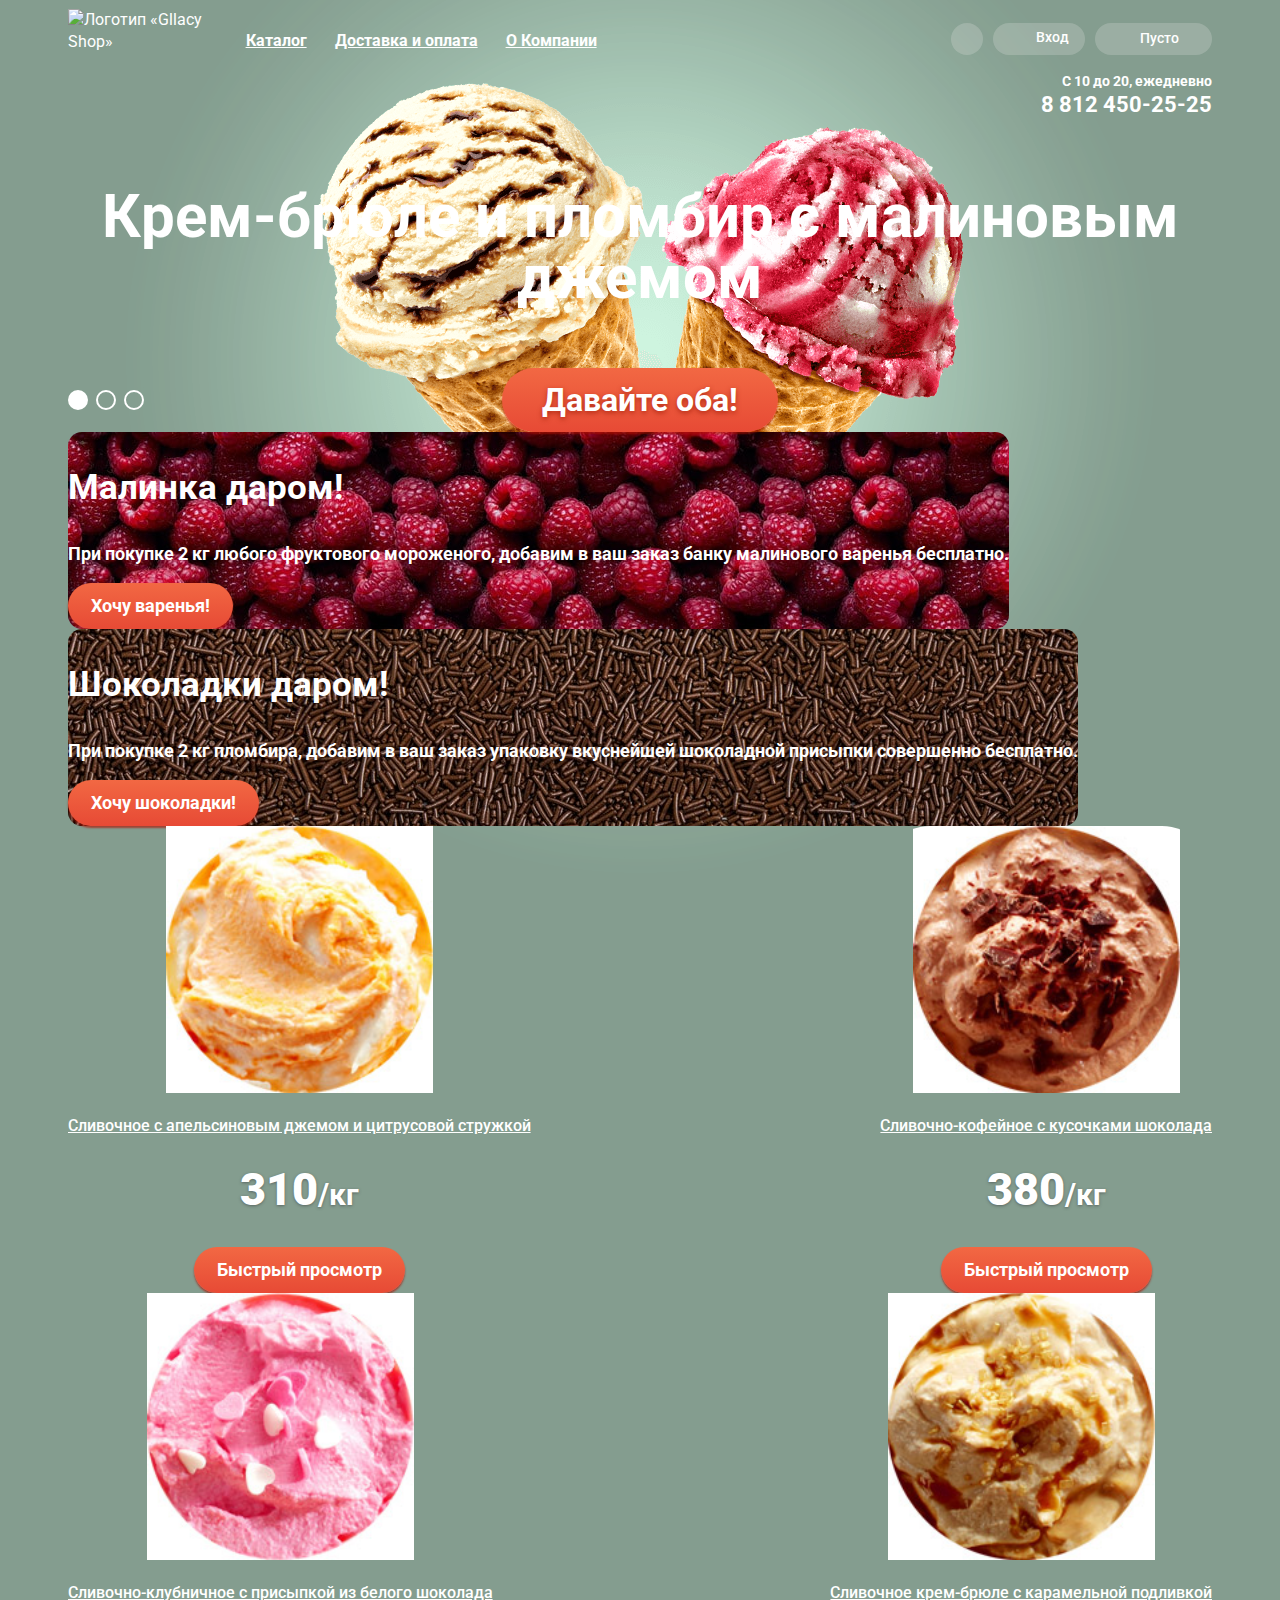
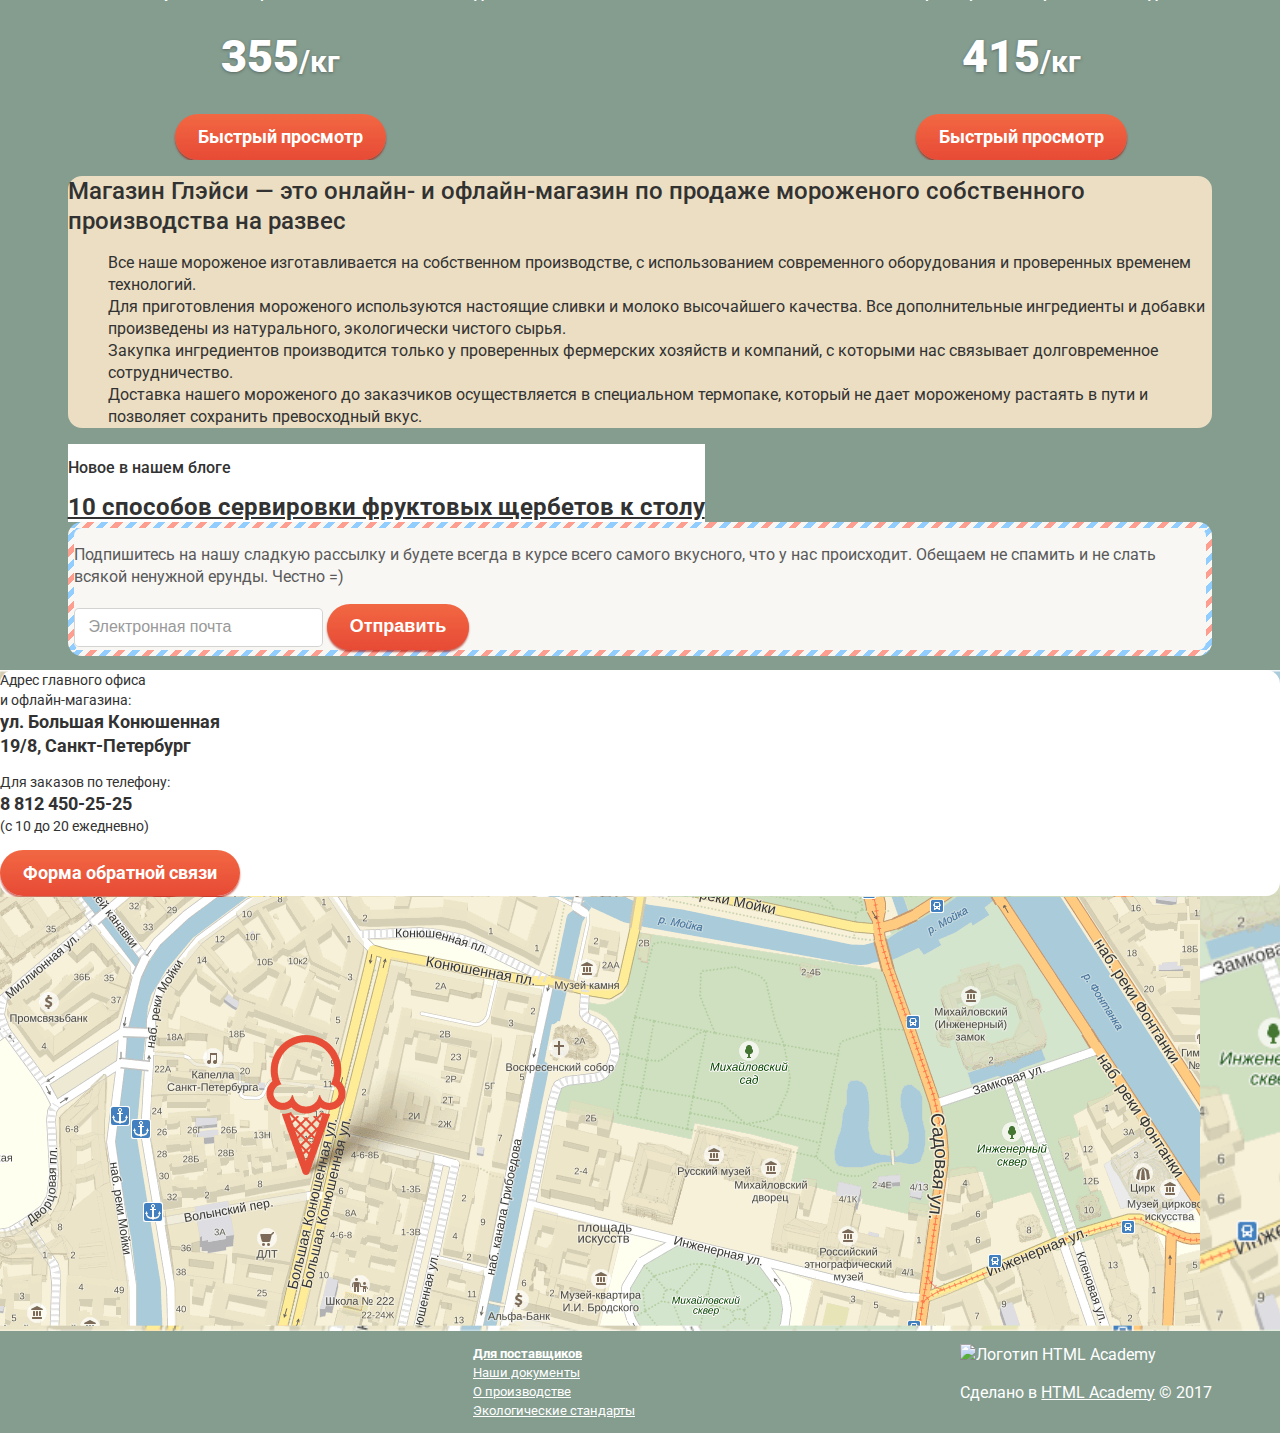
==== index.html @ d68d0503 "Оживление слайдера" ====
<!DOCTYPE html>
<html lang="ru">
<head>
  <meta charset="utf-8">
  <title>HTML Academy: Глейси</title>
  <link href="https://fonts.googleapis.com/css?family=Roboto:100,100i,300,300i,400,400i,500,500i,700,700i,900,900i&amp;subset=cyrillic" rel="stylesheet">
  <link href="css/normalize.css" rel="stylesheet">
  <link href="css/style.css" rel="stylesheet">
</head>
<body>

  <input class="visually-hidden slide-1" type="radio" name="slider" id="slide-1" checked>
  <input class="visually-hidden slide-2" type="radio" name="slider" id="slide-2">
  <input class="visually-hidden slide-3" type="radio" name="slider" id="slide-3">

  <div class="slider-wrapper">

    <header class="header container">

      <div class="wrapper wrapper-flex">

        <nav class="navigation">

          <div class="navigation-home">
            <a class="navigation-home-link">
              <img src="img/logo.svg" width="154" height="64" alt="Логотип «Gllacy Shop»">
              <span class="visually-hidden">Главная</span>
            </a>
          </div>

          <ul class="navigation-site">
            <li class="navigation-site-item">
              <a class="navigation-site-link" href="#">Каталог</a>
              <ul class="navigation-submenu">
                <li>
                  <a class="navigation-important" href="#">Новинки</a>
                </li>
                <li>
                  <a href="catalog.html">Сливочное</a>
                </li>
                <li>
                  <a href="#">Щербеты</a>
                </li>
                <li>
                  <a href="#">Фруктовый лед</a>
                </li>
                <li>
                  <a href="#">Мелорин</a>
                </li>
              </ul>
            </li>
            <li class="navigation-site-item">
              <a class="navigation-site-link" href="#">Доставка и оплата</a>
            </li>
            <li class="navigation-site-item">
              <a class="navigation-site-link" href="#">О Компании</a>
            </li>
          </ul>

        </nav>

        <ul class="navigation-user">
          <li class="navigation-user-item">
            <a class="navigation-user-search" href="#">
              <span class="visually-hidden">Поиск по сайту</span>
            </a>
            <form class="form-search" action="https://echo.htmlacademy.ru" method="get">
              <label>
                <span class="visually-hidden">Введите запрос для поиска: </span>
                <input type="search" name="search" placeholder="Что ищем?">
              </label>
            </form>
          </li>
          <li class="navigation-user-item">
            <a class="navigation-user-login" href="#">Вход</a>
            <form class="form-login" action="https://echo.htmlacademy.ru" method="post">
              <label>
                <span class="visually-hidden">Электронная почта: </span>
                <input type="email" name="email" placeholder="Электронная почта">
              </label>
              <label>
                <span class="visually-hidden">Пароль: </span>
                <input type="password" name="password" placeholder="Пароль">
              </label>
              <div class="wrapper wrapper-flex">
                <button class="button" type="submit">Войти</button>
                <p>
                  <a href="#">Забыли пароль?</a><br>
                  <a href="#">Новая регистрация</a>
                </p>
              </div>
            </form>
          </li>
          <li class="navigation-user-item">
            <a class="navigation-user-cart" href="#">
              <span class="visually-hidden">Ваша корзина: </span>Пусто
            </a>
          </li>
        </ul>

      </div>

      <div class="wrapper wrapper-flex">

        <div class="operating-mode">
          С 10 до 20, ежедневно
          <a href="tel:+7-812-450-25-25">8 812 450-25-25</a>
        </div>

      </div>

    </header>

    <main class="index-content">

      <div class="container">

        <section class="slider wrapper">

          <h2 class="visually-hidden">Популярные товары</h2>

          <div class="slider-controls">
            <label for="slide-1">
              <span class="visually-hidden">Слайд №1</span>
            </label>
            <label for="slide-2">
              <span class="visually-hidden">Слайд №2</span>
            </label>
            <label for="slide-3">
              <span class="visually-hidden">Слайд №3</span>
            </label>
          </div>

          <div class="slider-item slider-item-1">
            <h3>Крем-брюле и пломбир с малиновым джемом</h3>
            <a class="button" href="#">Давайте оба!</a>
          </div>

          <div class="slider-item slider-item-2">
            <h3>Шоколадный пломбир и лимонный сорбет</h3>
            <a class="button" href="#">Давайте оба!</a>
          </div>

          <div class="slider-item slider-item-3">
            <h3>Пломбир с помадкой и клубничный щербет</h3>
            <a class="button" href="#">Давайте оба!</a>
          </div>

        </section>

        <section class="actions wrapper wrapper-flex">

          <h2 class="visually-hidden">Наши акции</h2>

          <div class="actions-item berry">
            <h3>Малинка даром!</h3>
            <p>При покупке 2 кг любого фруктового мороженого, добавим в ваш заказ банку малинового варенья бесплатно.</p>
            <a class="button" href="#">Хочу варенья!</a>
          </div>

          <div class="actions-item chocolate">
            <h3>Шоколадки даром!</h3>
            <p>При покупке 2 кг пломбира, добавим в ваш заказ упаковку вкуснейшей шоколадной присыпки совершенно бесплатно.</p>
            <a class="button" href="#">Хочу шоколадки!</a>
          </div>

        </section>

        <section class="products wrapper wrapper-flex">

          <h2 class="visually-hidden">Товары</h2>

          <a class="products-item product-item-best" href="#">
            <article>
              <span class="visually-hidden">Хит!</span>
              <img src="img/products/product-1.jpg" width="267" height="267" alt="Сливочное с апельсиновым джемом и цитрусовой стружкой">
              <h3>Сливочное с апельсиновым джемом и цитрусовой стружкой</h3>
              <p class="products-item-price">
                <strong>310<span class="visually-hidden"> рублей</span></strong>/кг
              </p>
              <div class="products-item-hover">
                <div class="button">Быстрый просмотр</div>
              </div>
            </article>
          </a>

          <a class="products-item product-item-best" href="#">
            <article>
              <span class="visually-hidden">Хит!</span>
              <img src="img/products/product-2.jpg" width="267" height="267" alt="Сливочно-кофейное с кусочками шоколада">
              <h3>Сливочно-кофейное с кусочками шоколада</h3>
              <p class="products-item-price">
                <strong>380<span class="visually-hidden"> рублей</span></strong>/кг
              </p>
              <div class="products-item-hover">
                <div class="button">Быстрый просмотр</div>
              </div>
            </article>
          </a>

          <a class="products-item product-item-best" href="#">
            <article>
              <span class="visually-hidden">Хит!</span>
              <img src="img/products/product-3.jpg" width="267" height="267" alt="Сливочно-клубничное с присыпкой из белого шоколада">
              <h3>Сливочно-клубничное с присыпкой из белого шоколада</h3>
              <p class="products-item-price">
                <strong>355<span class="visually-hidden"> рублей</span></strong>/кг
              </p>
              <div class="products-item-hover">
                <div class="button">Быстрый просмотр</div>
              </div>
            </article>
          </a>

          <a class="products-item product-item-best" href="#">
            <article>
              <span class="visually-hidden">Хит!</span>
              <img src="img/products/product-4.jpg" width="267" height="267" alt="Сливочное крем-брюле с карамельной подливкой">
              <h3>Сливочное крем-брюле с карамельной подливкой</h3>
              <p class="products-item-price">
                <strong>415<span class="visually-hidden"> рублей</span></strong>/кг
              </p>
              <div class="products-item-hover">
                <div class="button">Быстрый просмотр</div>
              </div>
            </article>
          </a>

        </section>

        <section class="about-us wrapper">
          <h1>Магазин Глэйси — это онлайн- и офлайн-магазин по продаже мороженого собственного производства на развес</h1>
          <ul class="about-us-list">
            <li class="about-us-icecream">
              Все наше мороженое изготавливается на собственном производстве, с использованием современного оборудования и проверенных временем технологий.
            </li>
            <li class="about-us-ecology">
              Для приготовления мороженого используются настоящие сливки и молоко высочайшего качества. Все дополнительные ингредиенты и добавки произведены из натурального, экологически чистого сырья.
            </li>
            <li class="about-us-farm">
              Закупка ингредиентов  производится только у проверенных фермерских хозяйств и компаний, с которыми нас связывает долговременное сотрудничество.
            </li>
            <li class="about-us-thermopack">
              Доставка нашего мороженого до заказчиков осуществляется в специальном термопаке, который не дает мороженому растаять в пути и позволяет сохранить превосходный вкус.
            </li>
          </ul>
        </section>

        <div class="wrapper wrapper-flex">

          <div class="blog">
            <h2>Новое в нашем блоге</h2>
            <a href="#">10 способов сервировки фруктовых щербетов к столу</a>
          </div>

          <section class="subscribe">
            <h2 class="visually-hidden">Наша рассылка</h2>
            <p>Подпишитесь на нашу сладкую рассылку и будете всегда в курсе всего самого вкусного, что у нас происходит. Обещаем не спамить и не слать всякой ненужной ерунды. Честно =)</p>
            <form class="subscribe-form" action="https://echo.htmlacademy.ru" method="post">
              <label class="visually-hidden" for="subscribe">Введите адрес вашей электронной почты: </label>
              <input type="email" name="email" value="" id="subscribe" placeholder="Электронная почта">
              <button class="button" type="submit">Отправить</button>
            </form>
          </section>

        </div>

      </div>

      <section class="contacts">
        <h2 class="visually-hidden">Контактная информация</h2>
        <div class="contacts-text">
          <p>Адрес главного офиса<br>и офлайн-магазина:<b>ул. Большая Конюшенная<br>19/8, Санкт-Петербург</b></p>
          <p>Для заказов по телефону:<b>8 812 450-25-25</b>(с 10 до 20 ежедневно)</p>
          <a class="button" href="#">Форма обратной связи</a>
        </div>
        <img class="contacts-map" src="img/map.png" width="1200" height="430" alt="Адрес главного офиса: ул. Большая Конюшенная 19/8, Санкт-Петербург">
        <div class="contacts-map-interactiv">
          <!--Интерактивная карта-->
        </div>
      </section>

    </main>

    <footer class="footer container">

      <div class="wrapper wrapper-flex">

        <ul class="social">
          <li>
            <a class="social-link social-link-tw" href="#">
              <span class="visually-hidden">Мы в Twitter</span>
            </a>
          </li>
          <li>
            <a class="social-link social-link-ins" href="#">
              <span class="visually-hidden">Мы в Instagram</span>
            </a>
          </li>
          <li>
            <a class="social-link social-link-fb" href="#">
              <span class="visually-hidden">Мы в Facebook</span>
            </a>
          </li>
          <li>
            <a class="social-link social-link-vk" href="#">
              <span class="visually-hidden">Мы в Вконтакте</span>
            </a>
          </li>
        </ul>

        <ul class="info">
          <li>
            <a class="info-link info-link-partners" href="#">Для поставщиков</a>
          </li>
          <li>
            <a class="info-link" href="#">Наши документы</a>
          </li>
          <li>
            <a class="info-link" href="#">О производстве</a>
          </li>
          <li>
            <a class="info-link" href="#">Экологические стандарты</a>
          </li>
        </ul>

        <div class="copyright">
          <img src="img/htmlacademy.svg" width="108" height="39" alt="Логотип HTML Academy">
          <p>Сделано в <a href="https://htmlacademy.ru/intensive/htmlcss">HTML Academy</a> &copy; 2017</p>
        </div>

      </div>

    </footer>

    <section class="modal modal-message">
      <h2 class="visually-hidden">Написать нам</h2>
      <b>Мы обязательно вам ответим!</b>
      <form action="https://echo.htmlacademy.ru" method="post">
        <label class="visually-hidden" for="message-name">Представьтесь: </label>
        <input type="text" name="name" id="message-name" placeholder="Как вас зовут?">
        <label class="visually-hidden" for="message-email">Электронная почта для ответа: </label>
        <input type="email" name="email" value="" id="message-email" placeholder="Ваша почта для ответа?">
        <p class="visually-hidden">Введите текст вашего сообщения:</p>
        <textarea>Напишите что-нибудь...</textarea>
        <button class="button" type="submit">Отправить</button>
      </form>
      <button class="modal-close" type="button">
        <span class="visually-hidden">Закрыть</span>
      </button>
    </section>

    <!--Вспомогательный скрипт для LiveReload,
        будет удален из итогового файла-->
    <script>
    document.write('<script src="http://' + (location.host || 'localhost').split(':')[0] + ':35729/livereload.js?snipver=1"></' + 'script>')
    </script>
    
  </div>

</body>
</html>
---- css/style.css ----
/* Первое из дух вспомогательных css-правил.
   Будет удалено из итогового проекта. */
*, ::before, ::after {
  outline: 1px dashed grey;
}

html,
body {
  margin: 0;
  padding: 0;
  box-sizing: border-box;
  font-weight: 400;
  font-size: 16px;
  line-height: 22px;
  font-family: "Roboto", "Tahoma", sans-serif;
  color: #ffffff;
  background-color: #849d8f;
}


/*------------------------------------*\
    #COMMON-TAGS
\*------------------------------------*/

*,
::before,
::after {
  box-sizing: inherit;
}

img {
  max-width: 100%;
}

a {
  color: inherit;
}

a:focus,
a:hover {
  color: #ffbc9e;
}

.header input,
.index-content input,
.inner-content input,
.modal input {
  padding: 10px 15px;
  font-weight: 700;
  background-color: #ffffff;
  box-shadow: inset 0px 0px 0px 1px #d3d3d2;
  border: none;
  border-radius: 5px;
}

.header input:hover,
.index-content input:hover,
.inner-content input:hover,
.modal input:hover {
  background-color: #ffffff;
  box-shadow: inset 0px 0px 0px 2px #9a9a9a;
}

.header input:focus,
.index-content input:focus,
.inner-content input:focus,
.modal input:focus {
  background-color: #ffffff;
  box-shadow: inset 0px 0px 0px 2px #2e88e4;
  border-radius: 5px;
  outline: none;
}

.header input::placeholder,
.index-content input::placeholder,
.inner-content input::placeholder,
.modal input::placeholder {
  font-weight: 400;
  color: #999999;
}


/*------------------------------------*\
    #COMMON-CLASSES
\*------------------------------------*/

.container {
  max-width: 1200px;
  min-width: 900px;
  margin: 0 auto;
}

.wrapper {
  margin: 0 2.3%;
}

.wrapper-flex {
  display: flex;
  flex-wrap: wrap;
  justify-content: space-between;
  align-items: center;
  align-content: center;
}

.visually-hidden {
  position: absolute;
  width: 1px;
  height: 1px;
  margin: -1px;
  padding: 0;
  border: 0;
  clip: rect(0, 0, 0, 0);
  overflow: hidden;
}

.button {
  display: inline-block;
  padding: 0.61em 1.28em;
  font-weight: 700;
  font-size: 18px;
  line-height: 1.33;
  color: #ffffff;
  text-decoration: none;
  background-image: linear-gradient( to top, rgb(231, 74, 53) 0%, rgb(242, 104, 67) 100%);
  border: none;
  border-radius: 2.55em;
  box-shadow: 0px 2px 2px 0px rgba(172, 16, 0, 0.64);
  cursor: pointer;
}

.button:focus,
.button:hover {
  color: #ffffff;
  background-image:
    linear-gradient( to top, rgba(255, 255, 255, 0.2) 0%, rgba(255, 255, 255, 0.2) 100%),
    linear-gradient( to top, rgb(231, 74, 53) 0%, rgb(242, 104, 67) 100%);
}

.button:active {
  background-image:
    linear-gradient( to top, rgba(0, 0, 0, 0.07) 0%, rgba(0, 0, 0, 0.07) 100%),
    linear-gradient( to top, rgb(242, 104, 67) 0%, rgb(231, 74, 53) 100%);
  box-shadow: inset 0px 2px 2px 0px rgb(148, 39, 24);
}


/*------------------------------------*\
    #HEADER
\*------------------------------------*/

.header {
  padding: 9px 0;
}

.navigation {
  display: flex;
  justify-content: space-between;
  align-items: center;
}

.navigation-home {
  margin-right: 10px;
}

.navigation-home img {
  display: block;
  width: 154px;
  height: 64px;
}

.navigation-home-link[href]:focus img,
.navigation-home-link[href]:hover img {
  opacity: 0.8;
}

.navigation-home-link[href]:active img {
  opacity: 0.5;
}

/*  #NAVIGATION-SITE  ----------------*/

.navigation-site {
  display: flex;
  margin: 0;
  padding: 0;
  list-style: none;
}

.navigation-site > li {
  position: relative;
  padding: 5px 0;
}

.navigation-site-link {
  display: block;
  padding: 7px 14px;
  font-weight: 700;
  font-size: 16px;
  line-height: 18px;
  border-radius: 16px;
}

.navigation-site-link:focus,
.navigation-site-link:hover {
  color: #333333;
  text-decoration: none;
  background-color: #f7f6f3;
}

.navigation-site-link:active {
  background-color: #ededed;
  box-shadow: inset 0px 2px 1px 0px rgb(105, 105, 105);
}

.navigation-site-current {
  text-decoration: none;
  background-color: #d07058;
}

.navigation-submenu {
  position: absolute;
  top: 100%;
  left: -7px;
  display: none;
  min-width: 143px;
  margin: 0;
  padding: 5px 0;
  font-size: 14px;
  line-height: 16px;
  color: #323232;
  background-color: #f8f7f4;
  list-style: none;
  border-radius: 5px;
  box-shadow: 0px 20px 20px 0px rgba(0, 0, 0, 0.4);
}

.navigation-site-item:hover .navigation-submenu {
  display: block;
}

.navigation-submenu a {
  display: block;
  width: 100%;
  padding: 7px 20px;
  text-decoration: none;
}

.navigation-submenu a[href]:focus,
.navigation-submenu a[href]:hover {
  color: inherit;
  background-color: #fbded7;
}

.navigation-submenu a[href]:active {
  background-color: #f6b5a5;
  box-shadow: none;
}

.navigation-submenu-current,
.navigation-submenu-current:hover {
  color: #ffffff;
  background-color: #d07058;
}

.navigation-important {
  position: relative;
  margin-bottom: 9px;
  padding-top: 11px;
  padding-bottom: 11px;
  font-weight: 700;
}

.navigation-important::after {
  content: "";
  position: absolute;
  left: 7px;
  bottom: 0;
  right: 7px;
  height: 1px;
  background-color: rgba(53, 53, 53, 0.2);
}

/*  #NAVIGATION-USER  ----------------*/

.navigation-user {
  display: flex;
  align-items: center;
  margin: 0 0 5px;
  padding: 0;
  list-style: none;
}

.navigation-user-item {
  position: relative;
  margin-left: 10px;
  padding: 5px 0;
}

.navigation-user-item > a {
  display: inline-block;
  min-height: 32px;
  padding: 6px 16px;
  font-weight: 500;
  font-size: 14px;
  line-height: 16px;
  vertical-align: middle;
  text-decoration: none;
  background-color: rgba(248, 247, 244, 0.2);
  border-radius: 16px;
}

.navigation-user-item > a:focus,
.navigation-user-item > a:hover,
.navigation-user-item > a[data-amount] {
  color: #323232;
  background-color: #ffffff;
}

.navigation-user-item a::before {
  display: inline-block;
  vertical-align: middle;
}

.navigation-user-item .navigation-user-search {
  padding: 6px 7.5px;
}

.navigation-user-search::before {
  content: url("../img/search.svg");
  width: 17px;
  height: 17px;
}

.navigation-user-search:focus::before,
.navigation-user-search:hover::before {
  content: url("../img/search-hover.svg");
}

.navigation-user-login::before {
  content: url("../img/login.svg");
  width: 21px;
  height: 19px;
  margin-right: 6px;
}

.navigation-user-login:focus::before,
.navigation-user-login:hover::before {
  content: url("../img/login-hover.svg");
}

.navigation-user-cart {
  min-width: 117px;
}

.navigation-user-cart::before {
  content: url("../img/cart.svg");
  width: 21px;
  height: 20px;
  margin-right: 5px;
}

.navigation-user-cart[data-amount]::before {
  content: url("../img/cart-active.svg");
  width: 21px;
  height: 20px;
  margin-right: 5px;
}

.navigation-user-cart:not([data-amount]):focus::before,
.navigation-user-cart:not([data-amount]):hover::before {
  content: url("../img/cart-hover.svg");
}

/*  #HEADER-FORM  ----------------*/

.navigation-user form {
  position: absolute;
  right: 0;
  top: 100%;
  display: none;
  padding: 20px 15px;
  color: #323232;
  font-size: 13px;
  line-height: 16px;
  background-color: #f8f7f4;
  border-radius: 5px;
  box-shadow: 0px 20px 20px 0px rgba(0, 0, 0, 0.4);
}

.navigation-user-item:hover form {
  display: block;
}

.navigation-user input {
  width: 100%;
  font-size: 14px;
  line-height: 24px;
}

.form-search {
  width: 340px;
}

.form-login {
  right: -3px;
  width: 277px;
}

.navigation-user .form-login {
  padding-right: 17px;
  padding-left: 19px;
}

.form-login input {
  margin-bottom: 20px;
}

.form-login .wrapper-flex {
  margin: 0;
}

.form-login .button {
  border-radius: 16px/22px;
}

.form-login p {
  margin: 0 2px 0;
  font-size: 13px;
  line-height: 20px;
}

.form-cart {
  width: 540px;
}

.form-cart table {
  width: 100%;
  border-collapse: collapse;
}

.form-cart td:not(:only-child) {
  vertical-align: top;
  padding-bottom: 15px;
}

.form-cart td:nth-child(1):not(:only-child) {
  padding-right: 5px;
  padding-left: 5px;
}

.form-cart td:not(:nth-child(2)):not(:only-child) {
  padding-top: 9px;
}

.form-cart td:nth-child(3) {
  padding-left: 7px;
}

.form-cart td:nth-child(4) {
  text-align: right;
}

.form-cart td:nth-child(5) {
  min-width: 57px;
  color: #999999;
  padding-right: 5px;
}

.form-cart td:nth-child(6) {
  padding-right: 13px;
  padding-left: 13px;
  text-align: center;
}

.form-cart-remove {
  position: relative;
  width: 15px;
  height: 15px;
  background: none;
  border: none;
  cursor: pointer;
}

.form-cart-remove::before,
.form-cart-remove::after {
  content: "";
  position: absolute;
  background-color: #000000;
  transform: rotate(45deg);
}

.form-cart-remove::before {
  top: 7px;
  left: 0;
  width: 15px;
  height: 1px;
}

.form-cart-remove::after {
  top: 0;
  left: 7px;
  width: 1px;
  height: 15px;
}

.form-cart img {
  width: 33px;
  height: 33px;
  border-radius: 50%;
}

.form-cart a {
  display: inline-block;
  width: 220px;
  text-decoration: none;
}

.form-cart-sum {
  padding: 15px 0;
  font-weight: 700;
  font-size: 15px;
  line-height: 18px;
  text-align: right;
  border-top: 1px solid #cacac7;
}

.form-cart .button {
  padding-right: 14px;
  padding-left: 14px;
  float: right;
  letter-spacing: -0.3px;
  border-radius: 16px/22px;
}

/*  #BREADCRUMBS  --------------------*/

.breadcrumbs {
  display: flex;
  align-self: flex-end;
  margin: 0;
  padding: 0;
  font-size: 14px;
  line-height: 16px;
  list-style: none;
}

.breadcrumbs li:not(:last-child)::after {
  content: "»";
  display: inline-block;
  margin: 0 7px 0 4px;
  vertical-align: baseline;
}

.operating-mode {
  margin-left: auto;
  font-weight: 700;
  font-size: 14px;
  line-height: 16px;
  text-align: right;
}

.operating-mode a {
  display: block;
  margin-top: 4px;
  font-size: 22px;
  line-height: 24px;
  text-decoration: none;
}


/*------------------------------------*\
    #INDEX-CONTENT
\*------------------------------------*/

/*  #SLIDER --------------------------*/

.slider {
  position: relative;
  text-align: center;
}

.slider-controls {
  display: flex;
  position: absolute;
  bottom: 22px;
  left: 0;
}

.slider-controls label {
  margin-right: 8px;
  width: 20px;
  height: 20px;
  border: 2px solid #ffffff;
  border-radius: 50%;
  cursor: pointer;
}

.slider-controls label:hover {
  background-color: rgba(255, 255, 255, 0.4);
}

.slide-1:checked ~ .slider-wrapper label[for="slide-1"],
.slide-2:checked ~ .slider-wrapper label[for="slide-2"],
.slide-3:checked ~ .slider-wrapper label[for="slide-3"] {
  background-color: #ffffff;
}

.slider-item {
  display: none;
}

.slide-1:checked ~ .slider-wrapper .slider-item-1,
.slide-2:checked ~ .slider-wrapper .slider-item-2,
.slide-3:checked ~ .slider-wrapper .slider-item-3 {
  display: block;
}

.slider-item h3 {
  font-weight: 700;
  font-size: 60px;
  line-height: 61px;
}

.slider-item .button {
  padding: 10px 40px;
  font-size: 32px;
  line-height: 44px;
  text-shadow: 0px 2px 5px rgba(160, 32, 11, 0.76);
}

.slider-wrapper {
  background-position: center top;
  background-repeat: no-repeat;
}

.slide-1:checked ~ .slider-wrapper {
  background-color: #849d8f;
  background-image: url("../img/slide-1.png");
}

.slide-2:checked ~ .slider-wrapper {
  background-color: #8996a6;
  background-image: url("../img/slide-2.png");
}

.slide-3:checked ~ .slider-wrapper {
  background-color: #9d8b84;
  background-image: url("../img/slide-3.png");
}

/*  #ACTIONS --------------------------*/

.actions {
  font-weight: 700;
  font-size: 18px;
  line-height: 22px;
}

.actions .berry {
  background-color: #7a0c1d;
  background-image: url("../img/background-berry.jpg");
}

.actions .chocolate {
  background-color: #362016;
  background-image: url("../img/background-chocolate.jpg");
}

.actions-item {
  border-radius: 14px;
}

.actions-item h3 {
  font-size: 35px;
  line-height: 41px;
}

/*  #PRODUCTS -------------------------*/

.products-item {
  text-decoration: none;
  text-align: center;
  border-radius: 50px;
  overflow: hidden;
}

.products-item:focus,
.products-item:hover {
  color: inherit;
}

.products-item:focus article,
.products-item:hover article {
  background-color: rgba(248, 247, 244, 0.2);
}

.products-item:focus .products-item-hover,
.products-item:hover .products-item-hover {
  display: block;
}

.products-item h3 {
  font-weight: 500;
  font-size: 16px;
  line-height: 22px;
  text-decoration: underline;
}

.products-item-price {
  font-weight: 700;
  font-size: 30px;
  line-height: 45px;
  text-shadow: 0px 1px 3px rgba(49, 50, 53, 0.5);
}

.products-item-price strong {
  font-size: 45px;
}

/*  #ABOUT-US -------------------------*/

.about-us {
  color: #323232;
  background-color: #ebdec2;
  background-image: url("../img/background-about-us.jpg");
  border-radius: 14px;
}

.about-us h1 {
  font-weight: 500;
  font-size: 24px;
  line-height: 30px;
}

.about-us-list {
  list-style: none;
}

/*  #BLOG -----------------------------*/

.blog {
  font-weight: 700;
  font-size: 24px;
  line-height: 30px;
  color: #323232;
  background-color: #ffffff;
  background-image: url("../img/background-blog.jpg");
  background-position: right center;
  background-repeat: no-repeat;
}

.blog h2 {
  font-weight: 500;
  font-size: 16px;
  line-height: 22px;
}

/*  #SUBSCRIBE ------------------------*/

.subscribe {
  color: #5a5a5a;
  background-color: #f8f7f4;
  background-image:
    linear-gradient( #f8f7f4 0%, #f8f7f4 100%),
    repeating-linear-gradient( -45deg, #92cdff 0px, #92cdff 5px, #f8f7f4 5px, #f8f7f4 10px, #fe9e90 10px, #fe9e90 15px, #f8f7f4 15px, #f8f7f4 20px);
  background-clip:
    content-box,
    border-box;
  border: 6px solid transparent;
  border-radius: 14px;
}

/*  #CONTACTS -------------------------*/

.contacts {
  font-size: 14px;
  line-height: 20px;
  color: #323232;
  background-color: #ffffff;
  background-image: url("../img/map.png");
  background-position: center center;
  background-size: cover;
}

.contacts img {
  /*display: none;*/
}

.contacts-text {
  background-color: #ffffff;
  border-radius: 14px;
}

.contacts-text b {
  display: block;
  font-weight: 700;
  font-size: 18px;
  line-height: 24px;
}

/*  #MODAL  --------------------------*/

.modal {
  display: none;
}

/*------------------------------------*\
    #INNER-CONTENT
\*------------------------------------*/

.inner-content h1 {
  font-weight: 700;
  font-size: 35px;
  line-height: 41px;
}

/*  #FILTERS --------------------------*/

.filters {
  font-weight: 500;
  font-size: 16px;
  line-height: 18px;
}

.filters-form fieldset {
  background-color: rgba(248, 247, 244, 0.2);
  border: none;
  border-radius: 18px;
}

.filters-form legend {
  font-size: 14px;
  line-height: 16px;
}

.filters-sorting select {
  font: inherit;
  color: inherit;
  background-color: transparent;
  cursor: pointer;
}

.filters label {
  cursor: pointer;
}

.filters-sorting select:focus,
.filters-sorting select:hover,
.filters label:focus,
.filters label:hover {
  color: #323232;
}

.filters-form button[type="submit"] {
  display: inline-block;
  padding: 9px 30px;
  font: inherit;
  color: inherit;
  background-color: rgba(248, 247, 244, 0.2);
  border: none;
  border-radius: 18px;
  box-shadow: inset 0px 0px 0px 2px #ffffff;
}

.filters-form button[type="submit"]:focus,
.filters-form button[type="submit"]:hover {
  color: #323232;
  background-color: #ffffff;
}

.filters-form button[type="submit"]:active {
  background-color: #eaeaea;
  box-shadow: inset 0px 2px 1px 0px #696969;
}


/*  #PAGINATION -----------------------*/

.pagination {
  font-weight: 500;
  font-size: 16px;
  line-height: 18px;
  list-style: none;
}

.pagination a {
  display: inline-block;
  min-width: 25px;
  min-height: 25px;
  line-height: 25px;
  text-align: center;
  text-decoration: none;
  border-radius: 50%;
}

.pagination a:focus[href],
.pagination a:hover[href] {
  color: #ffffff;
  background-color: rgba(248, 247, 244, 0.2);
}

.pagination-prev:not([href]),
.pagination-next:not([href]) {
  opacity: 0.2;
}

.pagination-current {
  color: #323232;
  background-color: #ffffff;
}

.pagination-current:hover {
  color: #323232;
}

/*------------------------------------*\
    #FOOTER
\*------------------------------------*/

.footer ul {
  font-size: 13px;
  line-height: 19px;
  list-style: none;
}

.info-link-partners {
  font-weight: 700;
}


/* Второе из дух вспомогательных css-правил.
   Будет удалено из итогового проекта. */
   *, ::before, ::after {
     outline: none;
   }
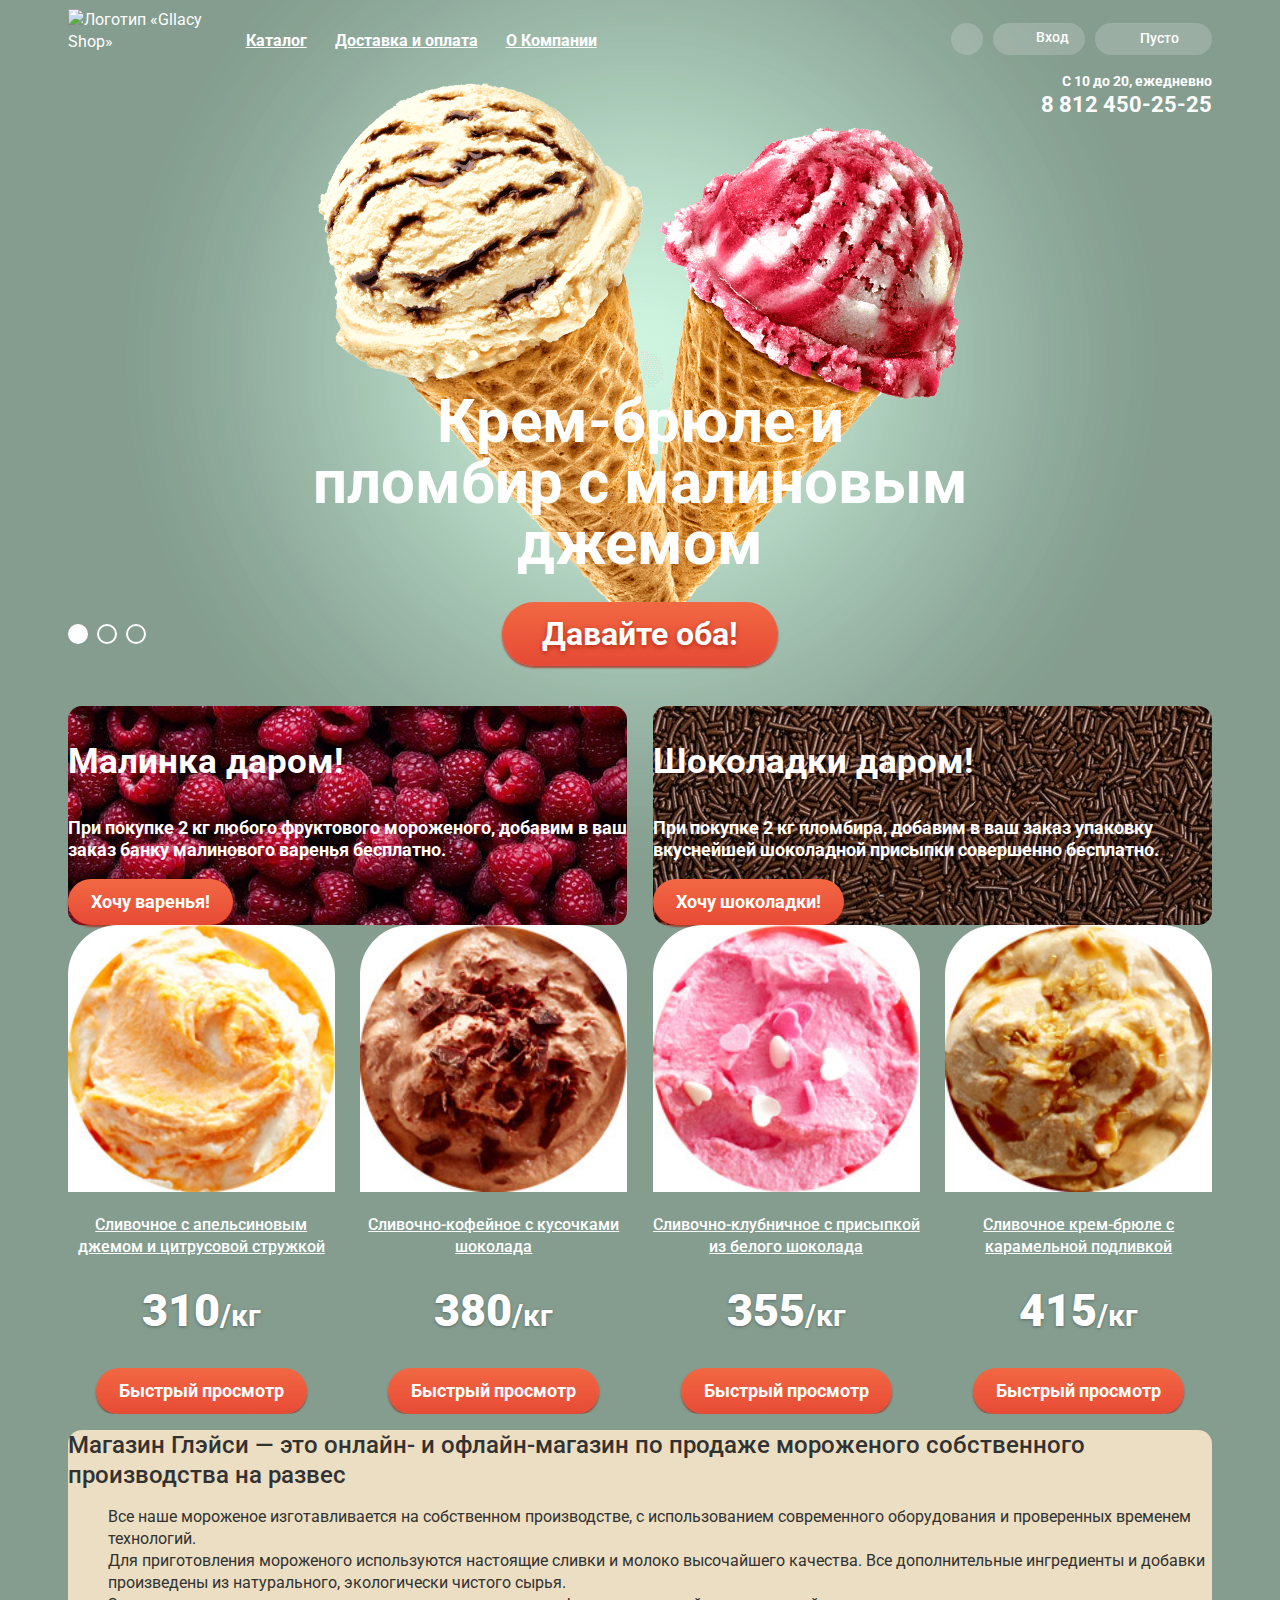
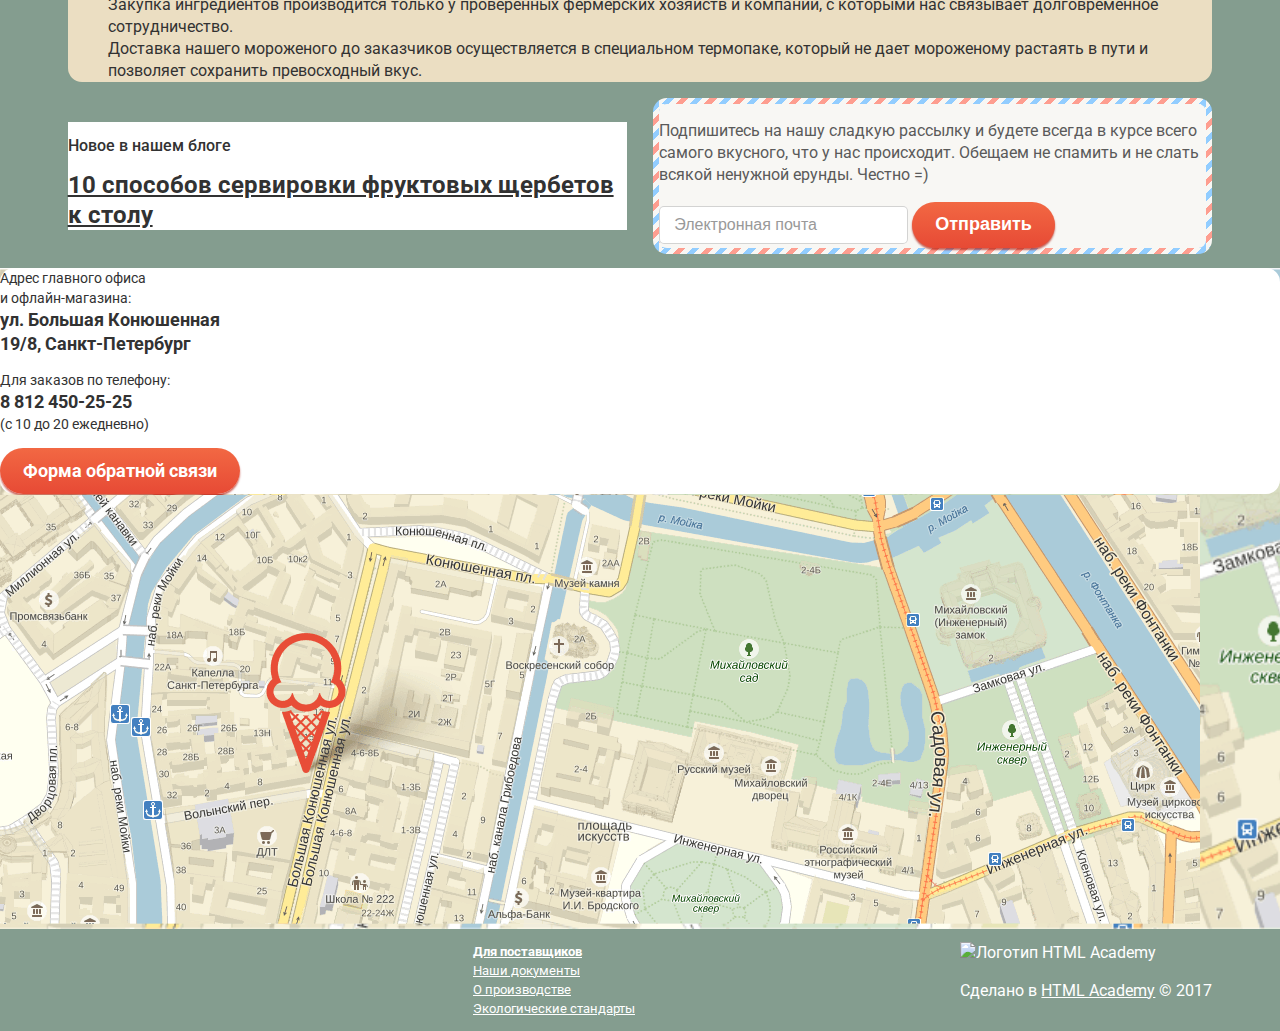
==== commit 29d51c92: "Стилизация колонок" ====
--- a/index.html
+++ b/index.html
@@ -142,7 +142,7 @@
           </div>
 
           <div class="slider-item slider-item-3">
-            <h3>Пломбир с помадкой и клубничный щербет</h3>
+            <h3>Пломбир с помадкой<br>и клубничный щербет</h3>
             <a class="button" href="#">Давайте оба!</a>
           </div>
 
@@ -152,13 +152,13 @@
 
           <h2 class="visually-hidden">Наши акции</h2>
 
-          <div class="actions-item berry">
+          <div class="actions-item berry column-1-of-2">
             <h3>Малинка даром!</h3>
             <p>При покупке 2 кг любого фруктового мороженого, добавим в ваш заказ банку малинового варенья бесплатно.</p>
             <a class="button" href="#">Хочу варенья!</a>
           </div>
 
-          <div class="actions-item chocolate">
+          <div class="actions-item chocolate column-1-of-2">
             <h3>Шоколадки даром!</h3>
             <p>При покупке 2 кг пломбира, добавим в ваш заказ упаковку вкуснейшей шоколадной присыпки совершенно бесплатно.</p>
             <a class="button" href="#">Хочу шоколадки!</a>
@@ -170,7 +170,7 @@
 
           <h2 class="visually-hidden">Товары</h2>
 
-          <a class="products-item product-item-best" href="#">
+          <a class="products-item product-item-best column-1-of-4" href="#">
             <article>
               <span class="visually-hidden">Хит!</span>
               <img src="img/products/product-1.jpg" width="267" height="267" alt="Сливочное с апельсиновым джемом и цитрусовой стружкой">
@@ -184,7 +184,7 @@
             </article>
           </a>
 
-          <a class="products-item product-item-best" href="#">
+          <a class="products-item product-item-best column-1-of-4" href="#">
             <article>
               <span class="visually-hidden">Хит!</span>
               <img src="img/products/product-2.jpg" width="267" height="267" alt="Сливочно-кофейное с кусочками шоколада">
@@ -198,7 +198,7 @@
             </article>
           </a>
 
-          <a class="products-item product-item-best" href="#">
+          <a class="products-item product-item-best column-1-of-4" href="#">
             <article>
               <span class="visually-hidden">Хит!</span>
               <img src="img/products/product-3.jpg" width="267" height="267" alt="Сливочно-клубничное с присыпкой из белого шоколада">
@@ -212,7 +212,7 @@
             </article>
           </a>
 
-          <a class="products-item product-item-best" href="#">
+          <a class="products-item product-item-best column-1-of-4" href="#">
             <article>
               <span class="visually-hidden">Хит!</span>
               <img src="img/products/product-4.jpg" width="267" height="267" alt="Сливочное крем-брюле с карамельной подливкой">
@@ -248,12 +248,12 @@
 
         <div class="wrapper wrapper-flex">
 
-          <div class="blog">
+          <div class="blog column-1-of-2">
             <h2>Новое в нашем блоге</h2>
             <a href="#">10 способов сервировки фруктовых щербетов к столу</a>
           </div>
 
-          <section class="subscribe">
+          <section class="subscribe column-1-of-2">
             <h2 class="visually-hidden">Наша рассылка</h2>
             <p>Подпишитесь на нашу сладкую рассылку и будете всегда в курсе всего самого вкусного, что у нас происходит. Обещаем не спамить и не слать всякой ненужной ерунды. Честно =)</p>
             <form class="subscribe-form" action="https://echo.htmlacademy.ru" method="post">
@@ -355,7 +355,7 @@
     <script>
     document.write('<script src="http://' + (location.host || 'localhost').split(':')[0] + ':35729/livereload.js?snipver=1"></' + 'script>')
     </script>
-    
+
   </div>
 
 </body>
--- a/css/style.css
+++ b/css/style.css
@@ -100,6 +100,14 @@
   justify-content: space-between;
   align-items: center;
   align-content: center;
+}
+
+.column-1-of-2 {
+  width: 48.85%;
+}
+
+.column-1-of-4 {
+  width: 23.35%;
 }
 
 .visually-hidden {
@@ -576,6 +584,8 @@
 
 .slider {
   position: relative;
+  margin-bottom: 40px;
+  padding-top: 265px;
   text-align: center;
 }
 
@@ -587,7 +597,7 @@
 }
 
 .slider-controls label {
-  margin-right: 8px;
+  margin-right: 9px;
   width: 20px;
   height: 20px;
   border: 2px solid #ffffff;
@@ -616,6 +626,8 @@
 }
 
 .slider-item h3 {
+  margin: 0 auto 28px;
+  max-width: 670px;
   font-weight: 700;
   font-size: 60px;
   line-height: 61px;
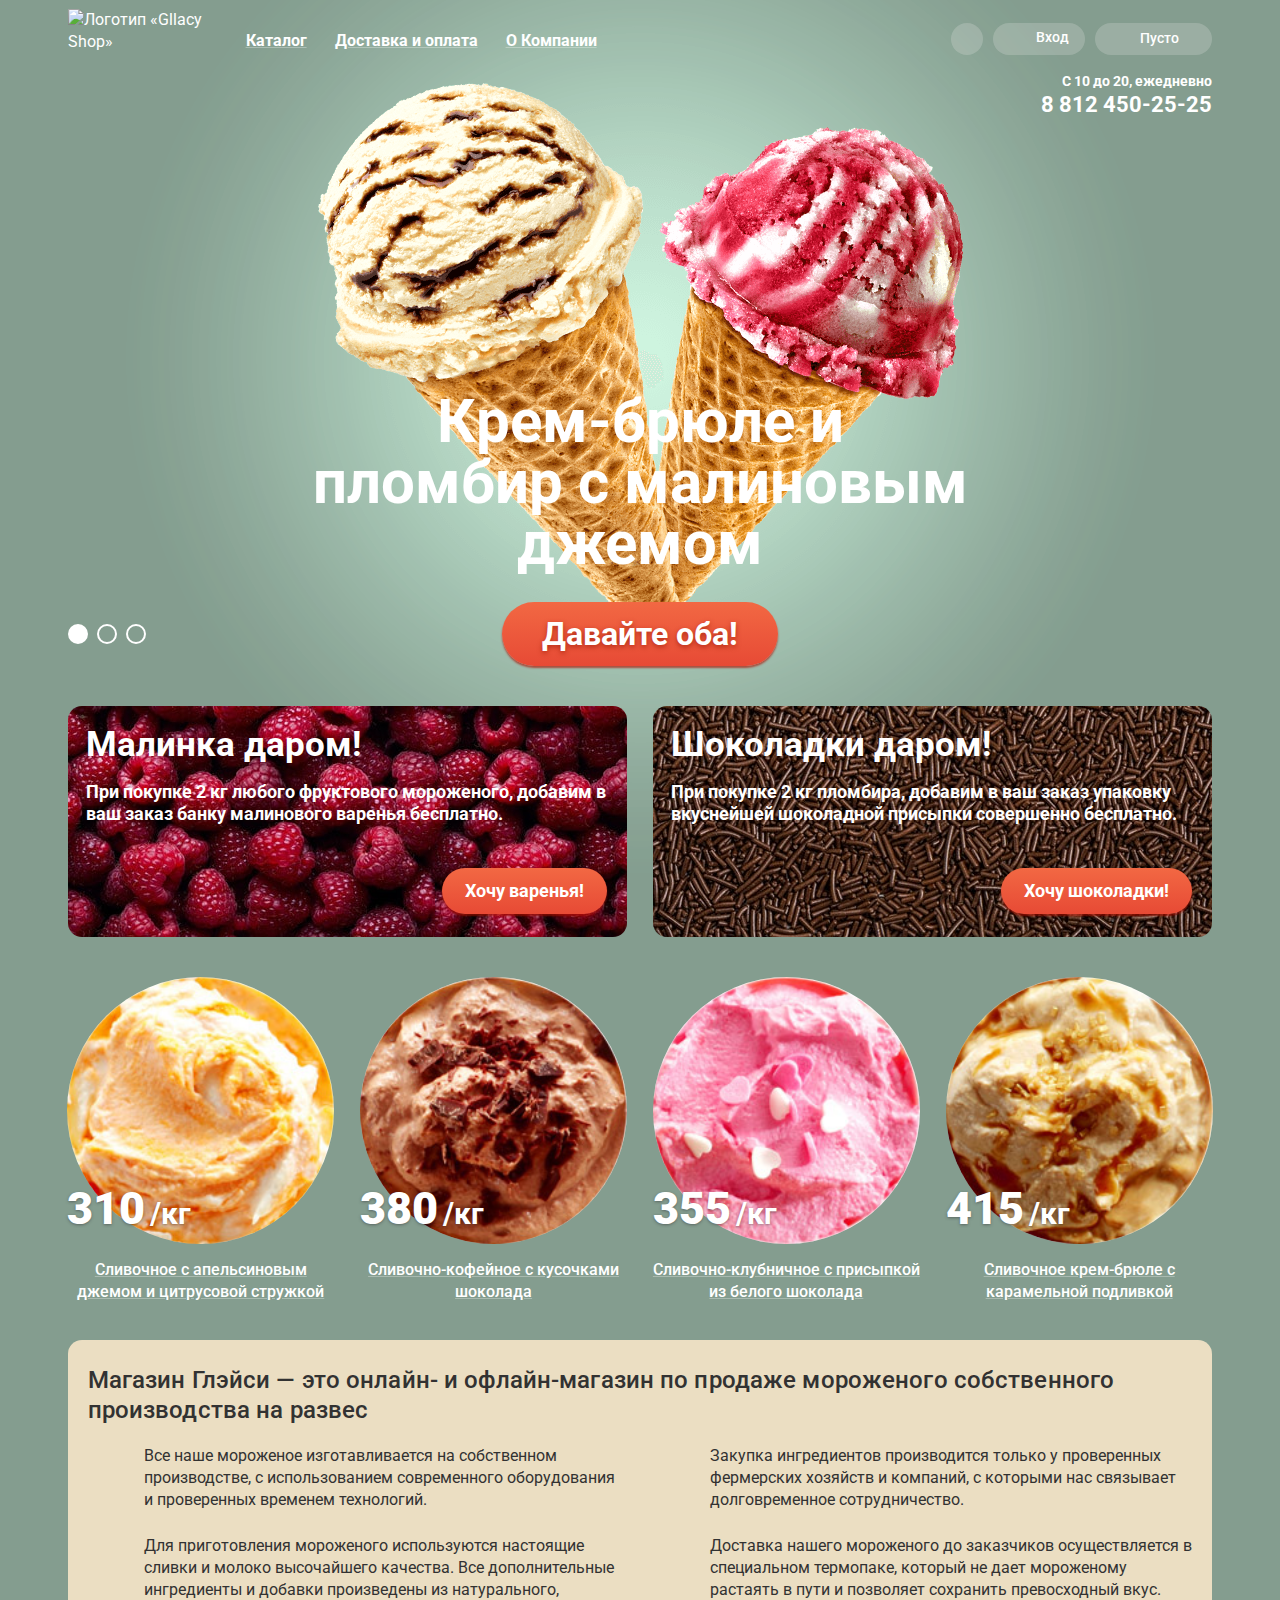
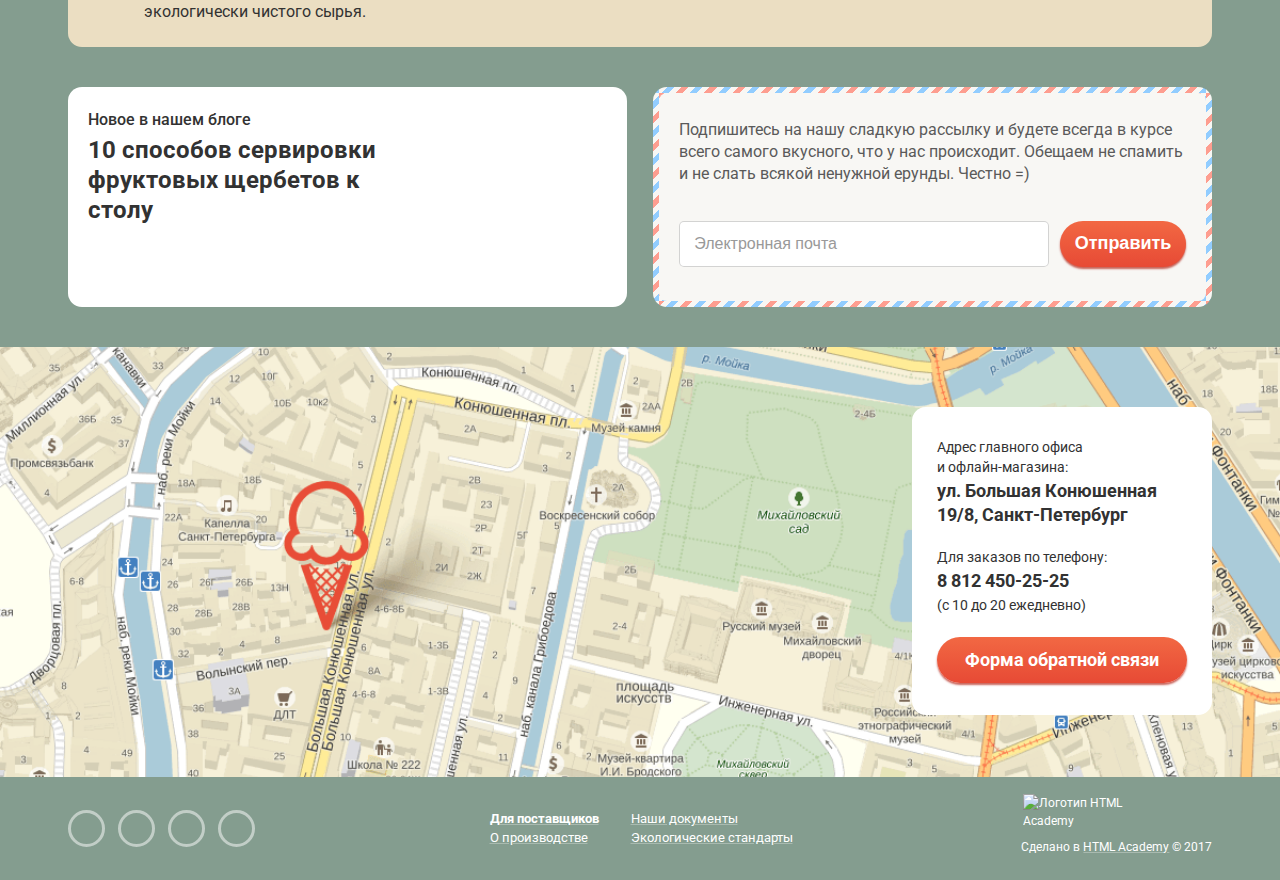
==== commit cc97ec34: "Стилизация модального окна" ====
--- a/index.html
+++ b/index.html
@@ -166,62 +166,70 @@
 
         </section>
 
-        <section class="products wrapper wrapper-flex">
+        <section class="products wrapper-flex">
 
           <h2 class="visually-hidden">Товары</h2>
 
-          <a class="products-item product-item-best column-1-of-4" href="#">
+          <a class="products-item products-item-best" href="#">
             <article>
-              <span class="visually-hidden">Хит!</span>
-              <img src="img/products/product-1.jpg" width="267" height="267" alt="Сливочное с апельсиновым джемом и цитрусовой стружкой">
+              <div class="products-item-price">
+                <span class="visually-hidden">Хит!</span>
+                <img src="img/products/product-1.jpg" width="267" height="267" alt="Сливочное с апельсиновым джемом и цитрусовой стружкой">
+                <p>
+                  <strong>310<span class="visually-hidden"> рублей</span></strong>/кг
+                </p>
+              </div>
               <h3>Сливочное с апельсиновым джемом и цитрусовой стружкой</h3>
-              <p class="products-item-price">
-                <strong>310<span class="visually-hidden"> рублей</span></strong>/кг
-              </p>
               <div class="products-item-hover">
-                <div class="button">Быстрый просмотр</div>
+                <span class="button">Быстрый просмотр</span>
               </div>
             </article>
           </a>
 
-          <a class="products-item product-item-best column-1-of-4" href="#">
+          <a class="products-item products-item-best" href="#">
             <article>
-              <span class="visually-hidden">Хит!</span>
-              <img src="img/products/product-2.jpg" width="267" height="267" alt="Сливочно-кофейное с кусочками шоколада">
+              <div class="products-item-price">
+                <span class="visually-hidden">Хит!</span>
+                <img src="img/products/product-2.jpg" width="267" height="267" alt="Сливочно-кофейное с кусочками шоколада">
+                <p>
+                  <strong>380<span class="visually-hidden"> рублей</span></strong>/кг
+                </p>
+              </div>
               <h3>Сливочно-кофейное с кусочками шоколада</h3>
-              <p class="products-item-price">
-                <strong>380<span class="visually-hidden"> рублей</span></strong>/кг
-              </p>
               <div class="products-item-hover">
-                <div class="button">Быстрый просмотр</div>
+                <span class="button">Быстрый просмотр</span>
               </div>
             </article>
           </a>
 
-          <a class="products-item product-item-best column-1-of-4" href="#">
+          <a class="products-item products-item-best" href="#">
             <article>
-              <span class="visually-hidden">Хит!</span>
-              <img src="img/products/product-3.jpg" width="267" height="267" alt="Сливочно-клубничное с присыпкой из белого шоколада">
+              <div class="products-item-price">
+                <span class="visually-hidden">Хит!</span>
+                <img src="img/products/product-3.jpg" width="267" height="267" alt="Сливочно-клубничное с присыпкой из белого шоколада">
+                <p>
+                  <strong>355<span class="visually-hidden"> рублей</span></strong>/кг
+                </p>
+              </div>
               <h3>Сливочно-клубничное с присыпкой из белого шоколада</h3>
-              <p class="products-item-price">
-                <strong>355<span class="visually-hidden"> рублей</span></strong>/кг
-              </p>
               <div class="products-item-hover">
-                <div class="button">Быстрый просмотр</div>
+                <span class="button">Быстрый просмотр</span>
               </div>
             </article>
           </a>
 
-          <a class="products-item product-item-best column-1-of-4" href="#">
+          <a class="products-item products-item-best" href="#">
             <article>
-              <span class="visually-hidden">Хит!</span>
-              <img src="img/products/product-4.jpg" width="267" height="267" alt="Сливочное крем-брюле с карамельной подливкой">
+              <div class="products-item-price">
+                <span class="visually-hidden">Хит!</span>
+                <img src="img/products/product-4.jpg" width="267" height="267" alt="Сливочное крем-брюле с карамельной подливкой">
+                <p>
+                  <strong>415<span class="visually-hidden"> рублей</span></strong>/кг
+                </p>
+              </div>
               <h3>Сливочное крем-брюле с карамельной подливкой</h3>
-              <p class="products-item-price">
-                <strong>415<span class="visually-hidden"> рублей</span></strong>/кг
-              </p>
               <div class="products-item-hover">
-                <div class="button">Быстрый просмотр</div>
+                <span class="button">Быстрый просмотр</span>
               </div>
             </article>
           </a>
@@ -230,16 +238,16 @@
 
         <section class="about-us wrapper">
           <h1>Магазин Глэйси — это онлайн- и офлайн-магазин по продаже мороженого собственного производства на развес</h1>
-          <ul class="about-us-list">
+          <ul class="about-us-list wrapper-flex">
             <li class="about-us-icecream">
               Все наше мороженое изготавливается на собственном производстве, с использованием современного оборудования и проверенных временем технологий.
             </li>
+            <li class="about-us-farm">
+              Закупка ингредиентов  производится только у проверенных фермерских хозяйств и компаний, с которыми нас связывает долговременное сотрудничество.
+            </li>
             <li class="about-us-ecology">
               Для приготовления мороженого используются настоящие сливки и молоко высочайшего качества. Все дополнительные ингредиенты и добавки произведены из натурального, экологически чистого сырья.
             </li>
-            <li class="about-us-farm">
-              Закупка ингредиентов  производится только у проверенных фермерских хозяйств и компаний, с которыми нас связывает долговременное сотрудничество.
-            </li>
             <li class="about-us-thermopack">
               Доставка нашего мороженого до заказчиков осуществляется в специальном термопаке, который не дает мороженому растаять в пути и позволяет сохранить превосходный вкус.
             </li>
@@ -250,7 +258,9 @@
 
           <div class="blog column-1-of-2">
             <h2>Новое в нашем блоге</h2>
-            <a href="#">10 способов сервировки фруктовых щербетов к столу</a>
+            <p>
+              <a href="#">10 способов сервировки фруктовых щербетов к столу</a>
+            </p>
           </div>
 
           <section class="subscribe column-1-of-2">
@@ -268,15 +278,17 @@
       </div>
 
       <section class="contacts">
-        <h2 class="visually-hidden">Контактная информация</h2>
-        <div class="contacts-text">
-          <p>Адрес главного офиса<br>и офлайн-магазина:<b>ул. Большая Конюшенная<br>19/8, Санкт-Петербург</b></p>
-          <p>Для заказов по телефону:<b>8 812 450-25-25</b>(с 10 до 20 ежедневно)</p>
-          <a class="button" href="#">Форма обратной связи</a>
-        </div>
-        <img class="contacts-map" src="img/map.png" width="1200" height="430" alt="Адрес главного офиса: ул. Большая Конюшенная 19/8, Санкт-Петербург">
-        <div class="contacts-map-interactiv">
-          <!--Интерактивная карта-->
+        <div class="container">
+          <h2 class="visually-hidden">Контактная информация</h2>
+          <div class="contacts-text">
+            <p>Адрес главного офиса<br>и офлайн-магазина:<b>ул. Большая Конюшенная<br>19/8, Санкт-Петербург</b></p>
+            <p>Для заказов по телефону:<b>8 812 450-25-25</b>(с 10 до 20 ежедневно)</p>
+            <a class="button" href="#">Форма обратной связи</a>
+          </div>
+          <img class="contacts-map" src="img/map.png" width="1200" height="430" alt="Адрес главного офиса: ул. Большая Конюшенная 19/8, Санкт-Петербург">
+          <div class="contacts-map-interactiv">
+            <!--Интерактивная карта-->
+          </div>
         </div>
       </section>
 
@@ -309,15 +321,18 @@
           </li>
         </ul>
 
-        <ul class="info">
+        <ul class="info info-left">
           <li>
             <a class="info-link info-link-partners" href="#">Для поставщиков</a>
           </li>
           <li>
+            <a class="info-link" href="#">О производстве</a>
+          </li>
+        </ul>
+
+        <ul class="info info-right">
+          <li>
             <a class="info-link" href="#">Наши документы</a>
-          </li>
-          <li>
-            <a class="info-link" href="#">О производстве</a>
           </li>
           <li>
             <a class="info-link" href="#">Экологические стандарты</a>
@@ -333,22 +348,30 @@
 
     </footer>
 
-    <section class="modal modal-message">
-      <h2 class="visually-hidden">Написать нам</h2>
-      <b>Мы обязательно вам ответим!</b>
-      <form action="https://echo.htmlacademy.ru" method="post">
-        <label class="visually-hidden" for="message-name">Представьтесь: </label>
-        <input type="text" name="name" id="message-name" placeholder="Как вас зовут?">
-        <label class="visually-hidden" for="message-email">Электронная почта для ответа: </label>
-        <input type="email" name="email" value="" id="message-email" placeholder="Ваша почта для ответа?">
-        <p class="visually-hidden">Введите текст вашего сообщения:</p>
-        <textarea>Напишите что-нибудь...</textarea>
-        <button class="button" type="submit">Отправить</button>
-      </form>
-      <button class="modal-close" type="button">
-        <span class="visually-hidden">Закрыть</span>
-      </button>
-    </section>
+    <div class="modal modal-background">
+
+      <section class="modal-message">
+
+        <h2 class="visually-hidden">Написать нам</h2>
+        <b>Мы обязательно вам ответим!</b>
+
+        <form action="https://echo.htmlacademy.ru" method="post">
+          <label class="visually-hidden" for="message-name">Представьтесь: </label>
+          <input type="text" name="name" id="message-name" placeholder="Как вас зовут?">
+          <label class="visually-hidden" for="message-email">Электронная почта для ответа: </label>
+          <input type="email" name="email" value="" id="message-email" placeholder="Ваша почта для ответа?">
+          <p class="visually-hidden">Введите текст вашего сообщения:</p>
+          <textarea>Напишите что-нибудь...</textarea>
+          <button class="button" type="submit">Отправить</button>
+        </form>
+
+        <button class="modal-close" type="button">
+          <span class="visually-hidden">Закрыть</span>
+        </button>
+
+      </section>
+
+    </div>
 
     <!--Вспомогательный скрипт для LiveReload,
         будет удален из итогового файла-->
--- a/css/style.css
+++ b/css/style.css
@@ -1,8 +1,8 @@
 /* Первое из дух вспомогательных css-правил.
    Будет удалено из итогового проекта. */
-*, ::before, ::after {
+/**, ::before, ::after {
   outline: 1px dashed grey;
-}
+}*/
 
 html,
 body {
@@ -34,17 +34,20 @@
 
 a {
   color: inherit;
+  text-decoration-color: rgba(255, 255, 255, 0.3);
 }
 
 a:focus,
 a:hover {
   color: #ffbc9e;
+  text-decoration-color: rgba(249, 172, 159, 0.3);
 }
 
 .header input,
 .index-content input,
 .inner-content input,
-.modal input {
+.modal input,
+.modal textarea {
   padding: 10px 15px;
   font-weight: 700;
   background-color: #ffffff;
@@ -56,7 +59,8 @@
 .header input:hover,
 .index-content input:hover,
 .inner-content input:hover,
-.modal input:hover {
+.modal input:hover,
+.modal textarea:hover {
   background-color: #ffffff;
   box-shadow: inset 0px 0px 0px 2px #9a9a9a;
 }
@@ -64,7 +68,8 @@
 .header input:focus,
 .index-content input:focus,
 .inner-content input:focus,
-.modal input:focus {
+.modal input:focus
+.modal textarea:focus {
   background-color: #ffffff;
   box-shadow: inset 0px 0px 0px 2px #2e88e4;
   border-radius: 5px;
@@ -74,7 +79,8 @@
 .header input::placeholder,
 .index-content input::placeholder,
 .inner-content input::placeholder,
-.modal input::placeholder {
+.modal input::placeholder,
+.modal textarea {
   font-weight: 400;
   color: #999999;
 }
@@ -104,10 +110,6 @@
 
 .column-1-of-2 {
   width: 48.85%;
-}
-
-.column-1-of-4 {
-  width: 23.35%;
 }
 
 .visually-hidden {
@@ -437,6 +439,10 @@
   line-height: 20px;
 }
 
+.form-login a {
+  text-decoration-color: rgba(0, 0, 0, 0.3);
+}
+
 .form-cart {
   width: 540px;
 }
@@ -663,11 +669,33 @@
 /*  #ACTIONS --------------------------*/
 
 .actions {
+  margin-bottom: 32px;
   font-weight: 700;
   font-size: 18px;
   line-height: 22px;
 }
 
+.actions-item {
+  padding: 18px 20px 23px 18px;
+  border-radius: 14px;
+}
+
+.actions-item h3 {
+  margin: 0;
+  margin-bottom: 16px;
+  font-size: 35px;
+  line-height: 41px;
+}
+
+.actions-item p {
+  margin: 0;
+  margin-bottom: 43px;
+}
+
+.actions-item .button {
+  float: right;
+}
+
 .actions .berry {
   background-color: #7a0c1d;
   background-image: url("../img/background-berry.jpg");
@@ -678,70 +706,170 @@
   background-image: url("../img/background-chocolate.jpg");
 }
 
-.actions-item {
-  border-radius: 14px;
-}
-
-.actions-item h3 {
-  font-size: 35px;
-  line-height: 41px;
-}
-
 /*  #PRODUCTS -------------------------*/
 
+.products {
+  margin-bottom: 5px;
+}
+
+.products.wrapper-flex {
+  padding: 0 1.2%;
+  align-items: flex-start;
+  align-content: flex-start;
+}
+
 .products-item {
+  position: relative;
+  width: 25%;
+  margin-bottom: 23px;
+  padding: 8px 1.1% 0;
   text-decoration: none;
   text-align: center;
-  border-radius: 50px;
+  border-top-left-radius: 5px;
+  border-top-right-radius: 5px;
   overflow: hidden;
 }
 
 .products-item:focus,
 .products-item:hover {
   color: inherit;
-}
-
-.products-item:focus article,
-.products-item:hover article {
   background-color: rgba(248, 247, 244, 0.2);
 }
 
-.products-item:focus .products-item-hover,
-.products-item:hover .products-item-hover {
-  display: block;
+.products-item img {
+  width: 100%;
+  height: auto;
+  border-radius: 50%;
+}
+
+.products-item-price {
+  position: relative;
+}
+
+.products-item-price p {
+  position: absolute;
+  bottom: 14px;
+  left: 0;
+  margin: 0;
+  font-weight: 700;
+  font-size: 30px;
+  line-height: 45px;
+  text-shadow: 0px 1px 3px rgba(49, 50, 53, 0.5);
+}
+
+.products-item-price strong {
+  font-size: 45px;
+}
+
+.products-item-price strong::after {
+  content: url("../img/ruble.svg");
+  display: inline-block;
+  margin-right: 2px;
+  margin-left: 3px;
+  vertical-align: bottom;
+}
+
+.products-item-best .products-item-price::before {
+  content: url("../img/best.svg");
+  position: absolute;
+  top: 0;
+  left: 0;
+  width: 61px;
+  height: 61px;
 }
 
 .products-item h3 {
+  margin: 9px 0;
   font-weight: 500;
   font-size: 16px;
   line-height: 22px;
   text-decoration: underline;
-}
-
-.products-item-price {
-  font-weight: 700;
-  font-size: 30px;
-  line-height: 45px;
-  text-shadow: 0px 1px 3px rgba(49, 50, 53, 0.5);
-}
-
-.products-item-price strong {
-  font-size: 45px;
+  text-decoration-color: rgba(255, 255, 255, 0.3);
+}
+
+.products-item-hover {
+  position: absolute;
+  top: 100%;
+  right: 0;
+  left: 0;
+  padding-bottom: 7.6%;
+  background-color: rgba(248, 247, 244, 0.2);
+  border-bottom-left-radius: 5px;
+  border-bottom-right-radius: 5px;
+}
+
+.products-item:focus,
+.products-item:hover {
+  display: block;
+  overflow: visible;
+}
+
+.products-item .button {
+  padding-right: 15px;
+  padding-left: 15px;
 }
 
 /*  #ABOUT-US -------------------------*/
 
 .about-us {
+  margin-bottom: 40px;
+  padding: 25px 20px 12px;
   color: #323232;
+
   background-color: #ebdec2;
   background-image: url("../img/background-about-us.jpg");
   border-radius: 14px;
 }
 
+.about-us-list {
+  margin: 0;
+  padding: 0;
+  list-style: none;
+}
+
+.about-us-list.wrapper-flex {
+  align-items: flex-start;
+}
+
+.about-us-list li {
+  position: relative;
+  width: 48.7%;
+  margin-bottom: 12px;
+  padding-top: 12px;
+  padding-left: 56px;
+}
+
+.about-us-list li::before {
+  position: absolute;
+  top: 0;
+  left: 0;
+  width: 49px;
+  height: 49px;
+}
+
+.about-us-icecream::before {
+  content: url("../img/icecream.svg");
+}
+
+.about-us-farm::before {
+  content: url("../img/farm.svg");
+}
+
+.about-us-ecology::before {
+  content: url("../img/ecology.svg");
+}
+
+.about-us-thermopack::before {
+  content: url("../img/thermopack.svg");
+}
+
 .about-us h1 {
+  margin: 0;
+  margin-bottom: 8px;
   font-weight: 500;
   font-size: 24px;
   line-height: 30px;
+  letter-spacing: 0.12px;
 }
 
 .about-us-list {
@@ -751,40 +879,84 @@
 /*  #BLOG -----------------------------*/
 
 .blog {
+  align-self: stretch;
+  min-height: 220px;
+  margin-bottom: 40px;
+  padding: 22px 20px;
   font-weight: 700;
   font-size: 24px;
   line-height: 30px;
   color: #323232;
   background-color: #ffffff;
   background-image: url("../img/background-blog.jpg");
-  background-position: right center;
+  background-position: right -30px top -38px;
   background-repeat: no-repeat;
+  border-radius: 14px;
 }
 
 .blog h2 {
+  margin: 0;
+  margin-bottom: 4px;
   font-weight: 500;
   font-size: 16px;
   line-height: 22px;
 }
 
+.blog p {
+  max-width: 300px;
+  margin: 0;
+}
+
+.blog a {
+  background-color: rgba(255, 255, 255, 0.8);
+}
+
 /*  #SUBSCRIBE ------------------------*/
 
 .subscribe {
+  align-self: stretch;
+  min-height: 220px;
+  margin-bottom: 40px;
+  padding: 26px 20px;
   color: #5a5a5a;
   background-color: #f8f7f4;
   background-image:
     linear-gradient( #f8f7f4 0%, #f8f7f4 100%),
     repeating-linear-gradient( -45deg, #92cdff 0px, #92cdff 5px, #f8f7f4 5px, #f8f7f4 10px, #fe9e90 10px, #fe9e90 15px, #f8f7f4 15px, #f8f7f4 20px);
   background-clip:
-    content-box,
+    padding-box,
     border-box;
   border: 6px solid transparent;
   border-radius: 14px;
 }
 
+.subscribe p {
+  margin: 0;
+  margin-bottom: 36px;
+}
+
+.subscribe-form {
+  display: flex;
+  justify-content: space-between;
+  width: 100%;
+}
+
+.subscribe input {
+  flex-grow: 1;
+  margin-right: 11px;
+  padding-top: 14px;
+  padding-bottom: 14px;
+}
+
+.subscribe .button {
+  padding-right: 15px;
+  padding-left: 15px;
+}
+
 /*  #CONTACTS -------------------------*/
 
 .contacts {
+  min-height: 430px;
   font-size: 14px;
   line-height: 20px;
   color: #323232;
@@ -794,26 +966,134 @@
   background-size: cover;
 }
 
-.contacts img {
-  /*display: none;*/
+.contacts .container {
+  position: relative;
+}
+
+.contacts-map {
+  position: absolute;
+  clip: rect(0, 0, 0, 0);
 }
 
 .contacts-text {
+  position: absolute;
+  top: 60px;
+  right: 2.3%;
+  width: 300px;
+  padding: 30px 25px;
   background-color: #ffffff;
   border-radius: 14px;
 }
 
+.contacts-text p {
+  margin: 0;
+  margin-bottom: 20px;
+}
+
 .contacts-text b {
   display: block;
+  margin: 2px 0;
   font-weight: 700;
   font-size: 18px;
   line-height: 24px;
 }
 
+.contacts-text .button {
+  width: 100%;
+  margin: 2px 0;
+  text-align: center;
+}
+
 /*  #MODAL  --------------------------*/
+
+.modal-background {
+  position: fixed;
+  top: 0;
+  left: 0;
+  display: flex;
+  justify-content: center;
+  align-items: center;
+  width: 100%;
+  height: 100%;
+  background-color: rgba(0, 0, 0, 0.3);
+}
 
 .modal {
   display: none;
+}
+
+.modal-message {
+  position: relative;
+  width: 477px;
+  padding: 16px 24px 24px;
+  color: #323232;
+  background-color: #f8f7f4;
+  border-radius: 10px;
+}
+
+.modal-message b {
+  display: block;
+  margin-bottom: 20px;
+  font-weight: 500;
+  font-size: 24px;
+  line-height: 28px;
+}
+
+.modal-message form {
+  display: flex;
+  flex-flow: column nowrap;
+  align-items: flex-start;
+  width: 100%;
+}
+
+.modal-message input {
+  width: 267px;
+  margin-bottom: 20px;
+  padding: 13px 15px;
+}
+
+.modal-message textarea {
+  width: 100%;
+  min-height: 155px;
+  margin-bottom: 25px;
+}
+
+.modal-message .button {
+  align-self: flex-end;
+  letter-spacing: -0.3px;
+}
+
+.modal-close {
+  position: absolute;
+  top: 14px;
+  right: 14px;
+  width: 22px;
+  height: 22px;
+  background: none;
+  border: none;
+  cursor: pointer;
+}
+
+.modal-close::before,
+.modal-close::after {
+  content: "";
+  position: absolute;
+  background-color: #000000;
+  transform: rotate(45deg);
+}
+
+.modal-close::before {
+  top: 10px;
+  left: 0;
+  width: 22px;
+  height: 2px;
+}
+
+.modal-close::after {
+  top: 0;
+  left: 10px;
+  width: 2px;
+  height: 22px;
 }
 
 /*------------------------------------*\
@@ -929,19 +1209,129 @@
     #FOOTER
 \*------------------------------------*/
 
+.footer .wrapper {
+  min-height: 103px;
+  padding-top: 15px;
+  padding-bottom: 15px;
+}
+
 .footer ul {
   font-size: 13px;
   line-height: 19px;
   list-style: none;
 }
 
+/*  #SOCIAL ---------------------------*/
+
+.social {
+  display: flex;
+  margin: 0;
+  padding: 0;
+}
+
+.social-link {
+  display: block;
+  width: 37px;
+  height: 37px;
+  margin-right: 13px;
+  border: 3px solid rgba(255, 255, 255, 0.5);
+  border-radius: 50%;
+}
+
+.social-link:focus,
+.social-link:hover,
+.social-link:active {
+  border-color: rgba(255, 255, 255, 0.7);
+}
+
+.social-link::before {
+  display: block;
+  width: 31px;
+  height: 31px;
+  opacity: 0.8;
+}
+
+.social-link:focus::before,
+.social-link:hover::before {
+  opacity: 1;
+}
+
+.social-link:active::before {
+  opacity: 0.7;
+}
+
+.social-link-tw::before {
+  content: url("../img/tw.svg");
+}
+
+.social-link-ins::before {
+  content: url("../img/ins.svg");
+}
+
+.social-link-fb::before {
+  content: url("../img/fb.svg");
+}
+
+.social-link-vk::before {
+  content: url("../img/vk.svg");
+}
+
+/*  #INFO -----------------------------*/
+
+.info {
+  margin: 0;
+  padding: 0;
+}
+
+.info-left {
+  margin-left: auto;
+  margin-right: 32px;
+}
+
+.info-right {
+  margin-right: auto;
+}
+
+.info-link {
+  display: block;
+}
+
 .info-link-partners {
+  position: relative;
   font-weight: 700;
+}
+
+.info-link-partners::before {
+  content: url("../img/heart.svg");
+  position: absolute;
+  top: 2px;
+  left: -22px;
+  width: 15px;
+  height: 13px;
+}
+
+/*  #COPYRIGHT ------------------------*/
+
+.copyright {
+  margin-left: 7px;
+  font-size: 12px;
+  line-height: 18px;
+}
+
+.copyright img {
+  display: block;
+  margin: -7px 0 5px 2px;
+  width: 108px;
+  height: 39px;
+}
+
+.copyright p {
+  margin: 0;
 }
 
 
 /* Второе из дух вспомогательных css-правил.
    Будет удалено из итогового проекта. */
-   *, ::before, ::after {
+   /**, ::before, ::after {
      outline: none;
-   }
+   }*/
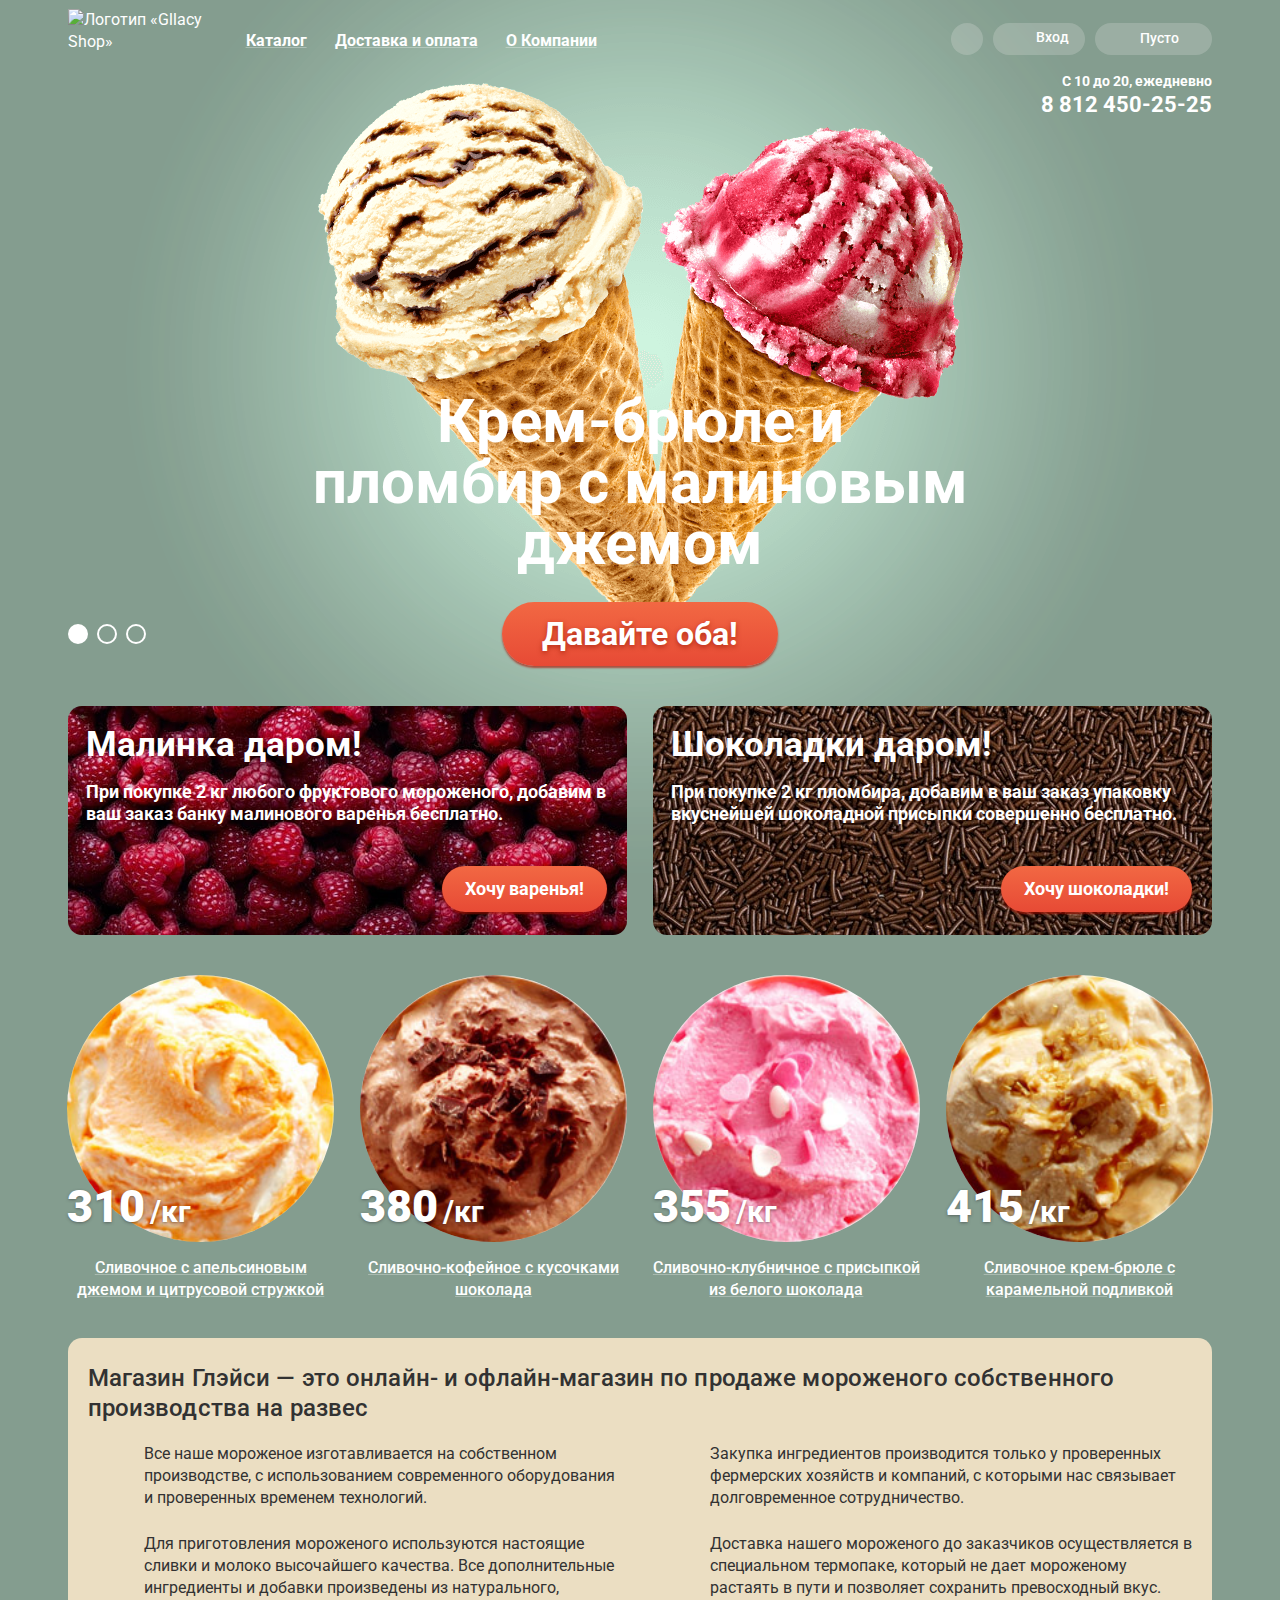
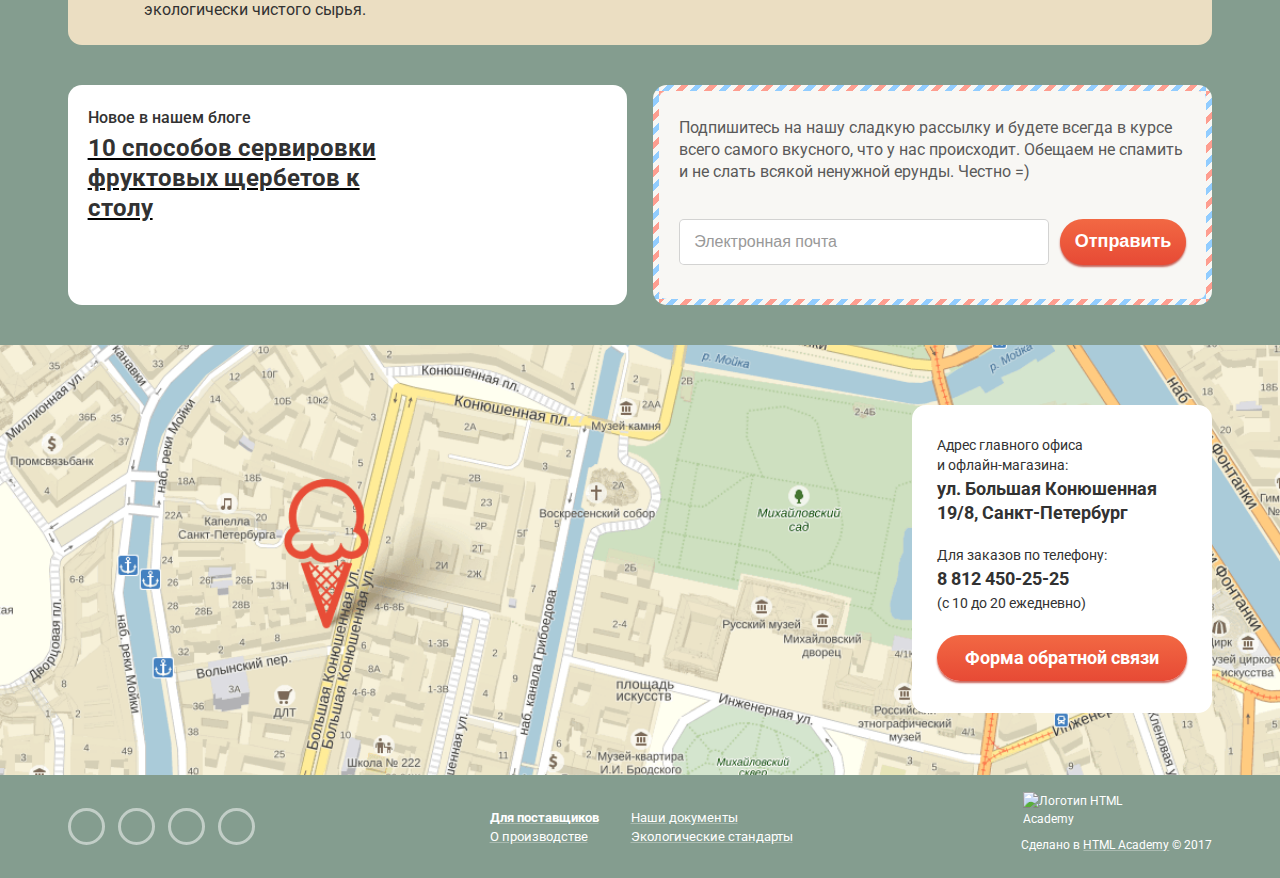
==== commit b90d7bcb: "Исправление мелких недочетов" ====
--- a/index.html
+++ b/index.html
@@ -7,7 +7,7 @@
   <link href="css/normalize.css" rel="stylesheet">
   <link href="css/style.css" rel="stylesheet">
 </head>
-<body>
+<body class="index">
 
   <input class="visually-hidden slide-1" type="radio" name="slider" id="slide-1" checked>
   <input class="visually-hidden slide-2" type="radio" name="slider" id="slide-2">
@@ -100,7 +100,7 @@
 
       </div>
 
-      <div class="wrapper wrapper-flex">
+      <div class="wrapper wrapper-flex breadcrumbs-wrapper">
 
         <div class="operating-mode">
           С 10 до 20, ежедневно
--- a/css/style.css
+++ b/css/style.css
@@ -15,6 +15,10 @@
   font-family: "Roboto", "Tahoma", sans-serif;
   color: #ffffff;
   background-color: #849d8f;
+  background-image: linear-gradient( to bottom, rgba(255, 255, 255, 0.2) 0%, transparent 100%);
+  background-position: top left;
+  background-size: 100% 656px;
+  background-repeat: no-repeat;
 }
 
 
@@ -159,7 +163,7 @@
 \*------------------------------------*/
 
 .header {
-  padding: 9px 0;
+  padding: 9px 0 0;
 }
 
 .navigation {
@@ -231,6 +235,7 @@
   position: absolute;
   top: 100%;
   left: -7px;
+  z-index: 100;
   display: none;
   min-width: 143px;
   margin: 0;
@@ -326,6 +331,11 @@
   background-color: #ffffff;
 }
 
+.navigation-user-item > a:active {
+  background-color: #ededed;
+  box-shadow: inset 0px 2px 1px 0px rgb(105, 105, 105);
+}
+
 .navigation-user-item a::before {
   display: inline-block;
   vertical-align: middle;
@@ -336,26 +346,47 @@
 }
 
 .navigation-user-search::before {
-  content: url("../img/search.svg");
+  content: "";
+  display: block;
   width: 17px;
   height: 17px;
+  background-image:
+    url("../img/search.svg"),
+    url("../img/search-hover.svg");
+  background-position: center center;
+  background-size:
+    17px 17px,
+    0px 0px;
+  background-repeat: no-repeat;
 }
 
 .navigation-user-search:focus::before,
 .navigation-user-search:hover::before {
-  content: url("../img/search-hover.svg");
+  background-image: url("../img/search-hover.svg");
+  background-size:
+    17px 17px;
 }
 
 .navigation-user-login::before {
-  content: url("../img/login.svg");
+  content: "";
+  display: block;
   width: 21px;
   height: 19px;
   margin-right: 6px;
+  background-image:
+    url("../img/login.svg"),
+    url("../img/login-hover.svg");
+  background-position: center center;
+  background-size:
+    21px 19px,
+    0px 0px;
+  background-repeat: no-repeat;
 }
 
 .navigation-user-login:focus::before,
 .navigation-user-login:hover::before {
-  content: url("../img/login-hover.svg");
+  background-image: url("../img/login-hover.svg");
+  background-size: 21px 19px;
 }
 
 .navigation-user-cart {
@@ -363,22 +394,34 @@
 }
 
 .navigation-user-cart::before {
-  content: url("../img/cart.svg");
+  content: "";
+  display: block;
   width: 21px;
   height: 20px;
   margin-right: 5px;
+  background-image:
+    url("../img/cart.svg"),
+    url("../img/cart-hover.svg");
+  background-position: center center;
+  background-size:
+    21px 20px,
+    0px 0px;
+  background-repeat: no-repeat;
 }
 
 .navigation-user-cart[data-amount]::before {
-  content: url("../img/cart-active.svg");
+  content: "";
   width: 21px;
   height: 20px;
   margin-right: 5px;
+  background-image: url("../img/cart-active.svg");
+  background-size: 21px 20px;
 }
 
 .navigation-user-cart:not([data-amount]):focus::before,
 .navigation-user-cart:not([data-amount]):hover::before {
-  content: url("../img/cart-hover.svg");
+  background-image: url("../img/cart-hover.svg");
+  background-size: 21px 20px;
 }
 
 /*  #HEADER-FORM  ----------------*/
@@ -387,6 +430,7 @@
   position: absolute;
   right: 0;
   top: 100%;
+  z-index: 100;
   display: none;
   padding: 20px 15px;
   color: #323232;
@@ -443,6 +487,13 @@
   text-decoration-color: rgba(0, 0, 0, 0.3);
 }
 
+.form-login a:focus,
+.form-login a:hover,
+.form-login a:active {
+  color: #e84d37;
+  text-decoration-color: rgba(232, 77, 55, 0.3);
+}
+
 .form-cart {
   width: 540px;
 }
@@ -529,6 +580,12 @@
   text-decoration: none;
 }
 
+.form-cart a:focus,
+.form-cart a:hover,
+.form-cart a:active {
+  color: #e84d37;
+}
+
 .form-cart-sum {
   padding: 15px 0;
   font-weight: 700;
@@ -548,10 +605,13 @@
 
 /*  #BREADCRUMBS  --------------------*/
 
+.breadcrumbs-wrapper {
+  flex-direction: row-reverse;
+}
+
 .breadcrumbs {
   display: flex;
-  align-self: flex-end;
-  margin: 0;
+  margin: auto 0 3px;
   padding: 0;
   font-size: 14px;
   line-height: 16px;
@@ -591,7 +651,7 @@
 .slider {
   position: relative;
   margin-bottom: 40px;
-  padding-top: 265px;
+  padding-top: 274px;
   text-align: center;
 }
 
@@ -676,6 +736,10 @@
 }
 
 .actions-item {
+  display: flex;
+  flex-direction: column;
+  align-items: flex-start;
+  min-height: 229px;
   padding: 18px 20px 23px 18px;
   border-radius: 14px;
 }
@@ -689,11 +753,11 @@
 
 .actions-item p {
   margin: 0;
-  margin-bottom: 43px;
 }
 
 .actions-item .button {
-  float: right;
+  margin-top: auto;
+  align-self: flex-end;
 }
 
 .actions .berry {
@@ -732,6 +796,7 @@
 
 .products-item:focus,
 .products-item:hover {
+  z-index: 100;
   color: inherit;
   background-color: rgba(248, 247, 244, 0.2);
 }
@@ -909,12 +974,21 @@
 
 .blog a {
   background-color: rgba(255, 255, 255, 0.8);
+  text-decoration-color: #000000;
+}
+
+.blog a:focus,
+.blog a:hover,
+.blog a:active {
+  color: #e84d37;
+  text-decoration-color: rgba(232, 77, 55, 0.3);
 }
 
 /*  #SUBSCRIBE ------------------------*/
 
 .subscribe {
-  align-self: stretch;
+  display: flex;
+  flex-direction: column;
   min-height: 220px;
   margin-bottom: 40px;
   padding: 26px 20px;
@@ -932,23 +1006,24 @@
 
 .subscribe p {
   margin: 0;
-  margin-bottom: 36px;
 }
 
 .subscribe-form {
   display: flex;
   justify-content: space-between;
-  width: 100%;
-}
-
-.subscribe input {
+  margin: auto 0 8px;
+}
+
+.subscribe-form input {
   flex-grow: 1;
+  width: 60%;
   margin-right: 11px;
   padding-top: 14px;
   padding-bottom: 14px;
 }
 
-.subscribe .button {
+.subscribe-form .button {
+  flex-shrink: 0;
   padding-right: 15px;
   padding-left: 15px;
 }
@@ -1101,6 +1176,7 @@
 \*------------------------------------*/
 
 .inner-content h1 {
+  margin: 3px 2.3% 25px;
   font-weight: 700;
   font-size: 35px;
   line-height: 41px;
@@ -1109,31 +1185,69 @@
 /*  #FILTERS --------------------------*/
 
 .filters {
+  margin-bottom: 16px;
   font-weight: 500;
   font-size: 16px;
   line-height: 18px;
 }
 
+.filters-form {
+  display: flex;
+  flex-wrap: wrap;
+  justify-content: space-between;
+  width: 858px;
+}
+
 .filters-form fieldset {
+  position: relative;
+  margin: 22px 0 15px;
+  padding: 8px 13px 8px;
   background-color: rgba(248, 247, 244, 0.2);
   border: none;
   border-radius: 18px;
 }
 
 .filters-form legend {
+  position: absolute;
+  top: -22px;
+  left: 16px;
   font-size: 14px;
   line-height: 16px;
 }
 
-.filters-sorting select {
-  font: inherit;
-  color: inherit;
-  background-color: transparent;
+.filters-form input {
+  position: absolute;
+  width: 1px;
+  height: 1px;
+  margin: -1px;
+  padding: 0;
+  border: 0;
+  clip: rect(0, 0, 0, 0);
+  overflow: hidden;
+}
+
+.filters label {
+  position: relative;
+  display: inline-block;
+  vertical-align: baseline;
   cursor: pointer;
 }
 
-.filters label {
-  cursor: pointer;
+.filters label::before,
+.filters label::after {
+  opacity: 0.8;
+}
+
+.filters label:hover::before,
+.filters label:hover::after,
+.filters input:focus + label::before,
+.filters input:focus + label::after {
+  opacity: 1;
+}
+
+.filters input:disabled + label::before,
+.filters input:disabled + label::after {
+  opacity: 0.4;
 }
 
 .filters-sorting select:focus,
@@ -1143,8 +1257,146 @@
   color: #323232;
 }
 
+.filters-sorting select {
+  font: inherit;
+  color: inherit;
+  background-color: transparent;
+  background-image:
+    linear-gradient( 60deg, transparent 0%, transparent 50%, #ffffff 50%, #ffffff 100%),
+    linear-gradient( -60deg, transparent 0%, transparent 50%, #ffffff 50%, #ffffff 100%);
+  background-position:
+    right 7px top 7px,
+    right 2px top 7px;
+  background-size: 5px 10px;
+  background-repeat: no-repeat;
+  cursor: pointer;
+  border: none;
+}
+
+.filters-sorting select:focus,
+.filters-sorting select:hover {
+  background-image:
+    linear-gradient( 60deg, transparent 0%, transparent 50%, #323232 50%, #323232 100%),
+    linear-gradient( -60deg, transparent 0%, transparent 50%, #323232 50%, #323232 100%);
+}
+
+.filters-price {
+  position: relative;
+  width: 218px;
+  min-height: 36px;
+}
+
+.filters-price-scale,
+.filters-price-scale-fill {
+  position: absolute;
+  top: 16px;
+  height: 4px;
+}
+
+.filters-price-scale {
+  left: 21px;
+  width: 176px;
+  background-color: rgba(248, 247, 244, 0.5);
+}
+
+.filters-price-scale-fill {
+  left: 44px;
+  width: 98px;
+  background-color: rgba(248, 247, 244, 1);
+}
+
+.filters-price-min,
+.filters-price-max {
+  position: absolute;
+  top: 8px;
+  width: 20px;
+  height: 20px;
+  margin: 0;
+  padding: 0;
+  background-color: #ababab;
+  border: 8px solid #ffffff;
+  border-radius: 50%;
+  box-shadow: 0px 3px 0px 0px rgba(171, 171, 171, 0.3);
+  cursor: pointer;
+}
+
+.filters-price-min {
+  left: 34px;
+}
+
+.filters-price-max {
+  left: 132px;
+}
+
+.filters-fat-content label {
+  margin-top: 2px;
+}
+
+.filters-fat-content label:last-child {
+  margin-right: 2px;
+}
+
+.filters input[type="radio"] + label:not(:last-child) {
+  margin-right: 16px;
+}
+
+.filters input[type="radio"] + label::before {
+  content: "";
+  display: inline-block;
+  width: 22px;
+  height: 22px;
+  margin-top: -2px;
+  margin-right: 9px;
+  padding: 4px;
+  vertical-align: middle;
+  background-clip: content-box;
+  border: 3px solid #ffffff;
+  border-radius: 50%;
+}
+
+.filters input[type="radio"]:checked + label::before {
+  background-color: #ffffff;
+}
+
+.filters-fillers label:last-child {
+  Margin-right: 8px;
+}
+
+.filters input[type="checkbox"] + label:not(:last-child) {
+  margin-right: 16px;
+}
+
+.filters input[type="checkbox"] + label::before {
+  content: "";
+  display: inline-block;
+  width: 20px;
+  height: 20px;
+  margin: -2px 10px 0 3px;
+  vertical-align: middle;
+  border: 2px solid #ffffff;
+  border-radius: 2px;
+}
+
+.filters input[type="checkbox"]:checked + label::after {
+  content: "";
+  position: absolute;
+  top: 0;
+  left: 8px;
+  width: 17px;
+  height: 12px;
+  background-image:
+    linear-gradient(to bottom, #ffffff 0px, #ffffff 10px, #a8b9af 10px, #a8b9af 12px),
+    linear-gradient(to bottom, transparent 0px, transparent 4px, #a8b9af 4px, #a8b9af 6.5px, #ffffff 6.5px, #ffffff 10px, #a8b9af 10px, #a8b9af 12px);
+  background-size:
+    4px 12px,
+    17px 12px;
+  background-repeat: no-repeat;
+  transform: rotate(-45deg);
+}
+
 .filters-form button[type="submit"] {
   display: inline-block;
+  margin: auto 0 15px;
   padding: 9px 30px;
   font: inherit;
   color: inherit;
@@ -1165,34 +1417,69 @@
   box-shadow: inset 0px 2px 1px 0px #696969;
 }
 
+/*  #CATALOG --------------------------*/
+
+.inner .products {
+  margin-bottom: 52px;
+}
+
+.inner .products-item {
+  margin-bottom: 19px;
+}
 
 /*  #PAGINATION -----------------------*/
 
 .pagination {
+  display: flex;
+  justify-content: flex-end;
+  padding: 0;
+  padding-bottom: 30px;
   font-weight: 500;
   font-size: 16px;
   line-height: 18px;
   list-style: none;
-}
-
-.pagination a {
+  border-bottom: 1px solid rgba(255, 255, 255, 0.3);
+}
+
+.pagination a:not([class$="prev"]):not([class$="next"]) {
   display: inline-block;
   min-width: 25px;
   min-height: 25px;
+  margin: auto 1.6px;
   line-height: 25px;
   text-align: center;
   text-decoration: none;
   border-radius: 50%;
 }
 
+.pagination-prev,
+.pagination-next {
+  display: block;
+  width: 10px;
+  height: 10px;
+  margin-top: 8px;
+  border-top: 2px solid #ffffff;
+  border-left: 2px solid #ffffff;
+}
+
+.pagination-prev:not([href]),
+.pagination-next:not([href]) {
+  margin-right: 15px;
+  transform: rotate(-45deg);
+}
+
+.pagination-next {
+  margin-left: 15px;
+  transform: rotate(135deg);
+}
+
 .pagination a:focus[href],
 .pagination a:hover[href] {
   color: #ffffff;
   background-color: rgba(248, 247, 244, 0.2);
 }
 
-.pagination-prev:not([href]),
-.pagination-next:not([href]) {
+.pagination-prev {
   opacity: 0.2;
 }
 
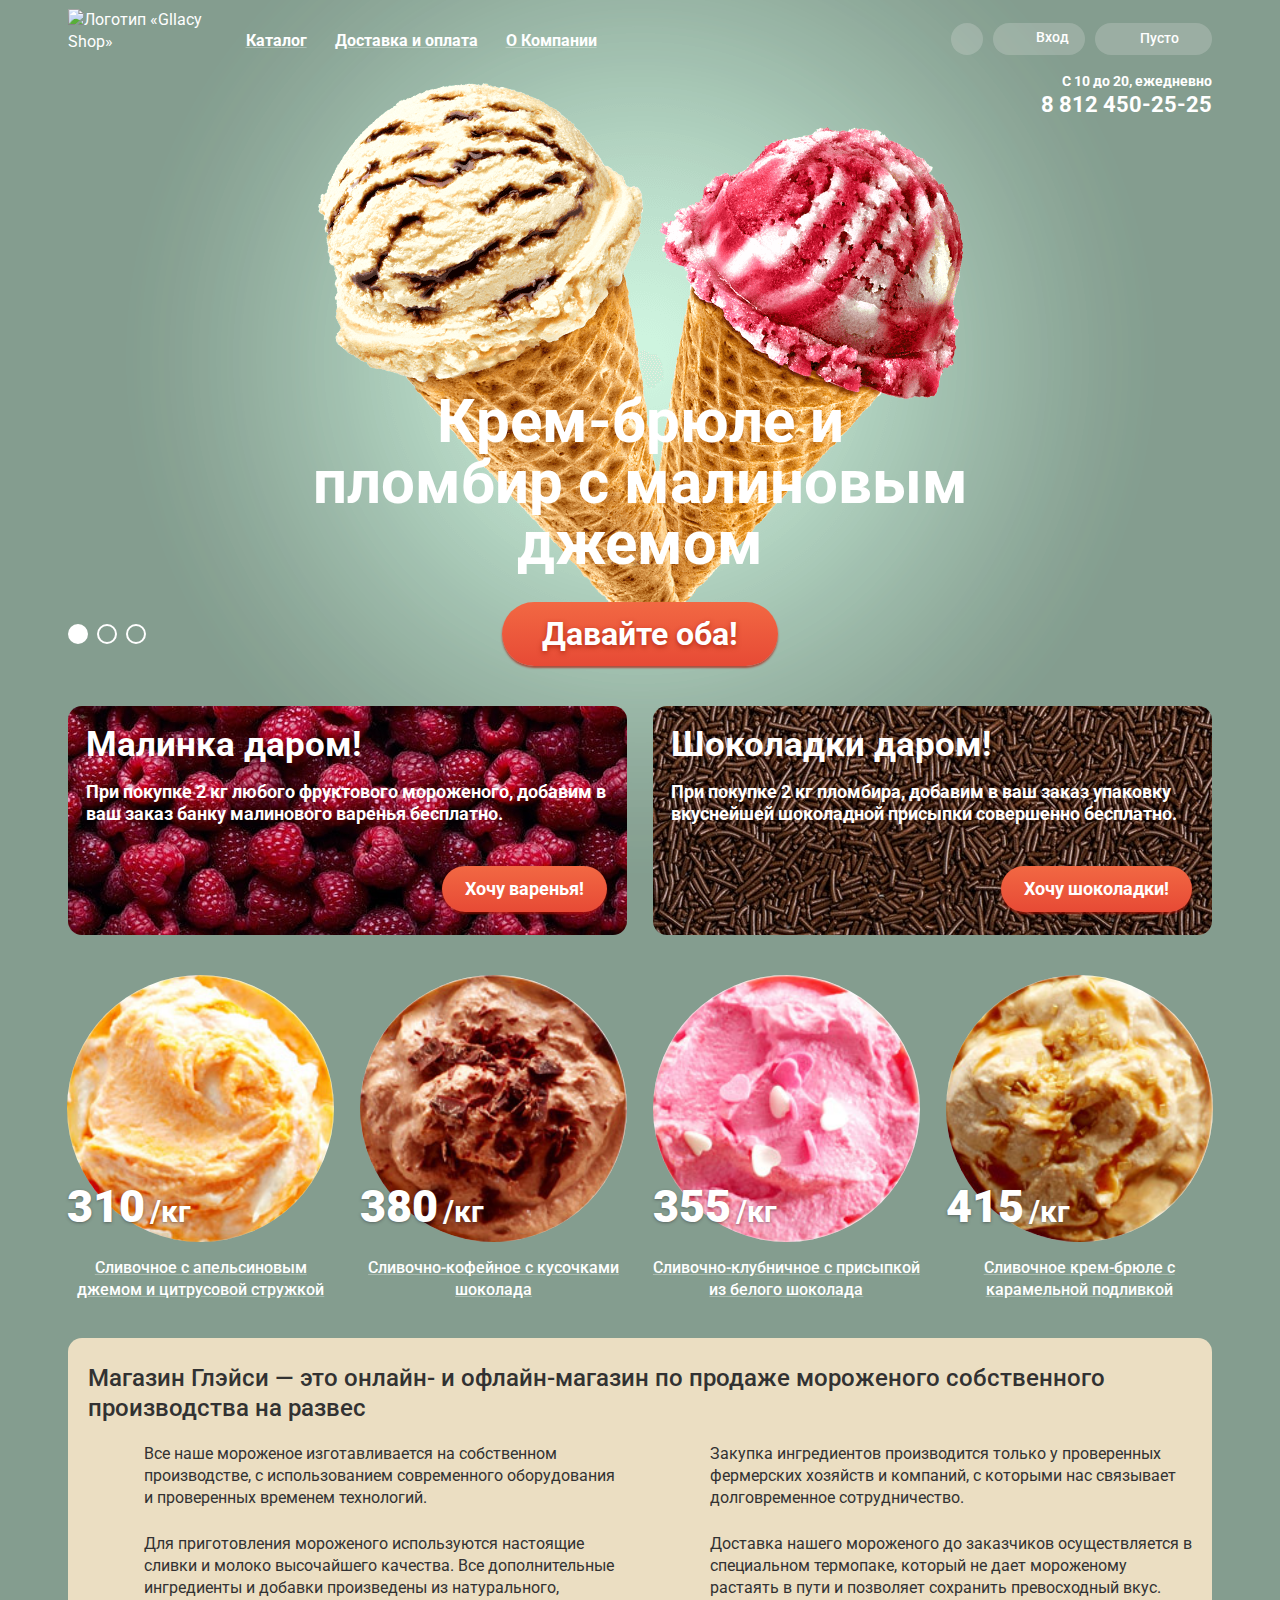
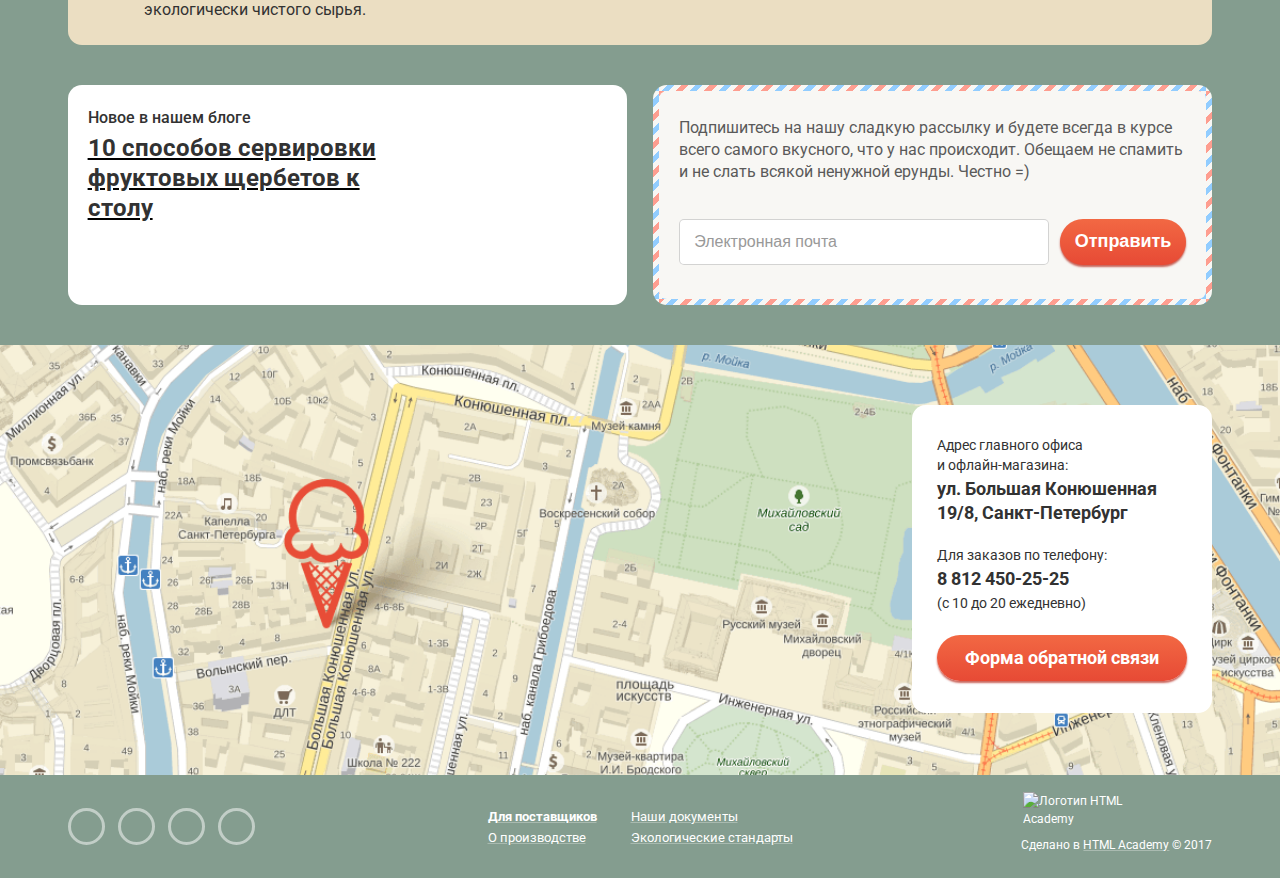
==== commit 3a740f3c: "Добавлены новые классы" ====
--- a/index.html
+++ b/index.html
@@ -67,7 +67,7 @@
             <form class="form-search" action="https://echo.htmlacademy.ru" method="get">
               <label>
                 <span class="visually-hidden">Введите запрос для поиска: </span>
-                <input type="search" name="search" placeholder="Что ищем?">
+                <input class="input" type="search" name="search" placeholder="Что ищем?">
               </label>
             </form>
           </li>
@@ -76,11 +76,11 @@
             <form class="form-login" action="https://echo.htmlacademy.ru" method="post">
               <label>
                 <span class="visually-hidden">Электронная почта: </span>
-                <input type="email" name="email" placeholder="Электронная почта">
+                <input class="input" type="email" name="email" placeholder="Электронная почта">
               </label>
               <label>
                 <span class="visually-hidden">Пароль: </span>
-                <input type="password" name="password" placeholder="Пароль">
+                <input class="input" type="password" name="password" placeholder="Пароль">
               </label>
               <div class="wrapper wrapper-flex">
                 <button class="button" type="submit">Войти</button>
@@ -176,7 +176,7 @@
                 <span class="visually-hidden">Хит!</span>
                 <img src="img/products/product-1.jpg" width="267" height="267" alt="Сливочное с апельсиновым джемом и цитрусовой стружкой">
                 <p>
-                  <strong>310<span class="visually-hidden"> рублей</span></strong>/кг
+                  <strong class="products-item-value">310<span class="visually-hidden"> рублей</span></strong>/кг
                 </p>
               </div>
               <h3>Сливочное с апельсиновым джемом и цитрусовой стружкой</h3>
@@ -192,7 +192,7 @@
                 <span class="visually-hidden">Хит!</span>
                 <img src="img/products/product-2.jpg" width="267" height="267" alt="Сливочно-кофейное с кусочками шоколада">
                 <p>
-                  <strong>380<span class="visually-hidden"> рублей</span></strong>/кг
+                  <strong class="products-item-value">380<span class="visually-hidden"> рублей</span></strong>/кг
                 </p>
               </div>
               <h3>Сливочно-кофейное с кусочками шоколада</h3>
@@ -208,7 +208,7 @@
                 <span class="visually-hidden">Хит!</span>
                 <img src="img/products/product-3.jpg" width="267" height="267" alt="Сливочно-клубничное с присыпкой из белого шоколада">
                 <p>
-                  <strong>355<span class="visually-hidden"> рублей</span></strong>/кг
+                  <strong class="products-item-value">355<span class="visually-hidden"> рублей</span></strong>/кг
                 </p>
               </div>
               <h3>Сливочно-клубничное с присыпкой из белого шоколада</h3>
@@ -224,7 +224,7 @@
                 <span class="visually-hidden">Хит!</span>
                 <img src="img/products/product-4.jpg" width="267" height="267" alt="Сливочное крем-брюле с карамельной подливкой">
                 <p>
-                  <strong>415<span class="visually-hidden"> рублей</span></strong>/кг
+                  <strong class="products-item-value">415<span class="visually-hidden"> рублей</span></strong>/кг
                 </p>
               </div>
               <h3>Сливочное крем-брюле с карамельной подливкой</h3>
@@ -268,7 +268,7 @@
             <p>Подпишитесь на нашу сладкую рассылку и будете всегда в курсе всего самого вкусного, что у нас происходит. Обещаем не спамить и не слать всякой ненужной ерунды. Честно =)</p>
             <form class="subscribe-form" action="https://echo.htmlacademy.ru" method="post">
               <label class="visually-hidden" for="subscribe">Введите адрес вашей электронной почты: </label>
-              <input type="email" name="email" value="" id="subscribe" placeholder="Электронная почта">
+              <input class="input" type="email" name="email" value="" id="subscribe" placeholder="Электронная почта">
               <button class="button" type="submit">Отправить</button>
             </form>
           </section>
@@ -321,21 +321,18 @@
           </li>
         </ul>
 
-        <ul class="info info-left">
-          <li>
-            <a class="info-link info-link-partners" href="#">Для поставщиков</a>
-          </li>
-          <li>
-            <a class="info-link" href="#">О производстве</a>
-          </li>
-        </ul>
-
-        <ul class="info info-right">
-          <li>
-            <a class="info-link" href="#">Наши документы</a>
-          </li>
-          <li>
-            <a class="info-link" href="#">Экологические стандарты</a>
+        <ul class="info">
+          <li>
+            <a class="info-link-partners" href="#">Для поставщиков</a>
+          </li>
+          <li>
+            <a href="#">Наши документы</a>
+          </li>
+          <li>
+            <a href="#">О производстве</a>
+          </li>
+          <li>
+            <a href="#">Экологические стандарты</a>
           </li>
         </ul>
 
@@ -357,9 +354,9 @@
 
         <form action="https://echo.htmlacademy.ru" method="post">
           <label class="visually-hidden" for="message-name">Представьтесь: </label>
-          <input type="text" name="name" id="message-name" placeholder="Как вас зовут?">
+          <input class="input" type="text" name="name" id="message-name" placeholder="Как вас зовут?">
           <label class="visually-hidden" for="message-email">Электронная почта для ответа: </label>
-          <input type="email" name="email" value="" id="message-email" placeholder="Ваша почта для ответа?">
+          <input class="input" type="email" name="email" value="" id="message-email" placeholder="Ваша почта для ответа?">
           <p class="visually-hidden">Введите текст вашего сообщения:</p>
           <textarea>Напишите что-нибудь...</textarea>
           <button class="button" type="submit">Отправить</button>
--- a/css/style.css
+++ b/css/style.css
@@ -47,10 +47,7 @@
   text-decoration-color: rgba(249, 172, 159, 0.3);
 }
 
-.header input,
-.index-content input,
-.inner-content input,
-.modal input,
+.input,
 .modal textarea {
   padding: 10px 15px;
   font-weight: 700;
@@ -60,19 +57,13 @@
   border-radius: 5px;
 }
 
-.header input:hover,
-.index-content input:hover,
-.inner-content input:hover,
-.modal input:hover,
+.input:hover,
 .modal textarea:hover {
   background-color: #ffffff;
   box-shadow: inset 0px 0px 0px 2px #9a9a9a;
 }
 
-.header input:focus,
-.index-content input:focus,
-.inner-content input:focus,
-.modal input:focus
+.input:focus,
 .modal textarea:focus {
   background-color: #ffffff;
   box-shadow: inset 0px 0px 0px 2px #2e88e4;
@@ -80,10 +71,7 @@
   outline: none;
 }
 
-.header input::placeholder,
-.index-content input::placeholder,
-.inner-content input::placeholder,
-.modal input::placeholder,
+.input::placeholder,
 .modal textarea {
   font-weight: 400;
   color: #999999;
@@ -494,6 +482,10 @@
   text-decoration-color: rgba(232, 77, 55, 0.3);
 }
 
+.navigation-user .form-cart {
+  display: block;
+}
+
 .form-cart {
   width: 540px;
 }
@@ -503,41 +495,21 @@
   border-collapse: collapse;
 }
 
-.form-cart td:not(:only-child) {
+.form-cart-remove,
+.form-cart-image,
+.form-cart-link,
+.form-cart-count,
+.form-cart-price,
+.form-cart-sum {
   vertical-align: top;
   padding-bottom: 15px;
 }
 
-.form-cart td:nth-child(1):not(:only-child) {
-  padding-right: 5px;
-  padding-left: 5px;
-}
-
-.form-cart td:not(:nth-child(2)):not(:only-child) {
-  padding-top: 9px;
-}
-
-.form-cart td:nth-child(3) {
-  padding-left: 7px;
-}
-
-.form-cart td:nth-child(4) {
-  text-align: right;
-}
-
-.form-cart td:nth-child(5) {
-  min-width: 57px;
-  color: #999999;
-  padding-right: 5px;
-}
-
-.form-cart td:nth-child(6) {
-  padding-right: 13px;
-  padding-left: 13px;
-  text-align: center;
-}
-
 .form-cart-remove {
+  padding-right: 10px;
+}
+
+.form-cart-remove button {
   position: relative;
   width: 15px;
   height: 15px;
@@ -546,28 +518,56 @@
   cursor: pointer;
 }
 
-.form-cart-remove::before,
-.form-cart-remove::after {
+.form-cart-remove button::before,
+.form-cart-remove button::after {
   content: "";
   position: absolute;
   background-color: #000000;
   transform: rotate(45deg);
 }
 
-.form-cart-remove::before {
+.form-cart-remove button::before {
   top: 7px;
   left: 0;
   width: 15px;
   height: 1px;
 }
 
-.form-cart-remove::after {
+.form-cart-remove button::after {
   top: 0;
   left: 7px;
   width: 1px;
   height: 15px;
 }
 
+.form-cart-remove,
+.form-cart-link,
+.form-cart-count,
+.form-cart-price,
+.form-cart-sum {
+  padding-top: 9px;
+}
+
+.form-cart-link {
+  padding-left: 7px;
+}
+
+.form-cart-count {
+  text-align: right;
+}
+
+.form-cart-price {
+  min-width: 57px;
+  color: #999999;
+  padding-right: 5px;
+}
+
+.form-cart-sum {
+  padding-right: 13px;
+  padding-left: 13px;
+  text-align: center;
+}
+
 .form-cart img {
   width: 33px;
   height: 33px;
@@ -586,8 +586,8 @@
   color: #e84d37;
 }
 
-.form-cart-sum {
-  padding: 15px 0;
+.form-cart-final-sum {
+  padding: 14px 0;
   font-weight: 700;
   font-size: 15px;
   line-height: 18px;
@@ -773,13 +773,13 @@
 /*  #PRODUCTS -------------------------*/
 
 .products {
+  display: flex;
+  flex-wrap: wrap;
+  justify-content: space-between;
+  align-items: center;
+  align-content: center;
   margin-bottom: 5px;
-}
-
-.products.wrapper-flex {
   padding: 0 1.2%;
-  align-items: flex-start;
-  align-content: flex-start;
 }
 
 .products-item {
@@ -822,11 +822,11 @@
   text-shadow: 0px 1px 3px rgba(49, 50, 53, 0.5);
 }
 
-.products-item-price strong {
+.products-item-value {
   font-size: 45px;
 }
 
-.products-item-price strong::after {
+.products-item-value::after {
   content: url("../img/ruble.svg");
   display: inline-block;
   margin-right: 2px;
@@ -934,7 +934,6 @@
   font-weight: 500;
   font-size: 24px;
   line-height: 30px;
-  letter-spacing: 0.12px;
 }
 
 .about-us-list {
@@ -1566,21 +1565,17 @@
 /*  #INFO -----------------------------*/
 
 .info {
+  display: flex;
+  flex-wrap: wrap;
+  max-width: 340px;
   margin: 0;
   padding: 0;
 }
 
-.info-left {
-  margin-left: auto;
-  margin-right: 32px;
-}
-
-.info-right {
-  margin-right: auto;
-}
-
-.info-link {
-  display: block;
+.info a {
+  display: block;
+  min-width: 143px;
+  padding: 1px 0px 1px 13px;
 }
 
 .info-link-partners {
@@ -1591,8 +1586,8 @@
 .info-link-partners::before {
   content: url("../img/heart.svg");
   position: absolute;
-  top: 2px;
-  left: -22px;
+  top: 4px;
+  left: -8px;
   width: 15px;
   height: 13px;
 }
@@ -1600,7 +1595,6 @@
 /*  #COPYRIGHT ------------------------*/
 
 .copyright {
-  margin-left: 7px;
   font-size: 12px;
   line-height: 18px;
 }
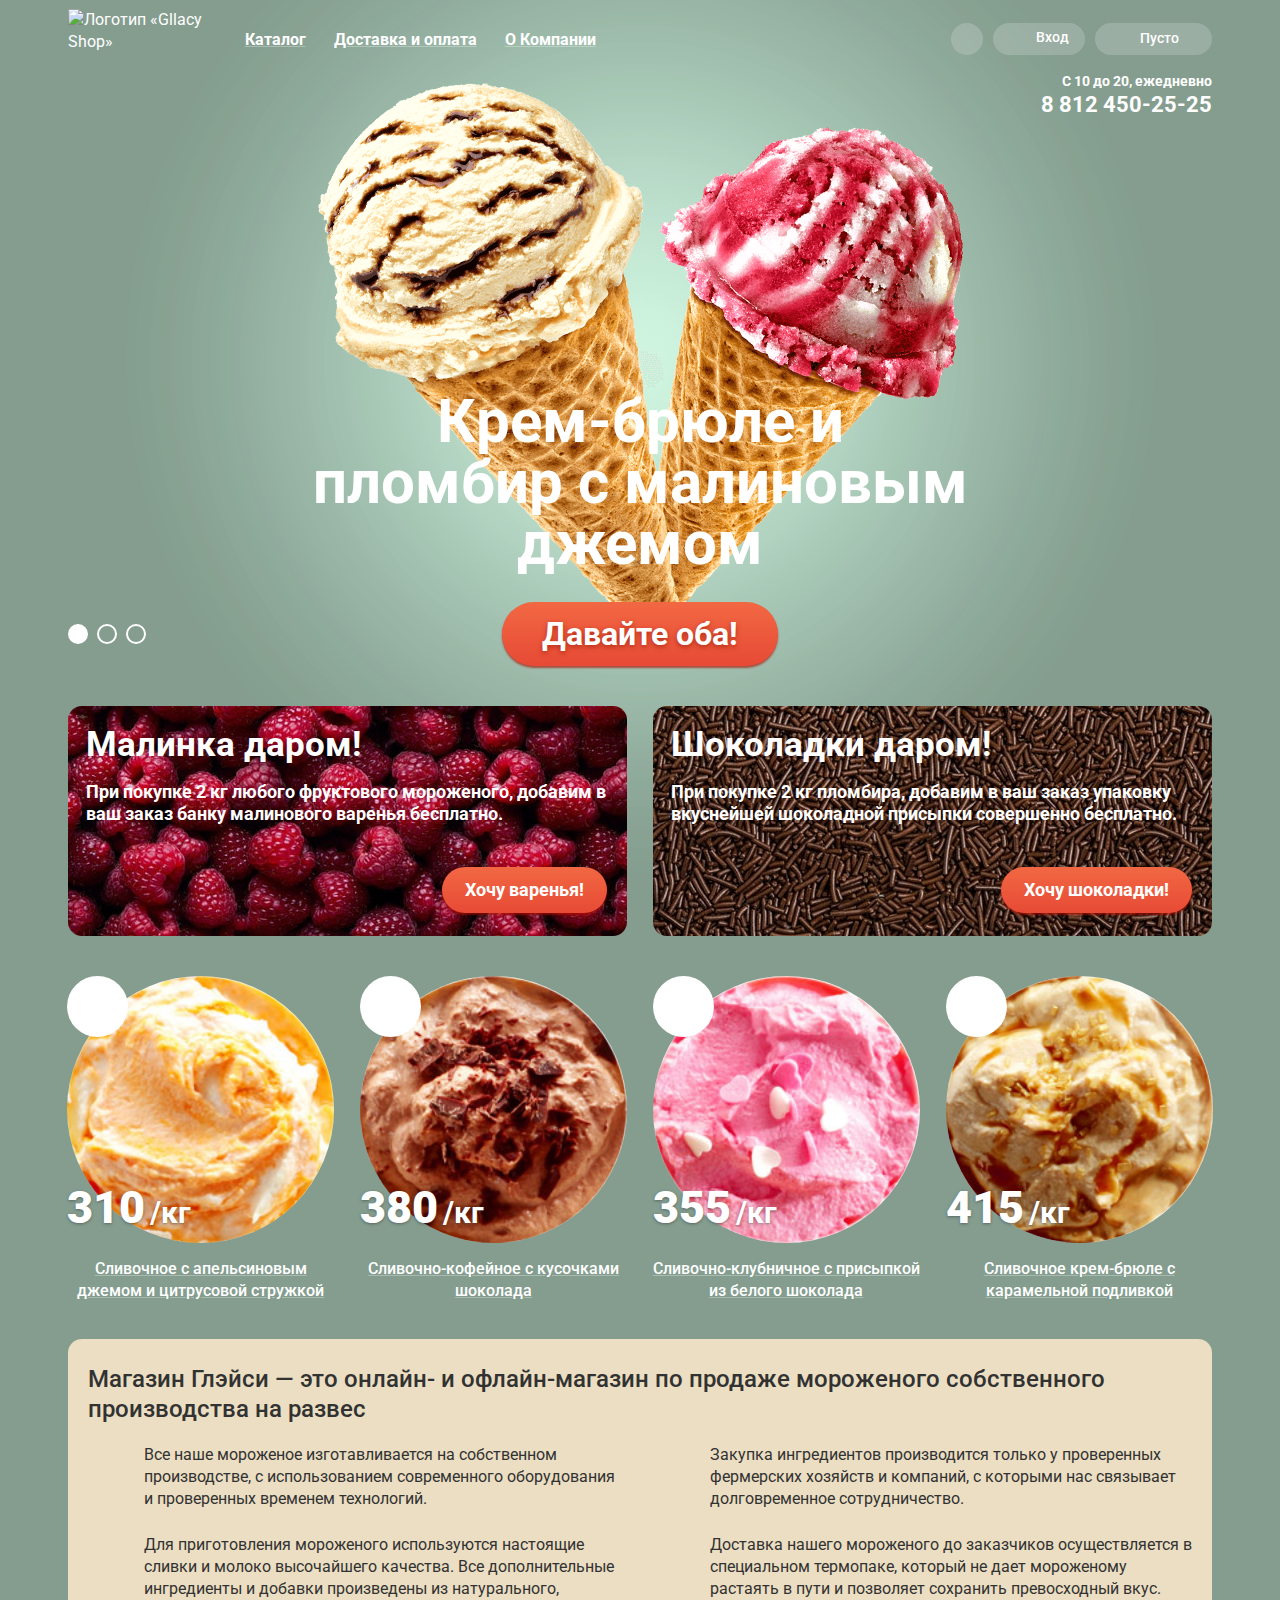
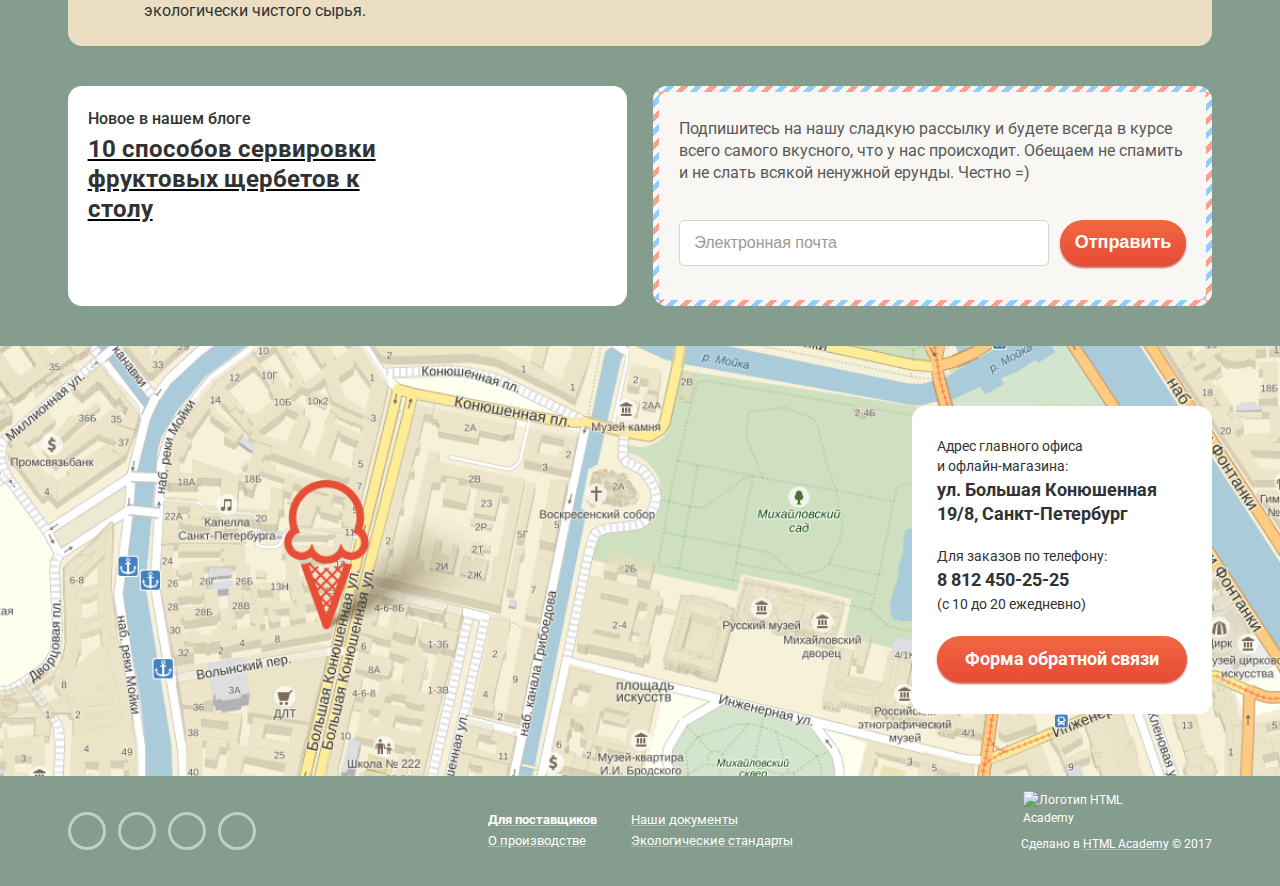
==== commit c453a1ff: "Добавлен код JavaScript" ====
--- a/index.html
+++ b/index.html
@@ -1,382 +1,374 @@
 <!DOCTYPE html>
 <html lang="ru">
-<head>
-  <meta charset="utf-8">
-  <title>HTML Academy: Глейси</title>
-  <link href="https://fonts.googleapis.com/css?family=Roboto:100,100i,300,300i,400,400i,500,500i,700,700i,900,900i&amp;subset=cyrillic" rel="stylesheet">
-  <link href="css/normalize.css" rel="stylesheet">
-  <link href="css/style.css" rel="stylesheet">
-</head>
-<body class="index">
-
-  <input class="visually-hidden slide-1" type="radio" name="slider" id="slide-1" checked>
-  <input class="visually-hidden slide-2" type="radio" name="slider" id="slide-2">
-  <input class="visually-hidden slide-3" type="radio" name="slider" id="slide-3">
-
-  <div class="slider-wrapper">
-
-    <header class="header container">
-
-      <div class="wrapper wrapper-flex">
-
-        <nav class="navigation">
-
-          <div class="navigation-home">
-            <a class="navigation-home-link">
-              <img src="img/logo.svg" width="154" height="64" alt="Логотип «Gllacy Shop»">
-              <span class="visually-hidden">Главная</span>
+  <head>
+    <meta charset="utf-8">
+    <title>HTML Academy: Глейси</title>
+    <link href="https://fonts.googleapis.com/css?family=Roboto:100,100i,300,300i,400,400i,500,500i,700,700i,900,900i&amp;subset=cyrillic" rel="stylesheet">
+    <link href="css/normalize.css" rel="stylesheet">
+    <link href="css/style.css" rel="stylesheet">
+  </head>
+  <body class="index">
+
+    <input class="visually-hidden slide-1" type="radio" name="slider" id="slide-1" checked>
+    <input class="visually-hidden slide-2" type="radio" name="slider" id="slide-2">
+    <input class="visually-hidden slide-3" type="radio" name="slider" id="slide-3">
+
+    <div class="slider-wrapper">
+
+      <header class="header container">
+
+        <div class="navigation-wrapper">
+
+          <nav class="navigation">
+
+            <div class="navigation-home">
+              <a class="navigation-home-link">
+                <img src="img/logo.svg" width="154" height="64" alt="Логотип «Gllacy Shop»">
+                <span class="visually-hidden">Главная</span>
+              </a>
+            </div>
+
+            <ul class="navigation-site">
+              <li class="navigation-site-item">
+                <a class="navigation-site-link" href="#">Каталог</a>
+                <ul class="navigation-submenu">
+                  <li>
+                    <a class="navigation-important" href="#">Новинки</a>
+                  </li>
+                  <li>
+                    <a href="catalog.html">Сливочное</a>
+                  </li>
+                  <li>
+                    <a href="#">Щербеты</a>
+                  </li>
+                  <li>
+                    <a href="#">Фруктовый лед</a>
+                  </li>
+                  <li>
+                    <a href="#">Мелорин</a>
+                  </li>
+                </ul>
+              </li>
+              <li class="navigation-site-item">
+                <a class="navigation-site-link" href="#">Доставка и оплата</a>
+              </li>
+              <li class="navigation-site-item">
+                <a class="navigation-site-link" href="#">О Компании</a>
+              </li>
+            </ul>
+
+          </nav>
+
+          <ul class="navigation-user">
+            <li class="navigation-user-item">
+              <a class="navigation-user-search" href="#">
+                <span class="visually-hidden">Поиск по сайту</span>
+              </a>
+              <form class="form form-search" action="https://echo.htmlacademy.ru" method="get">
+                <label>
+                  <span class="visually-hidden">Введите запрос для поиска: </span>
+                  <input class="input" type="search" name="search" placeholder="Что ищем?" required>
+                </label>
+              </form>
+            </li>
+            <li class="navigation-user-item">
+              <a class="navigation-user-login" href="#">Вход</a>
+              <form class="form form-login" action="https://echo.htmlacademy.ru" method="post">
+                <label>
+                  <span class="visually-hidden">Электронная почта: </span>
+                  <input class="input" type="email" name="email" placeholder="Электронная почта" required>
+                </label>
+                <label>
+                  <span class="visually-hidden">Пароль: </span>
+                  <input class="input" type="password" name="password" placeholder="Пароль" required>
+                </label>
+                <div class="wrapper wrapper-flex">
+                  <button class="button" type="submit">Войти</button>
+                  <p>
+                    <a href="#">Забыли пароль?</a><br>
+                    <a href="#">Новая регистрация</a>
+                  </p>
+                </div>
+              </form>
+            </li>
+            <li class="navigation-user-item">
+              <a class="navigation-user-cart" href="#">
+                <span class="visually-hidden">Ваша корзина: </span>Пусто
+              </a>
+            </li>
+          </ul>
+
+        </div>
+
+        <div class="wrapper wrapper-flex breadcrumbs-wrapper">
+
+          <div class="operating-mode">
+            С 10 до 20, ежедневно
+            <a href="tel:+7-812-450-25-25">8 812 450-25-25</a>
+          </div>
+
+        </div>
+
+      </header>
+
+      <main class="index-content">
+
+        <div class="container">
+
+          <section class="slider wrapper">
+
+            <h2 class="visually-hidden">Популярные товары</h2>
+
+            <div class="slider-controls">
+              <label for="slide-1">
+                <span class="visually-hidden">Слайд №1</span>
+              </label>
+              <label for="slide-2">
+                <span class="visually-hidden">Слайд №2</span>
+              </label>
+              <label for="slide-3">
+                <span class="visually-hidden">Слайд №3</span>
+              </label>
+            </div>
+
+            <div class="slider-item slider-item-1">
+              <h3>Крем-брюле и пломбир с малиновым джемом</h3>
+              <a class="button" href="#">Давайте оба!</a>
+            </div>
+
+            <div class="slider-item slider-item-2">
+              <h3>Шоколадный пломбир и лимонный сорбет</h3>
+              <a class="button" href="#">Давайте оба!</a>
+            </div>
+
+            <div class="slider-item slider-item-3">
+              <h3>Пломбир с помадкой<br>и клубничный щербет</h3>
+              <a class="button" href="#">Давайте оба!</a>
+            </div>
+
+          </section>
+
+          <section class="actions wrapper wrapper-flex">
+
+            <h2 class="visually-hidden">Наши акции</h2>
+
+            <div class="actions-item berry">
+              <h3>Малинка даром!</h3>
+              <p>При покупке 2 кг любого фруктового мороженого, добавим в ваш заказ банку малинового варенья бесплатно.</p>
+              <a class="button" href="#">Хочу варенья!</a>
+            </div>
+
+            <div class="actions-item chocolate">
+              <h3>Шоколадки даром!</h3>
+              <p>При покупке 2 кг пломбира, добавим в ваш заказ упаковку вкуснейшей шоколадной присыпки совершенно бесплатно.</p>
+              <a class="button" href="#">Хочу шоколадки!</a>
+            </div>
+
+          </section>
+
+          <section class="products wrapper-flex">
+
+            <h2 class="visually-hidden">Товары</h2>
+
+            <a class="products-item products-item-best" href="#">
+              <article>
+                <div class="products-item-price">
+                  <img src="img/products/product-1.jpg" width="267" height="267" alt="Сливочное с апельсиновым джемом и цитрусовой стружкой">
+                  <p>
+                    <strong class="products-item-value">310<span class="visually-hidden"> рублей</span></strong>/кг
+                  </p>
+                </div>
+                <h3>Сливочное с апельсиновым джемом и цитрусовой стружкой</h3>
+                <div class="products-item-hover">
+                  <span class="button">Быстрый просмотр</span>
+                </div>
+              </article>
             </a>
+
+            <a class="products-item products-item-best" href="#">
+              <article>
+                <div class="products-item-price">
+                  <img src="img/products/product-2.jpg" width="267" height="267" alt="Сливочно-кофейное с кусочками шоколада">
+                  <p>
+                    <strong class="products-item-value">380<span class="visually-hidden"> рублей</span></strong>/кг
+                  </p>
+                </div>
+                <h3>Сливочно-кофейное с кусочками шоколада</h3>
+                <div class="products-item-hover">
+                  <span class="button">Быстрый просмотр</span>
+                </div>
+              </article>
+            </a>
+
+            <a class="products-item products-item-best" href="#">
+              <article>
+                <div class="products-item-price">
+                  <img src="img/products/product-3.jpg" width="267" height="267" alt="Сливочно-клубничное с присыпкой из белого шоколада">
+                  <p>
+                    <strong class="products-item-value">355<span class="visually-hidden"> рублей</span></strong>/кг
+                  </p>
+                </div>
+                <h3>Сливочно-клубничное с присыпкой из белого шоколада</h3>
+                <div class="products-item-hover">
+                  <span class="button">Быстрый просмотр</span>
+                </div>
+              </article>
+            </a>
+
+            <a class="products-item products-item-best" href="#">
+              <article>
+                <div class="products-item-price">
+                  <img src="img/products/product-4.jpg" width="267" height="267" alt="Сливочное крем-брюле с карамельной подливкой">
+                  <p>
+                    <strong class="products-item-value">415<span class="visually-hidden"> рублей</span></strong>/кг
+                  </p>
+                </div>
+                <h3>Сливочное крем-брюле с карамельной подливкой</h3>
+                <div class="products-item-hover">
+                  <span class="button">Быстрый просмотр</span>
+                </div>
+              </article>
+            </a>
+
+          </section>
+
+          <section class="about-us wrapper">
+            <h1>Магазин Глэйси — это онлайн- и офлайн-магазин по продаже мороженого собственного производства на развес</h1>
+            <ul class="about-us-list wrapper-flex">
+              <li class="about-us-icecream">
+                Все наше мороженое изготавливается на собственном производстве, с использованием современного оборудования и проверенных временем технологий.
+              </li>
+              <li class="about-us-farm">
+                Закупка ингредиентов  производится только у проверенных фермерских хозяйств и компаний, с которыми нас связывает долговременное сотрудничество.
+              </li>
+              <li class="about-us-ecology">
+                Для приготовления мороженого используются настоящие сливки и молоко высочайшего качества. Все дополнительные ингредиенты и добавки произведены из натурального, экологически чистого сырья.
+              </li>
+              <li class="about-us-thermopack">
+                Доставка нашего мороженого до заказчиков осуществляется в специальном термопаке, который не дает мороженому растаять в пути и позволяет сохранить превосходный вкус.
+              </li>
+            </ul>
+          </section>
+
+          <div class="wrapper wrapper-flex">
+
+            <div class="blog">
+              <h2>Новое в нашем блоге</h2>
+              <p>
+                <a href="#">10 способов сервировки фруктовых щербетов к столу</a>
+              </p>
+            </div>
+
+            <section class="subscribe">
+              <h2 class="visually-hidden">Наша рассылка</h2>
+              <p>Подпишитесь на нашу сладкую рассылку и будете всегда в курсе всего самого вкусного, что у нас происходит. Обещаем не спамить и не слать всякой ненужной ерунды. Честно =)</p>
+              <form class="subscribe-form" action="https://echo.htmlacademy.ru" method="post">
+                <label class="visually-hidden" for="subscribe">Введите адрес вашей электронной почты: </label>
+                <input class="input" type="email" name="email" value="" id="subscribe" placeholder="Электронная почта">
+                <button class="button" type="submit">Отправить</button>
+              </form>
+            </section>
+
           </div>
 
-          <ul class="navigation-site">
-            <li class="navigation-site-item">
-              <a class="navigation-site-link" href="#">Каталог</a>
-              <ul class="navigation-submenu">
-                <li>
-                  <a class="navigation-important" href="#">Новинки</a>
-                </li>
-                <li>
-                  <a href="catalog.html">Сливочное</a>
-                </li>
-                <li>
-                  <a href="#">Щербеты</a>
-                </li>
-                <li>
-                  <a href="#">Фруктовый лед</a>
-                </li>
-                <li>
-                  <a href="#">Мелорин</a>
-                </li>
-              </ul>
-            </li>
-            <li class="navigation-site-item">
-              <a class="navigation-site-link" href="#">Доставка и оплата</a>
-            </li>
-            <li class="navigation-site-item">
-              <a class="navigation-site-link" href="#">О Компании</a>
+        </div>
+
+        <section class="contacts">
+          <div class="container">
+            <h2 class="visually-hidden">Контактная информация</h2>
+            <div class="contacts-text">
+              <p>Адрес главного офиса<br>и офлайн-магазина:<b>ул. Большая Конюшенная<br>19/8, Санкт-Петербург</b></p>
+              <p>Для заказов по телефону:<b>8 812 450-25-25</b>(с 10 до 20 ежедневно)</p>
+              <a class="button contacts-feedback" href="#">Форма обратной связи</a>
+            </div>
+            <img class="contacts-map" src="img/map.png" width="1200" height="430" alt="Адрес главного офиса: ул. Большая Конюшенная 19/8, Санкт-Петербург">
+            <div class="contacts-map-interactiv">
+              <!--Интерактивная карта-->
+            </div>
+          </div>
+        </section>
+
+      </main>
+
+      <footer class="footer container">
+
+        <div class="wrapper wrapper-flex">
+
+          <ul class="social">
+            <li>
+              <a class="social-link social-link-tw" href="#">
+                <span class="visually-hidden">Мы в Twitter</span>
+              </a>
+            </li>
+            <li>
+              <a class="social-link social-link-ins" href="#">
+                <span class="visually-hidden">Мы в Instagram</span>
+              </a>
+            </li>
+            <li>
+              <a class="social-link social-link-fb" href="#">
+                <span class="visually-hidden">Мы в Facebook</span>
+              </a>
+            </li>
+            <li>
+              <a class="social-link social-link-vk" href="#">
+                <span class="visually-hidden">Мы в Вконтакте</span>
+              </a>
             </li>
           </ul>
 
-        </nav>
-
-        <ul class="navigation-user">
-          <li class="navigation-user-item">
-            <a class="navigation-user-search" href="#">
-              <span class="visually-hidden">Поиск по сайту</span>
-            </a>
-            <form class="form-search" action="https://echo.htmlacademy.ru" method="get">
-              <label>
-                <span class="visually-hidden">Введите запрос для поиска: </span>
-                <input class="input" type="search" name="search" placeholder="Что ищем?">
-              </label>
-            </form>
-          </li>
-          <li class="navigation-user-item">
-            <a class="navigation-user-login" href="#">Вход</a>
-            <form class="form-login" action="https://echo.htmlacademy.ru" method="post">
-              <label>
-                <span class="visually-hidden">Электронная почта: </span>
-                <input class="input" type="email" name="email" placeholder="Электронная почта">
-              </label>
-              <label>
-                <span class="visually-hidden">Пароль: </span>
-                <input class="input" type="password" name="password" placeholder="Пароль">
-              </label>
-              <div class="wrapper wrapper-flex">
-                <button class="button" type="submit">Войти</button>
-                <p>
-                  <a href="#">Забыли пароль?</a><br>
-                  <a href="#">Новая регистрация</a>
-                </p>
-              </div>
-            </form>
-          </li>
-          <li class="navigation-user-item">
-            <a class="navigation-user-cart" href="#">
-              <span class="visually-hidden">Ваша корзина: </span>Пусто
-            </a>
-          </li>
-        </ul>
+          <ul class="info">
+            <li>
+              <a class="info-link-partners" href="#">Для поставщиков</a>
+            </li>
+            <li>
+              <a href="#">Наши документы</a>
+            </li>
+            <li>
+              <a href="#">О производстве</a>
+            </li>
+            <li>
+              <a href="#">Экологические стандарты</a>
+            </li>
+          </ul>
+
+          <div class="copyright">
+            <img src="img/htmlacademy.svg" width="108" height="39" alt="Логотип HTML Academy">
+            <p>Сделано в <a href="https://htmlacademy.ru/intensive/htmlcss">HTML Academy</a> &copy; 2017</p>
+          </div>
+
+        </div>
+
+      </footer>
+
+      <div class="modal modal-message-back">
+
+        <section class="modal-message">
+
+          <h2 class="visually-hidden">Написать нам</h2>
+          <b>Мы обязательно вам ответим!</b>
+
+          <form action="https://echo.htmlacademy.ru" method="post">
+            <label class="visually-hidden" for="message-name">Представьтесь: </label>
+            <input class="input" type="text" name="name" id="message-name" placeholder="Как вас зовут?">
+            <label class="visually-hidden" for="message-email">Электронная почта для ответа: </label>
+            <input class="input" type="email" name="email" value="" id="message-email" placeholder="Ваша почта для ответа?">
+            <label class="visually-hidden" for="message-text">Введите текст вашего сообщения:</label>
+            <textarea id="message-text" placeholder="Напишите что-нибудь..."></textarea>
+            <button class="button" type="submit">Отправить</button>
+          </form>
+
+          <button class="modal-close" type="button">
+            <span class="visually-hidden">Закрыть</span>
+          </button>
+
+        </section>
 
       </div>
 
-      <div class="wrapper wrapper-flex breadcrumbs-wrapper">
-
-        <div class="operating-mode">
-          С 10 до 20, ежедневно
-          <a href="tel:+7-812-450-25-25">8 812 450-25-25</a>
-        </div>
-
-      </div>
-
-    </header>
-
-    <main class="index-content">
-
-      <div class="container">
-
-        <section class="slider wrapper">
-
-          <h2 class="visually-hidden">Популярные товары</h2>
-
-          <div class="slider-controls">
-            <label for="slide-1">
-              <span class="visually-hidden">Слайд №1</span>
-            </label>
-            <label for="slide-2">
-              <span class="visually-hidden">Слайд №2</span>
-            </label>
-            <label for="slide-3">
-              <span class="visually-hidden">Слайд №3</span>
-            </label>
-          </div>
-
-          <div class="slider-item slider-item-1">
-            <h3>Крем-брюле и пломбир с малиновым джемом</h3>
-            <a class="button" href="#">Давайте оба!</a>
-          </div>
-
-          <div class="slider-item slider-item-2">
-            <h3>Шоколадный пломбир и лимонный сорбет</h3>
-            <a class="button" href="#">Давайте оба!</a>
-          </div>
-
-          <div class="slider-item slider-item-3">
-            <h3>Пломбир с помадкой<br>и клубничный щербет</h3>
-            <a class="button" href="#">Давайте оба!</a>
-          </div>
-
-        </section>
-
-        <section class="actions wrapper wrapper-flex">
-
-          <h2 class="visually-hidden">Наши акции</h2>
-
-          <div class="actions-item berry column-1-of-2">
-            <h3>Малинка даром!</h3>
-            <p>При покупке 2 кг любого фруктового мороженого, добавим в ваш заказ банку малинового варенья бесплатно.</p>
-            <a class="button" href="#">Хочу варенья!</a>
-          </div>
-
-          <div class="actions-item chocolate column-1-of-2">
-            <h3>Шоколадки даром!</h3>
-            <p>При покупке 2 кг пломбира, добавим в ваш заказ упаковку вкуснейшей шоколадной присыпки совершенно бесплатно.</p>
-            <a class="button" href="#">Хочу шоколадки!</a>
-          </div>
-
-        </section>
-
-        <section class="products wrapper-flex">
-
-          <h2 class="visually-hidden">Товары</h2>
-
-          <a class="products-item products-item-best" href="#">
-            <article>
-              <div class="products-item-price">
-                <span class="visually-hidden">Хит!</span>
-                <img src="img/products/product-1.jpg" width="267" height="267" alt="Сливочное с апельсиновым джемом и цитрусовой стружкой">
-                <p>
-                  <strong class="products-item-value">310<span class="visually-hidden"> рублей</span></strong>/кг
-                </p>
-              </div>
-              <h3>Сливочное с апельсиновым джемом и цитрусовой стружкой</h3>
-              <div class="products-item-hover">
-                <span class="button">Быстрый просмотр</span>
-              </div>
-            </article>
-          </a>
-
-          <a class="products-item products-item-best" href="#">
-            <article>
-              <div class="products-item-price">
-                <span class="visually-hidden">Хит!</span>
-                <img src="img/products/product-2.jpg" width="267" height="267" alt="Сливочно-кофейное с кусочками шоколада">
-                <p>
-                  <strong class="products-item-value">380<span class="visually-hidden"> рублей</span></strong>/кг
-                </p>
-              </div>
-              <h3>Сливочно-кофейное с кусочками шоколада</h3>
-              <div class="products-item-hover">
-                <span class="button">Быстрый просмотр</span>
-              </div>
-            </article>
-          </a>
-
-          <a class="products-item products-item-best" href="#">
-            <article>
-              <div class="products-item-price">
-                <span class="visually-hidden">Хит!</span>
-                <img src="img/products/product-3.jpg" width="267" height="267" alt="Сливочно-клубничное с присыпкой из белого шоколада">
-                <p>
-                  <strong class="products-item-value">355<span class="visually-hidden"> рублей</span></strong>/кг
-                </p>
-              </div>
-              <h3>Сливочно-клубничное с присыпкой из белого шоколада</h3>
-              <div class="products-item-hover">
-                <span class="button">Быстрый просмотр</span>
-              </div>
-            </article>
-          </a>
-
-          <a class="products-item products-item-best" href="#">
-            <article>
-              <div class="products-item-price">
-                <span class="visually-hidden">Хит!</span>
-                <img src="img/products/product-4.jpg" width="267" height="267" alt="Сливочное крем-брюле с карамельной подливкой">
-                <p>
-                  <strong class="products-item-value">415<span class="visually-hidden"> рублей</span></strong>/кг
-                </p>
-              </div>
-              <h3>Сливочное крем-брюле с карамельной подливкой</h3>
-              <div class="products-item-hover">
-                <span class="button">Быстрый просмотр</span>
-              </div>
-            </article>
-          </a>
-
-        </section>
-
-        <section class="about-us wrapper">
-          <h1>Магазин Глэйси — это онлайн- и офлайн-магазин по продаже мороженого собственного производства на развес</h1>
-          <ul class="about-us-list wrapper-flex">
-            <li class="about-us-icecream">
-              Все наше мороженое изготавливается на собственном производстве, с использованием современного оборудования и проверенных временем технологий.
-            </li>
-            <li class="about-us-farm">
-              Закупка ингредиентов  производится только у проверенных фермерских хозяйств и компаний, с которыми нас связывает долговременное сотрудничество.
-            </li>
-            <li class="about-us-ecology">
-              Для приготовления мороженого используются настоящие сливки и молоко высочайшего качества. Все дополнительные ингредиенты и добавки произведены из натурального, экологически чистого сырья.
-            </li>
-            <li class="about-us-thermopack">
-              Доставка нашего мороженого до заказчиков осуществляется в специальном термопаке, который не дает мороженому растаять в пути и позволяет сохранить превосходный вкус.
-            </li>
-          </ul>
-        </section>
-
-        <div class="wrapper wrapper-flex">
-
-          <div class="blog column-1-of-2">
-            <h2>Новое в нашем блоге</h2>
-            <p>
-              <a href="#">10 способов сервировки фруктовых щербетов к столу</a>
-            </p>
-          </div>
-
-          <section class="subscribe column-1-of-2">
-            <h2 class="visually-hidden">Наша рассылка</h2>
-            <p>Подпишитесь на нашу сладкую рассылку и будете всегда в курсе всего самого вкусного, что у нас происходит. Обещаем не спамить и не слать всякой ненужной ерунды. Честно =)</p>
-            <form class="subscribe-form" action="https://echo.htmlacademy.ru" method="post">
-              <label class="visually-hidden" for="subscribe">Введите адрес вашей электронной почты: </label>
-              <input class="input" type="email" name="email" value="" id="subscribe" placeholder="Электронная почта">
-              <button class="button" type="submit">Отправить</button>
-            </form>
-          </section>
-
-        </div>
-
-      </div>
-
-      <section class="contacts">
-        <div class="container">
-          <h2 class="visually-hidden">Контактная информация</h2>
-          <div class="contacts-text">
-            <p>Адрес главного офиса<br>и офлайн-магазина:<b>ул. Большая Конюшенная<br>19/8, Санкт-Петербург</b></p>
-            <p>Для заказов по телефону:<b>8 812 450-25-25</b>(с 10 до 20 ежедневно)</p>
-            <a class="button" href="#">Форма обратной связи</a>
-          </div>
-          <img class="contacts-map" src="img/map.png" width="1200" height="430" alt="Адрес главного офиса: ул. Большая Конюшенная 19/8, Санкт-Петербург">
-          <div class="contacts-map-interactiv">
-            <!--Интерактивная карта-->
-          </div>
-        </div>
-      </section>
-
-    </main>
-
-    <footer class="footer container">
-
-      <div class="wrapper wrapper-flex">
-
-        <ul class="social">
-          <li>
-            <a class="social-link social-link-tw" href="#">
-              <span class="visually-hidden">Мы в Twitter</span>
-            </a>
-          </li>
-          <li>
-            <a class="social-link social-link-ins" href="#">
-              <span class="visually-hidden">Мы в Instagram</span>
-            </a>
-          </li>
-          <li>
-            <a class="social-link social-link-fb" href="#">
-              <span class="visually-hidden">Мы в Facebook</span>
-            </a>
-          </li>
-          <li>
-            <a class="social-link social-link-vk" href="#">
-              <span class="visually-hidden">Мы в Вконтакте</span>
-            </a>
-          </li>
-        </ul>
-
-        <ul class="info">
-          <li>
-            <a class="info-link-partners" href="#">Для поставщиков</a>
-          </li>
-          <li>
-            <a href="#">Наши документы</a>
-          </li>
-          <li>
-            <a href="#">О производстве</a>
-          </li>
-          <li>
-            <a href="#">Экологические стандарты</a>
-          </li>
-        </ul>
-
-        <div class="copyright">
-          <img src="img/htmlacademy.svg" width="108" height="39" alt="Логотип HTML Academy">
-          <p>Сделано в <a href="https://htmlacademy.ru/intensive/htmlcss">HTML Academy</a> &copy; 2017</p>
-        </div>
-
-      </div>
-
-    </footer>
-
-    <div class="modal modal-background">
-
-      <section class="modal-message">
-
-        <h2 class="visually-hidden">Написать нам</h2>
-        <b>Мы обязательно вам ответим!</b>
-
-        <form action="https://echo.htmlacademy.ru" method="post">
-          <label class="visually-hidden" for="message-name">Представьтесь: </label>
-          <input class="input" type="text" name="name" id="message-name" placeholder="Как вас зовут?">
-          <label class="visually-hidden" for="message-email">Электронная почта для ответа: </label>
-          <input class="input" type="email" name="email" value="" id="message-email" placeholder="Ваша почта для ответа?">
-          <p class="visually-hidden">Введите текст вашего сообщения:</p>
-          <textarea>Напишите что-нибудь...</textarea>
-          <button class="button" type="submit">Отправить</button>
-        </form>
-
-        <button class="modal-close" type="button">
-          <span class="visually-hidden">Закрыть</span>
-        </button>
-
-      </section>
-
     </div>
 
-    <!--Вспомогательный скрипт для LiveReload,
-        будет удален из итогового файла-->
-    <script>
-    document.write('<script src="http://' + (location.host || 'localhost').split(':')[0] + ':35729/livereload.js?snipver=1"></' + 'script>')
-    </script>
-
-  </div>
-
-</body>
+    <script src="js/scripts.js"></script>
+
+  </body>
 </html>
--- a/css/style.css
+++ b/css/style.css
@@ -1,20 +1,19 @@
-/* Первое из дух вспомогательных css-правил.
-   Будет удалено из итогового проекта. */
-/**, ::before, ::after {
-  outline: 1px dashed grey;
-}*/
-
 html,
 body {
+  min-width: 900px;
   margin: 0;
   padding: 0;
-  box-sizing: border-box;
+  -webkit-box-sizing: border-box;
+          box-sizing: border-box;
   font-weight: 400;
   font-size: 16px;
   line-height: 22px;
   font-family: "Roboto", "Tahoma", sans-serif;
   color: #ffffff;
   background-color: #849d8f;
+  background-image: -webkit-gradient( linear, left top, left bottom, from(rgba(255, 255, 255, 0.2)), to(transparent));
+  background-image: -webkit-linear-gradient( top, rgba(255, 255, 255, 0.2) 0%, transparent 100%);
+  background-image: -o-linear-gradient( top, rgba(255, 255, 255, 0.2) 0%, transparent 100%);
   background-image: linear-gradient( to bottom, rgba(255, 255, 255, 0.2) 0%, transparent 100%);
   background-position: top left;
   background-size: 100% 656px;
@@ -29,7 +28,8 @@
 *,
 ::before,
 ::after {
-  box-sizing: inherit;
+  -webkit-box-sizing: inherit;
+          box-sizing: inherit;
 }
 
 img {
@@ -38,41 +38,63 @@
 
 a {
   color: inherit;
-  text-decoration-color: rgba(255, 255, 255, 0.3);
+  -webkit-text-decoration-color: rgba(255, 255, 255, 0.3);
+          text-decoration-color: rgba(255, 255, 255, 0.3);
 }
 
 a:focus,
 a:hover {
   color: #ffbc9e;
-  text-decoration-color: rgba(249, 172, 159, 0.3);
+  -webkit-text-decoration-color: rgba(249, 172, 159, 0.3);
+          text-decoration-color: rgba(249, 172, 159, 0.3);
 }
 
 .input,
 .modal textarea {
-  padding: 10px 15px;
+  min-height: 44px;
+  padding: 10px 14px;
   font-weight: 700;
   background-color: #ffffff;
-  box-shadow: inset 0px 0px 0px 1px #d3d3d2;
-  border: none;
+  border: 1px solid #d3d3d2;
   border-radius: 5px;
 }
 
 .input:hover,
 .modal textarea:hover {
+  padding: 9px 13px;
   background-color: #ffffff;
-  box-shadow: inset 0px 0px 0px 2px #9a9a9a;
+  border: 2px solid #9a9a9a;
 }
 
 .input:focus,
 .modal textarea:focus {
+  padding: 9px 13px;
   background-color: #ffffff;
-  box-shadow: inset 0px 0px 0px 2px #2e88e4;
+  border: 2px solid #2e88e4;
   border-radius: 5px;
   outline: none;
 }
 
+.input::-webkit-input-placeholder,
+.modal textarea::-webkit-input-placeholder {
+  font-weight: 400;
+  color: #999999;
+}
+
+.input:-ms-input-placeholder,
+.modal textarea:-ms-input-placeholder {
+  font-weight: 400;
+  color: #999999;
+}
+
+.input::-ms-input-placeholder,
+.modal textarea::-ms-input-placeholder {
+  font-weight: 400;
+  color: #999999;
+}
+
 .input::placeholder,
-.modal textarea {
+.modal textarea::placeholder {
   font-weight: 400;
   color: #999999;
 }
@@ -93,15 +115,19 @@
 }
 
 .wrapper-flex {
+  display: -webkit-box;
+  display: -ms-flexbox;
   display: flex;
-  flex-wrap: wrap;
-  justify-content: space-between;
-  align-items: center;
-  align-content: center;
-}
-
-.column-1-of-2 {
-  width: 48.85%;
+  -ms-flex-wrap: wrap;
+      flex-wrap: wrap;
+  -webkit-box-pack: justify;
+      -ms-flex-pack: justify;
+          justify-content: space-between;
+  -webkit-box-align: center;
+      -ms-flex-align: center;
+          align-items: center;
+  -ms-flex-line-pack: center;
+      align-content: center;
 }
 
 .visually-hidden {
@@ -123,10 +149,16 @@
   line-height: 1.33;
   color: #ffffff;
   text-decoration: none;
+  vertical-align: baseline;
+  background-color: rgb(231, 74, 53);
+  background-image: -webkit-gradient( linear, left bottom, left top, from(rgb(231, 74, 53)), to(rgb(242, 104, 67)));
+  background-image: -webkit-linear-gradient( bottom, rgb(231, 74, 53) 0%, rgb(242, 104, 67) 100%);
+  background-image: -o-linear-gradient( bottom, rgb(231, 74, 53) 0%, rgb(242, 104, 67) 100%);
   background-image: linear-gradient( to top, rgb(231, 74, 53) 0%, rgb(242, 104, 67) 100%);
   border: none;
   border-radius: 2.55em;
-  box-shadow: 0px 2px 2px 0px rgba(172, 16, 0, 0.64);
+  -webkit-box-shadow: 0px 2px 2px 0px rgba(172, 16, 0, 0.64);
+          box-shadow: 0px 2px 2px 0px rgba(172, 16, 0, 0.64);
   cursor: pointer;
 }
 
@@ -134,15 +166,34 @@
 .button:hover {
   color: #ffffff;
   background-image:
+    -webkit-gradient( linear, left bottom, left top, from(rgba(255, 255, 255, 0.2)), to(rgba(255, 255, 255, 0.2))),
+    -webkit-gradient( linear, left bottom, left top, from(rgb(231, 74, 53)), to(rgb(242, 104, 67)));
+  background-image:
+    -webkit-linear-gradient( bottom, rgba(255, 255, 255, 0.2) 0%, rgba(255, 255, 255, 0.2) 100%),
+    -webkit-linear-gradient( bottom, rgb(231, 74, 53) 0%, rgb(242, 104, 67) 100%);
+  background-image:
+    -o-linear-gradient( bottom, rgba(255, 255, 255, 0.2) 0%, rgba(255, 255, 255, 0.2) 100%),
+    -o-linear-gradient( bottom, rgb(231, 74, 53) 0%, rgb(242, 104, 67) 100%);
+  background-image:
     linear-gradient( to top, rgba(255, 255, 255, 0.2) 0%, rgba(255, 255, 255, 0.2) 100%),
     linear-gradient( to top, rgb(231, 74, 53) 0%, rgb(242, 104, 67) 100%);
 }
 
 .button:active {
   background-image:
+    -webkit-gradient( linear, left bottom, left top, from(rgba(0, 0, 0, 0.07)), to(rgba(0, 0, 0, 0.07))),
+    -webkit-gradient( linear, left bottom, left top, from(rgb(242, 104, 67)), to(rgb(231, 74, 53)));
+  background-image:
+    -webkit-linear-gradient( bottom, rgba(0, 0, 0, 0.07) 0%, rgba(0, 0, 0, 0.07) 100%),
+    -webkit-linear-gradient( bottom, rgb(242, 104, 67) 0%, rgb(231, 74, 53) 100%);
+  background-image:
+    -o-linear-gradient( bottom, rgba(0, 0, 0, 0.07) 0%, rgba(0, 0, 0, 0.07) 100%),
+    -o-linear-gradient( bottom, rgb(242, 104, 67) 0%, rgb(231, 74, 53) 100%);
+  background-image:
     linear-gradient( to top, rgba(0, 0, 0, 0.07) 0%, rgba(0, 0, 0, 0.07) 100%),
     linear-gradient( to top, rgb(242, 104, 67) 0%, rgb(231, 74, 53) 100%);
-  box-shadow: inset 0px 2px 2px 0px rgb(148, 39, 24);
+  -webkit-box-shadow: inset 0px 2px 2px 0px rgb(148, 39, 24);
+          box-shadow: inset 0px 2px 2px 0px rgb(148, 39, 24);
 }
 
 
@@ -155,9 +206,28 @@
 }
 
 .navigation {
+  display: -webkit-box;
+  display: -ms-flexbox;
   display: flex;
-  justify-content: space-between;
-  align-items: center;
+  -webkit-box-pack: justify;
+      -ms-flex-pack: justify;
+          justify-content: space-between;
+  -webkit-box-align: center;
+      -ms-flex-align: center;
+          align-items: center;
+}
+
+.navigation-wrapper {
+  display: -webkit-box;
+  display: -ms-flexbox;
+  display: flex;
+  -webkit-box-pack: justify;
+      -ms-flex-pack: justify;
+          justify-content: space-between;
+  -webkit-box-align: center;
+      -ms-flex-align: center;
+          align-items: center;
+  margin: 0 2.3%;
 }
 
 .navigation-home {
@@ -182,7 +252,11 @@
 /*  #NAVIGATION-SITE  ----------------*/
 
 .navigation-site {
+  display: -webkit-box;
+  display: -ms-flexbox;
   display: flex;
+  -ms-flex-wrap: wrap;
+      flex-wrap: wrap;
   margin: 0;
   padding: 0;
   list-style: none;
@@ -195,7 +269,7 @@
 
 .navigation-site-link {
   display: block;
-  padding: 7px 14px;
+  padding: 6px 15px 8px 13px;
   font-weight: 700;
   font-size: 16px;
   line-height: 18px;
@@ -211,7 +285,8 @@
 
 .navigation-site-link:active {
   background-color: #ededed;
-  box-shadow: inset 0px 2px 1px 0px rgb(105, 105, 105);
+  -webkit-box-shadow: inset 0px 2px 1px 0px rgb(105, 105, 105);
+          box-shadow: inset 0px 2px 1px 0px rgb(105, 105, 105);
 }
 
 .navigation-site-current {
@@ -234,7 +309,8 @@
   background-color: #f8f7f4;
   list-style: none;
   border-radius: 5px;
-  box-shadow: 0px 20px 20px 0px rgba(0, 0, 0, 0.4);
+  -webkit-box-shadow: 0px 20px 20px 0px rgba(0, 0, 0, 0.4);
+          box-shadow: 0px 20px 20px 0px rgba(0, 0, 0, 0.4);
 }
 
 .navigation-site-item:hover .navigation-submenu {
@@ -256,7 +332,8 @@
 
 .navigation-submenu a[href]:active {
   background-color: #f6b5a5;
-  box-shadow: none;
+  -webkit-box-shadow: none;
+          box-shadow: none;
 }
 
 .navigation-submenu-current,
@@ -286,8 +363,14 @@
 /*  #NAVIGATION-USER  ----------------*/
 
 .navigation-user {
+  display: -webkit-box;
+  display: -ms-flexbox;
   display: flex;
-  align-items: center;
+  -webkit-box-align: center;
+      -ms-flex-align: center;
+          align-items: center;
+  -ms-flex-negative: 0;
+      flex-shrink: 0;
   margin: 0 0 5px;
   padding: 0;
   list-style: none;
@@ -321,7 +404,8 @@
 
 .navigation-user-item > a:active {
   background-color: #ededed;
-  box-shadow: inset 0px 2px 1px 0px rgb(105, 105, 105);
+  -webkit-box-shadow: inset 0px 2px 1px 0px rgb(105, 105, 105);
+          box-shadow: inset 0px 2px 1px 0px rgb(105, 105, 105);
 }
 
 .navigation-user-item a::before {
@@ -414,7 +498,7 @@
 
 /*  #HEADER-FORM  ----------------*/
 
-.navigation-user form {
+.navigation-user .form {
   position: absolute;
   right: 0;
   top: 100%;
@@ -426,17 +510,18 @@
   line-height: 16px;
   background-color: #f8f7f4;
   border-radius: 5px;
-  box-shadow: 0px 20px 20px 0px rgba(0, 0, 0, 0.4);
-}
-
-.navigation-user-item:hover form {
+  -webkit-box-shadow: 0px 20px 20px 0px rgba(0, 0, 0, 0.4);
+          box-shadow: 0px 20px 20px 0px rgba(0, 0, 0, 0.4);
+}
+
+.navigation-user-item:hover .form {
   display: block;
 }
 
 .navigation-user input {
   width: 100%;
   font-size: 14px;
-  line-height: 24px;
+  line-height: 1.2;
 }
 
 .form-search {
@@ -472,18 +557,16 @@
 }
 
 .form-login a {
-  text-decoration-color: rgba(0, 0, 0, 0.3);
+  -webkit-text-decoration-color: rgba(0, 0, 0, 0.3);
+          text-decoration-color: rgba(0, 0, 0, 0.3);
 }
 
 .form-login a:focus,
 .form-login a:hover,
 .form-login a:active {
   color: #e84d37;
-  text-decoration-color: rgba(232, 77, 55, 0.3);
-}
-
-.navigation-user .form-cart {
-  display: block;
+  -webkit-text-decoration-color: rgba(232, 77, 55, 0.3);
+          text-decoration-color: rgba(232, 77, 55, 0.3);
 }
 
 .form-cart {
@@ -523,7 +606,9 @@
   content: "";
   position: absolute;
   background-color: #000000;
-  transform: rotate(45deg);
+  -webkit-transform: rotate(45deg);
+      -ms-transform: rotate(45deg);
+          transform: rotate(45deg);
 }
 
 .form-cart-remove button::before {
@@ -574,15 +659,16 @@
   border-radius: 50%;
 }
 
-.form-cart a {
+.form-cart-link a {
   display: inline-block;
   width: 220px;
   text-decoration: none;
-}
-
-.form-cart a:focus,
-.form-cart a:hover,
-.form-cart a:active {
+  vertical-align: baseline;
+}
+
+.form-cart-link a:focus,
+.form-cart-link a:hover,
+.form-cart-link a:active {
   color: #e84d37;
 }
 
@@ -606,10 +692,15 @@
 /*  #BREADCRUMBS  --------------------*/
 
 .breadcrumbs-wrapper {
-  flex-direction: row-reverse;
+  -webkit-box-orient: horizontal;
+  -webkit-box-direction: reverse;
+      -ms-flex-direction: row-reverse;
+          flex-direction: row-reverse;
 }
 
 .breadcrumbs {
+  display: -webkit-box;
+  display: -ms-flexbox;
   display: flex;
   margin: auto 0 3px;
   padding: 0;
@@ -656,6 +747,8 @@
 }
 
 .slider-controls {
+  display: -webkit-box;
+  display: -ms-flexbox;
   display: flex;
   position: absolute;
   bottom: 22px;
@@ -729,6 +822,9 @@
 /*  #ACTIONS --------------------------*/
 
 .actions {
+  -webkit-box-pack: start;
+      -ms-flex-pack: start;
+          justify-content: flex-start;
   margin-bottom: 32px;
   font-weight: 700;
   font-size: 18px;
@@ -736,28 +832,43 @@
 }
 
 .actions-item {
+  display: -webkit-box;
+  display: -ms-flexbox;
   display: flex;
-  flex-direction: column;
-  align-items: flex-start;
+  -webkit-box-orient: vertical;
+  -webkit-box-direction: normal;
+      -ms-flex-direction: column;
+          flex-direction: column;
+  width: 48.85%;
   min-height: 229px;
-  padding: 18px 20px 23px 18px;
+  padding: 18px 0 23px;
   border-radius: 14px;
 }
 
+.actions-item:first-of-type {
+  margin-right: auto;
+}
+
 .actions-item h3 {
+  width: 100%;
   margin: 0;
   margin-bottom: 16px;
+  padding: 0 18px;
   font-size: 35px;
   line-height: 41px;
 }
 
 .actions-item p {
+  width: 100%;
+  min-height: 86px;
   margin: 0;
+  padding: 0 18px;
 }
 
 .actions-item .button {
-  margin-top: auto;
-  align-self: flex-end;
+  margin-right: 20px;
+  -ms-flex-item-align: end;
+      align-self: flex-end;
 }
 
 .actions .berry {
@@ -773,11 +884,16 @@
 /*  #PRODUCTS -------------------------*/
 
 .products {
+  display: -webkit-box;
+  display: -ms-flexbox;
   display: flex;
-  flex-wrap: wrap;
-  justify-content: space-between;
-  align-items: center;
-  align-content: center;
+  -ms-flex-wrap: wrap;
+      flex-wrap: wrap;
+  -webkit-box-align: stretch;
+      -ms-flex-align: stretch;
+          align-items: stretch;
+  -ms-flex-line-pack: stretch;
+      align-content: stretch;
   margin-bottom: 5px;
   padding: 0 1.2%;
 }
@@ -792,6 +908,7 @@
   border-top-left-radius: 5px;
   border-top-right-radius: 5px;
   overflow: hidden;
+  cursor: default;
 }
 
 .products-item:focus,
@@ -832,15 +949,24 @@
   margin-right: 2px;
   margin-left: 3px;
   vertical-align: bottom;
+  -webkit-filter: drop-shadow(0px 1px 3px rgba(49, 50, 53, 0.5));
+          filter: drop-shadow(0px 1px 3px rgba(49, 50, 53, 0.5));
 }
 
 .products-item-best .products-item-price::before {
-  content: url("../img/best.svg");
+  content: "Хит!";
   position: absolute;
   top: 0;
   left: 0;
   width: 61px;
   height: 61px;
+  color: transparent;
+  background-color: #ffffff;
+  background-image: url("../img/best.svg");
+  background-position: center center;
+  background-size: 61px 61px;
+  background-repeat: no-repeat;
+  border-radius: 50%;
 }
 
 .products-item h3 {
@@ -849,24 +975,43 @@
   font-size: 16px;
   line-height: 22px;
   text-decoration: underline;
-  text-decoration-color: rgba(255, 255, 255, 0.3);
+  -webkit-text-decoration-color: rgba(255, 255, 255, 0.3);
+          text-decoration-color: rgba(255, 255, 255, 0.3);
 }
 
 .products-item-hover {
   position: absolute;
-  top: 100%;
   right: 0;
+  bottom: -65px;
   left: 0;
-  padding-bottom: 7.6%;
+  padding-bottom: 20px;
   background-color: rgba(248, 247, 244, 0.2);
   border-bottom-left-radius: 5px;
   border-bottom-right-radius: 5px;
+  opacity: 0;
 }
 
 .products-item:focus,
 .products-item:hover {
-  display: block;
   overflow: visible;
+}
+
+.products-item:focus .products-item-hover,
+.products-item:hover .products-item-hover {
+  opacity: 1;
+}
+
+.products-item:focus::after,
+.products-item:hover::after {
+  content: "";
+  position: absolute;
+  top: 0;
+  right: 0;
+  bottom: -65px;
+  left: 0;
+  border-radius: 5px;
+  -webkit-box-shadow: 0px 20px 20px 0px rgba(0, 0, 0, 0.4);
+          box-shadow: 0px 20px 20px 0px rgba(0, 0, 0, 0.4);
 }
 
 .products-item .button {
@@ -893,7 +1038,9 @@
 }
 
 .about-us-list.wrapper-flex {
-  align-items: flex-start;
+  -webkit-box-align: start;
+      -ms-flex-align: start;
+          align-items: flex-start;
 }
 
 .about-us-list li {
@@ -943,7 +1090,9 @@
 /*  #BLOG -----------------------------*/
 
 .blog {
-  align-self: stretch;
+  -ms-flex-item-align: stretch;
+      align-self: stretch;
+  width: 48.85%;
   min-height: 220px;
   margin-bottom: 40px;
   padding: 22px 20px;
@@ -973,26 +1122,43 @@
 
 .blog a {
   background-color: rgba(255, 255, 255, 0.8);
-  text-decoration-color: #000000;
+  -webkit-text-decoration-color: #000000;
+          text-decoration-color: #000000;
 }
 
 .blog a:focus,
 .blog a:hover,
 .blog a:active {
   color: #e84d37;
-  text-decoration-color: rgba(232, 77, 55, 0.3);
+  -webkit-text-decoration-color: rgba(232, 77, 55, 0.3);
+          text-decoration-color: rgba(232, 77, 55, 0.3);
 }
 
 /*  #SUBSCRIBE ------------------------*/
 
 .subscribe {
+  display: -webkit-box;
+  display: -ms-flexbox;
   display: flex;
-  flex-direction: column;
+  -webkit-box-orient: vertical;
+  -webkit-box-direction: normal;
+      -ms-flex-direction: column;
+          flex-direction: column;
+  width: 48.85%;
   min-height: 220px;
   margin-bottom: 40px;
   padding: 26px 20px;
   color: #5a5a5a;
   background-color: #f8f7f4;
+  background-image:
+    -webkit-gradient( linear, left top, left bottom, from(#f8f7f4), to(#f8f7f4)),
+    repeating-linear-gradient( -45deg, #92cdff 0px, #92cdff 5px, #f8f7f4 5px, #f8f7f4 10px, #fe9e90 10px, #fe9e90 15px, #f8f7f4 15px, #f8f7f4 20px);
+  background-image:
+    -webkit-linear-gradient( #f8f7f4 0%, #f8f7f4 100%),
+    -webkit-repeating-linear-gradient( 135deg, #92cdff 0px, #92cdff 5px, #f8f7f4 5px, #f8f7f4 10px, #fe9e90 10px, #fe9e90 15px, #f8f7f4 15px, #f8f7f4 20px);
+  background-image:
+    -o-linear-gradient( #f8f7f4 0%, #f8f7f4 100%),
+    -o-repeating-linear-gradient( 135deg, #92cdff 0px, #92cdff 5px, #f8f7f4 5px, #f8f7f4 10px, #fe9e90 10px, #fe9e90 15px, #f8f7f4 15px, #f8f7f4 20px);
   background-image:
     linear-gradient( #f8f7f4 0%, #f8f7f4 100%),
     repeating-linear-gradient( -45deg, #92cdff 0px, #92cdff 5px, #f8f7f4 5px, #f8f7f4 10px, #fe9e90 10px, #fe9e90 15px, #f8f7f4 15px, #f8f7f4 20px);
@@ -1004,25 +1170,31 @@
 }
 
 .subscribe p {
+  min-height: 102px;
   margin: 0;
 }
 
 .subscribe-form {
+  display: -webkit-box;
+  display: -ms-flexbox;
   display: flex;
-  justify-content: space-between;
+  -webkit-box-pack: justify;
+      -ms-flex-pack: justify;
+          justify-content: space-between;
   margin: auto 0 8px;
 }
 
 .subscribe-form input {
-  flex-grow: 1;
+  -webkit-box-flex: 1;
+      -ms-flex-positive: 1;
+          flex-grow: 1;
   width: 60%;
   margin-right: 11px;
-  padding-top: 14px;
-  padding-bottom: 14px;
 }
 
 .subscribe-form .button {
-  flex-shrink: 0;
+  -ms-flex-negative: 0;
+      flex-shrink: 0;
   padding-right: 15px;
   padding-left: 15px;
 }
@@ -1080,20 +1252,62 @@
 
 /*  #MODAL  --------------------------*/
 
-.modal-background {
+@keyframes modal-back {
+  0% {
+    opacity: 0;
+  }
+  100% {
+    opacity: 1;
+  }
+}
+
+@keyframes modal {
+  0% {
+    transform: scale(0);
+  }
+  100% {
+    transform: scale(1);
+  }
+}
+
+@keyframes modal-error {
+  0%, 100% {
+    transform: translateX(0);
+  }
+  10%, 30%, 50%, 70%, 90% {
+    transform: translateX(-10px);
+  }
+  20%, 40%, 60%, 80% {
+    transform: translateX(10px);
+  }
+}
+
+.modal-message-back {
   position: fixed;
   top: 0;
   left: 0;
+  display: -webkit-box;
+  display: -ms-flexbox;
   display: flex;
-  justify-content: center;
-  align-items: center;
-  width: 100%;
-  height: 100%;
+  -webkit-box-pack: center;
+      -ms-flex-pack: center;
+          justify-content: center;
+  -webkit-box-align: center;
+      -ms-flex-align: center;
+          align-items: center;
+  width: 100vw;
+  height: 100vh;
   background-color: rgba(0, 0, 0, 0.3);
+  animation-name: modal-back;
+  animation-duration: 0.4s;
 }
 
 .modal {
   display: none;
+}
+
+.modal-show {
+  display: flex;
 }
 
 .modal-message {
@@ -1103,6 +1317,13 @@
   color: #323232;
   background-color: #f8f7f4;
   border-radius: 10px;
+  animation-name: modal;
+  animation-duration: 0.4s;
+}
+
+.modal-error {
+  animation-name: modal-error;
+  animation-duration: 0.4s;
 }
 
 .modal-message b {
@@ -1114,16 +1335,22 @@
 }
 
 .modal-message form {
+  display: -webkit-box;
+  display: -ms-flexbox;
   display: flex;
-  flex-flow: column nowrap;
-  align-items: flex-start;
+  -webkit-box-orient: vertical;
+  -webkit-box-direction: normal;
+      -ms-flex-flow: column nowrap;
+          flex-flow: column nowrap;
+  -webkit-box-align: start;
+      -ms-flex-align: start;
+          align-items: flex-start;
   width: 100%;
 }
 
 .modal-message input {
   width: 267px;
   margin-bottom: 20px;
-  padding: 13px 15px;
 }
 
 .modal-message textarea {
@@ -1133,7 +1360,8 @@
 }
 
 .modal-message .button {
-  align-self: flex-end;
+  -ms-flex-item-align: end;
+      align-self: flex-end;
   letter-spacing: -0.3px;
 }
 
@@ -1153,7 +1381,9 @@
   content: "";
   position: absolute;
   background-color: #000000;
-  transform: rotate(45deg);
+  -webkit-transform: rotate(45deg);
+      -ms-transform: rotate(45deg);
+          transform: rotate(45deg);
 }
 
 .modal-close::before {
@@ -1191,16 +1421,21 @@
 }
 
 .filters-form {
+  display: -webkit-box;
+  display: -ms-flexbox;
   display: flex;
-  flex-wrap: wrap;
-  justify-content: space-between;
-  width: 858px;
+  -ms-flex-wrap: wrap;
+      flex-wrap: wrap;
+  -webkit-box-pack: justify;
+      -ms-flex-pack: justify;
+          justify-content: space-between;
+  width: 860px;
 }
 
 .filters-form fieldset {
   position: relative;
   margin: 22px 0 15px;
-  padding: 8px 13px 8px;
+  padding: 0px 12px 0px;
   background-color: rgba(248, 247, 244, 0.2);
   border: none;
   border-radius: 18px;
@@ -1228,24 +1463,21 @@
 .filters label {
   position: relative;
   display: inline-block;
+  padding: 8px 0;
   vertical-align: baseline;
   cursor: pointer;
 }
 
-.filters label::before,
-.filters label::after {
+.filters label::before {
   opacity: 0.8;
 }
 
 .filters label:hover::before,
-.filters label:hover::after,
-.filters input:focus + label::before,
-.filters input:focus + label::after {
+.filters input:focus + label::before {
   opacity: 1;
 }
 
-.filters input:disabled + label::before,
-.filters input:disabled + label::after {
+.filters input:disabled + label::before {
   opacity: 0.4;
 }
 
@@ -1257,23 +1489,40 @@
 }
 
 .filters-sorting select {
+  min-width: 170px;
   font: inherit;
   color: inherit;
+  padding: 8px 0;
   background-color: transparent;
+  background-image:
+    -webkit-linear-gradient( 30deg, transparent 0%, transparent 50%, #ffffff 50%, #ffffff 100%),
+    -webkit-linear-gradient( 150deg, transparent 0%, transparent 50%, #ffffff 50%, #ffffff 100%);
+  background-image:
+    -o-linear-gradient( 30deg, transparent 0%, transparent 50%, #ffffff 50%, #ffffff 100%),
+    -o-linear-gradient( 150deg, transparent 0%, transparent 50%, #ffffff 50%, #ffffff 100%);
   background-image:
     linear-gradient( 60deg, transparent 0%, transparent 50%, #ffffff 50%, #ffffff 100%),
     linear-gradient( -60deg, transparent 0%, transparent 50%, #ffffff 50%, #ffffff 100%);
   background-position:
-    right 7px top 7px,
-    right 2px top 7px;
+    right 9px top 13px,
+    right 4px top 13px;
   background-size: 5px 10px;
   background-repeat: no-repeat;
+  -webkit-appearance: none;
+  -moz-appearance: none;
+          appearance: none;
   cursor: pointer;
   border: none;
 }
 
 .filters-sorting select:focus,
 .filters-sorting select:hover {
+  background-image:
+    -webkit-linear-gradient( 30deg, transparent 0%, transparent 50%, #323232 50%, #323232 100%),
+    -webkit-linear-gradient( 150deg, transparent 0%, transparent 50%, #323232 50%, #323232 100%);
+  background-image:
+    -o-linear-gradient( 30deg, transparent 0%, transparent 50%, #323232 50%, #323232 100%),
+    -o-linear-gradient( 150deg, transparent 0%, transparent 50%, #323232 50%, #323232 100%);
   background-image:
     linear-gradient( 60deg, transparent 0%, transparent 50%, #323232 50%, #323232 100%),
     linear-gradient( -60deg, transparent 0%, transparent 50%, #323232 50%, #323232 100%);
@@ -1315,7 +1564,8 @@
   background-color: #ababab;
   border: 8px solid #ffffff;
   border-radius: 50%;
-  box-shadow: 0px 3px 0px 0px rgba(171, 171, 171, 0.3);
+  -webkit-box-shadow: 0px 3px 0px 0px rgba(171, 171, 171, 0.3);
+          box-shadow: 0px 3px 0px 0px rgba(171, 171, 171, 0.3);
   cursor: pointer;
 }
 
@@ -1327,16 +1577,31 @@
   left: 132px;
 }
 
+.filters-price-min:focus,
+.filters-price-min:hover,
+.filters-price-max:focus,
+.filters-price-max:hover {
+  width: 22px;
+  height: 22px;
+  margin-top: -1px;
+  margin-left: -1px;
+  border: 9px solid #ffffff;
+}
+
+.filters .filters-fat-content {
+  margin-right: 2px;
+}
+
 .filters-fat-content label {
   margin-top: 2px;
 }
 
 .filters-fat-content label:last-child {
-  margin-right: 2px;
+  margin-right: 5px;
 }
 
 .filters input[type="radio"] + label:not(:last-child) {
-  margin-right: 16px;
+  margin-right: 15px;
 }
 
 .filters input[type="radio"] + label::before {
@@ -1358,7 +1623,7 @@
 }
 
 .filters-fillers label:last-child {
-  Margin-right: 8px;
+  margin-right: 8px;
 }
 
 .filters input[type="checkbox"] + label:not(:last-child) {
@@ -1366,43 +1631,32 @@
 }
 
 .filters input[type="checkbox"] + label::before {
-  content: "";
+  content: url("../img/checkbox.svg");
   display: inline-block;
-  width: 20px;
+  width: 24px;
   height: 20px;
-  margin: -2px 10px 0 3px;
+  margin: -2px 6px 0 3px;
   vertical-align: middle;
-  border: 2px solid #ffffff;
-  border-radius: 2px;
-}
-
-.filters input[type="checkbox"]:checked + label::after {
-  content: "";
-  position: absolute;
-  top: 0;
-  left: 8px;
-  width: 17px;
-  height: 12px;
-  background-image:
-    linear-gradient(to bottom, #ffffff 0px, #ffffff 10px, #a8b9af 10px, #a8b9af 12px),
-    linear-gradient(to bottom, transparent 0px, transparent 4px, #a8b9af 4px, #a8b9af 6.5px, #ffffff 6.5px, #ffffff 10px, #a8b9af 10px, #a8b9af 12px);
-  background-size:
-    4px 12px,
-    17px 12px;
-  background-repeat: no-repeat;
-  transform: rotate(-45deg);
+}
+
+.filters input[type="checkbox"]:checked + label::before {
+  content: url("../img/checkbox-on.svg");
 }
 
 .filters-form button[type="submit"] {
   display: inline-block;
-  margin: auto 0 15px;
+  -ms-flex-item-align: end;
+      align-self: flex-end;
+  margin-bottom: 15px;
   padding: 9px 30px;
   font: inherit;
   color: inherit;
+  vertical-align: baseline;
   background-color: rgba(248, 247, 244, 0.2);
   border: none;
   border-radius: 18px;
-  box-shadow: inset 0px 0px 0px 2px #ffffff;
+  -webkit-box-shadow: inset 0px 0px 0px 2px #ffffff;
+          box-shadow: inset 0px 0px 0px 2px #ffffff;
 }
 
 .filters-form button[type="submit"]:focus,
@@ -1413,7 +1667,8 @@
 
 .filters-form button[type="submit"]:active {
   background-color: #eaeaea;
-  box-shadow: inset 0px 2px 1px 0px #696969;
+  -webkit-box-shadow: inset 0px 2px 1px 0px #696969;
+          box-shadow: inset 0px 2px 1px 0px #696969;
 }
 
 /*  #CATALOG --------------------------*/
@@ -1429,8 +1684,15 @@
 /*  #PAGINATION -----------------------*/
 
 .pagination {
+  display: -webkit-box;
+  display: -ms-flexbox;
   display: flex;
-  justify-content: flex-end;
+  -webkit-box-pack: end;
+      -ms-flex-pack: end;
+          justify-content: flex-end;
+  -webkit-box-align: center;
+      -ms-flex-align: center;
+          align-items: center;
   padding: 0;
   padding-bottom: 30px;
   font-weight: 500;
@@ -1440,8 +1702,8 @@
   border-bottom: 1px solid rgba(255, 255, 255, 0.3);
 }
 
-.pagination a:not([class$="prev"]):not([class$="next"]) {
-  display: inline-block;
+.pagination a {
+  display: block;
   min-width: 25px;
   min-height: 25px;
   margin: auto 1.6px;
@@ -1451,37 +1713,13 @@
   border-radius: 50%;
 }
 
-.pagination-prev,
-.pagination-next {
-  display: block;
-  width: 10px;
-  height: 10px;
-  margin-top: 8px;
-  border-top: 2px solid #ffffff;
-  border-left: 2px solid #ffffff;
-}
-
-.pagination-prev:not([href]),
-.pagination-next:not([href]) {
-  margin-right: 15px;
-  transform: rotate(-45deg);
-}
-
-.pagination-next {
-  margin-left: 15px;
-  transform: rotate(135deg);
-}
-
 .pagination a:focus[href],
 .pagination a:hover[href] {
   color: #ffffff;
   background-color: rgba(248, 247, 244, 0.2);
 }
 
-.pagination-prev {
-  opacity: 0.2;
-}
-
+.pagination a:active[href],
 .pagination-current {
   color: #323232;
   background-color: #ffffff;
@@ -1491,12 +1729,41 @@
   color: #323232;
 }
 
+.pagination .pagination-prev,
+.pagination .pagination-next {
+  display: block;
+  min-width: 10px;
+  min-height: 10px;
+  border-top: 2px solid #ffffff;
+  border-left: 2px solid #ffffff;
+  border-radius: 0;
+}
+
+.pagination .pagination-prev {
+  margin-right: 12px;
+  -webkit-transform: rotate(-45deg);
+      -ms-transform: rotate(-45deg);
+          transform: rotate(-45deg);
+}
+
+.pagination .pagination-next {
+  margin-left: 12px;
+  -webkit-transform: rotate(135deg);
+      -ms-transform: rotate(135deg);
+          transform: rotate(135deg);
+}
+
+.pagination-prev:not([href]),
+.pagination-next:not([href]) {
+  opacity: 0.2;
+}
+
+
 /*------------------------------------*\
     #FOOTER
 \*------------------------------------*/
 
 .footer .wrapper {
-  min-height: 103px;
   padding-top: 15px;
   padding-bottom: 15px;
 }
@@ -1510,6 +1777,8 @@
 /*  #SOCIAL ---------------------------*/
 
 .social {
+  display: -webkit-box;
+  display: -ms-flexbox;
   display: flex;
   margin: 0;
   padding: 0;
@@ -1517,9 +1786,9 @@
 
 .social-link {
   display: block;
-  width: 37px;
-  height: 37px;
-  margin-right: 13px;
+  width: 38px;
+  height: 38px;
+  margin-right: 12px;
   border: 3px solid rgba(255, 255, 255, 0.5);
   border-radius: 50%;
 }
@@ -1532,8 +1801,8 @@
 
 .social-link::before {
   display: block;
-  width: 31px;
-  height: 31px;
+  width: 32px;
+  height: 32px;
   opacity: 0.8;
 }
 
@@ -1565,8 +1834,11 @@
 /*  #INFO -----------------------------*/
 
 .info {
+  display: -webkit-box;
+  display: -ms-flexbox;
   display: flex;
-  flex-wrap: wrap;
+  -ms-flex-wrap: wrap;
+      flex-wrap: wrap;
   max-width: 340px;
   margin: 0;
   padding: 0;
@@ -1575,7 +1847,7 @@
 .info a {
   display: block;
   min-width: 143px;
-  padding: 1px 0px 1px 13px;
+  padding: 0 0px 2px 13px;
 }
 
 .info-link-partners {
@@ -1586,7 +1858,7 @@
 .info-link-partners::before {
   content: url("../img/heart.svg");
   position: absolute;
-  top: 4px;
+  top: 2px;
   left: -8px;
   width: 15px;
   height: 13px;
@@ -1601,18 +1873,12 @@
 
 .copyright img {
   display: block;
-  margin: -7px 0 5px 2px;
+  margin: 0 0 5px 2px;
   width: 108px;
   height: 39px;
 }
 
 .copyright p {
   margin: 0;
-}
-
-
-/* Второе из дух вспомогательных css-правил.
-   Будет удалено из итогового проекта. */
-   /**, ::before, ::after {
-     outline: none;
-   }*/
+  margin-bottom: 18px;
+}
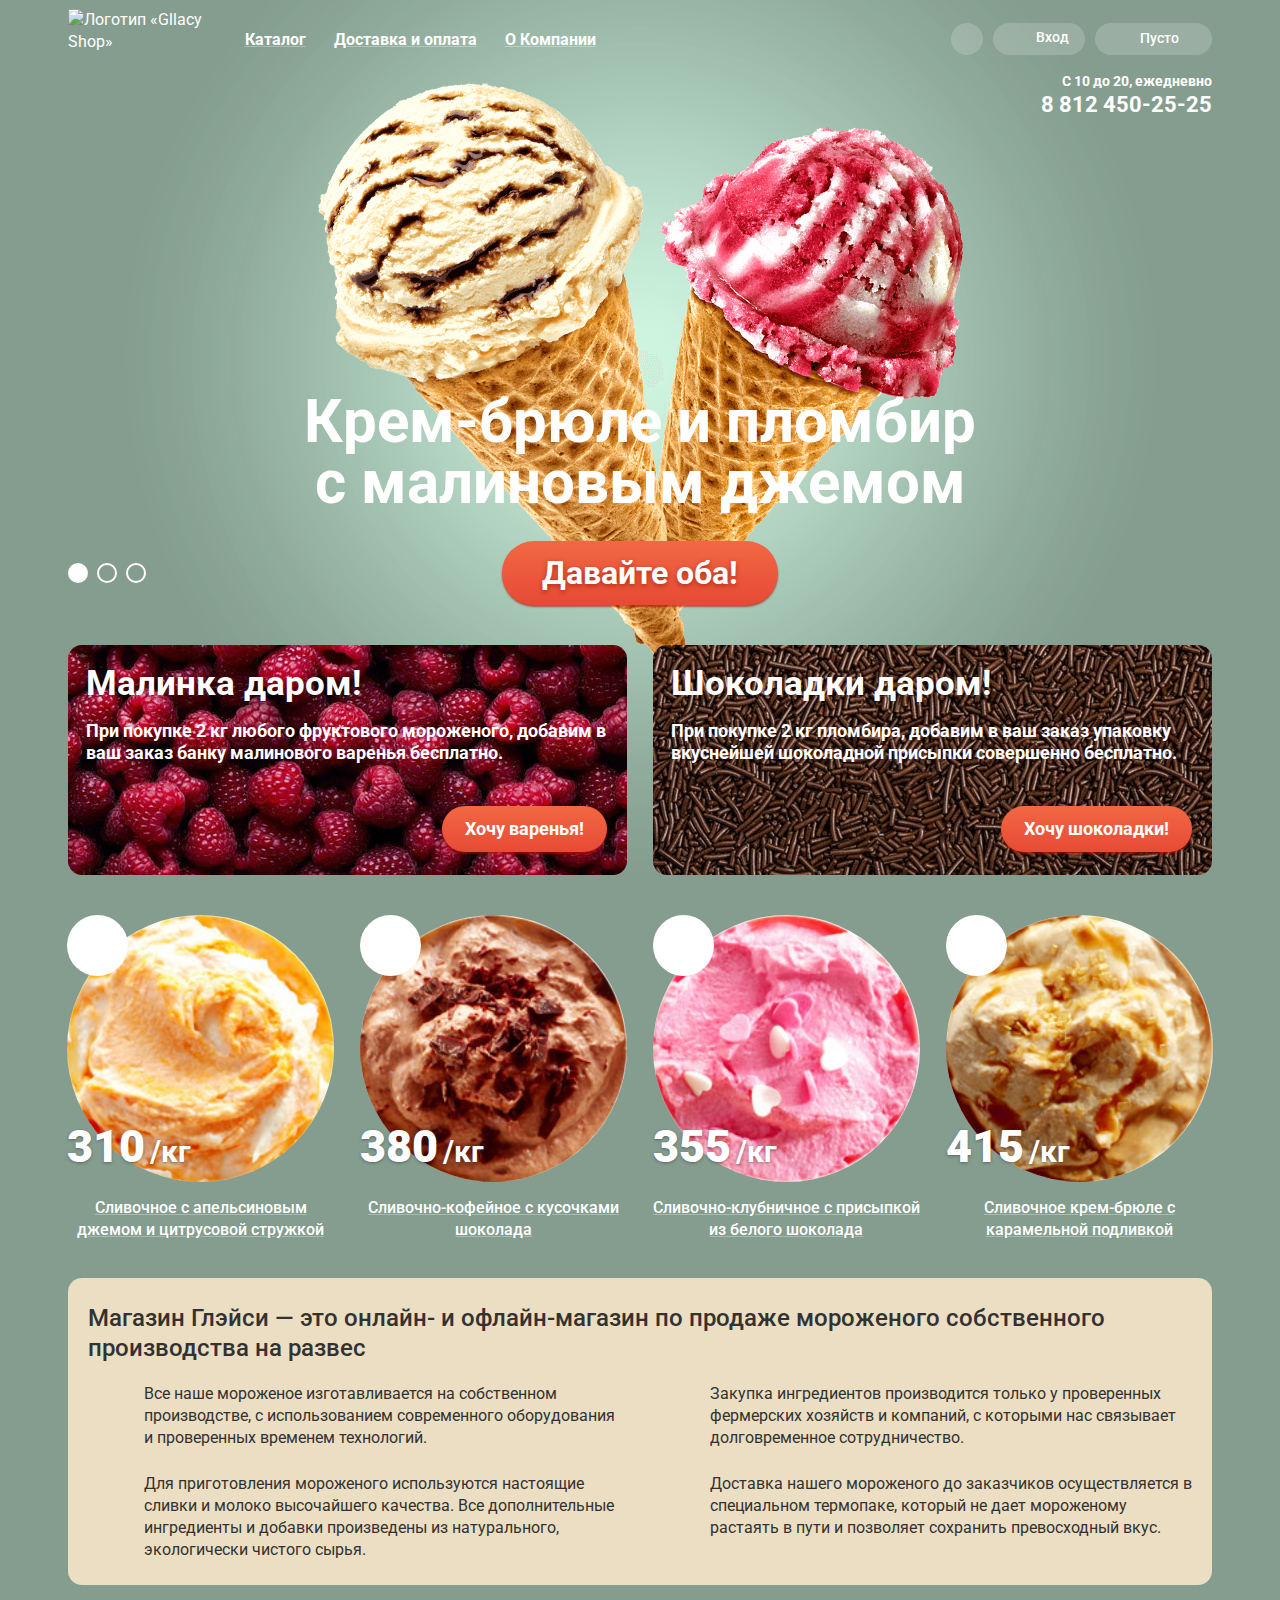
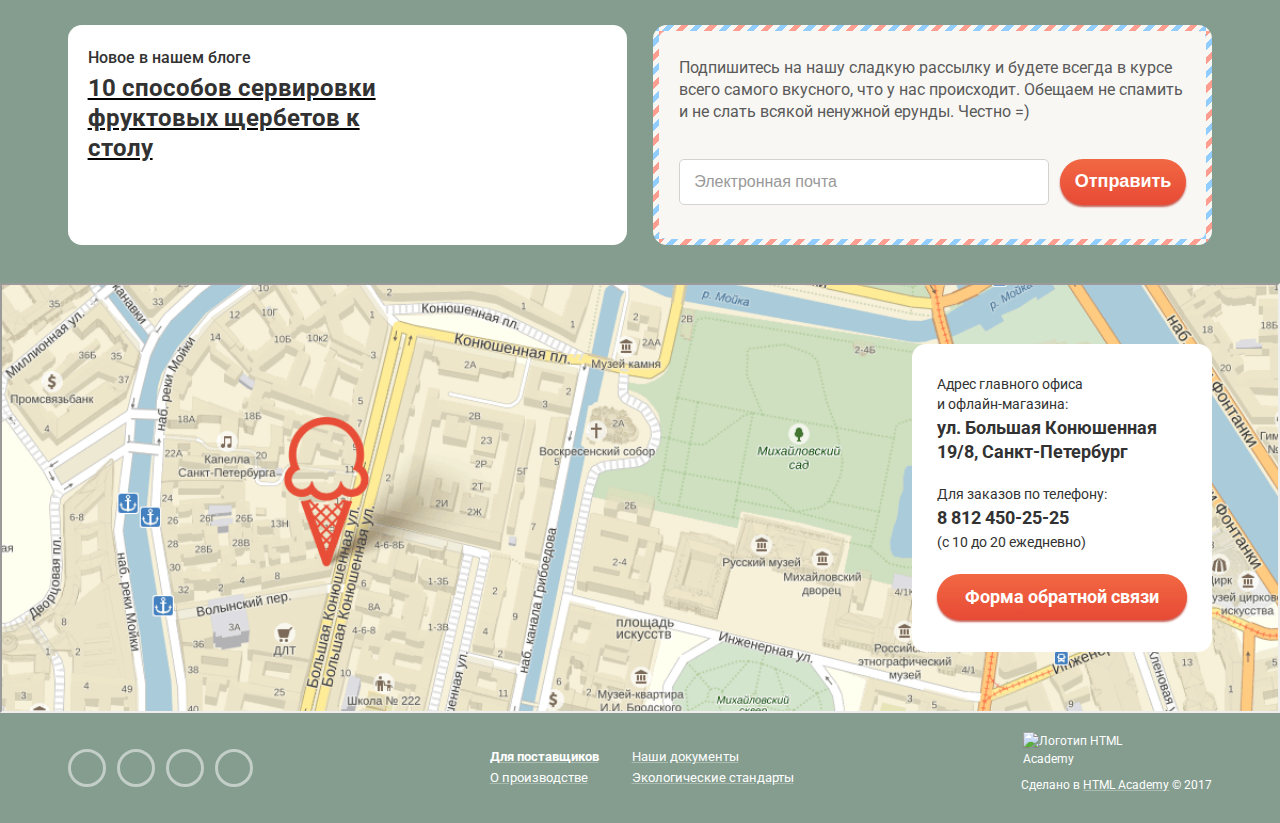
==== commit 7232e898: "Тестирование, исправление бага автопрефиксера" ====
--- a/index.html
+++ b/index.html
@@ -5,7 +5,7 @@
     <title>HTML Academy: Глейси</title>
     <link href="https://fonts.googleapis.com/css?family=Roboto:100,100i,300,300i,400,400i,500,500i,700,700i,900,900i&amp;subset=cyrillic" rel="stylesheet">
     <link href="css/normalize.css" rel="stylesheet">
-    <link href="css/style.css" rel="stylesheet">
+    <link href="css/style.min.css" rel="stylesheet">
   </head>
   <body class="index">
 
@@ -137,7 +137,7 @@
             </div>
 
             <div class="slider-item slider-item-2">
-              <h3>Шоколадный пломбир и лимонный сорбет</h3>
+              <h3>Шоколадный пломбир<br>и лимонный сорбет</h3>
               <a class="button" href="#">Давайте оба!</a>
             </div>
 
@@ -274,6 +274,7 @@
         </div>
 
         <section class="contacts">
+          <iframe class="contacts-map-interactiv" src="https://yandex.ru/map-widget/v1/-/CBa75EBeHB" width="1200" height="430"></iframe>
           <div class="container">
             <h2 class="visually-hidden">Контактная информация</h2>
             <div class="contacts-text">
@@ -282,9 +283,6 @@
               <a class="button contacts-feedback" href="#">Форма обратной связи</a>
             </div>
             <img class="contacts-map" src="img/map.png" width="1200" height="430" alt="Адрес главного офиса: ул. Большая Конюшенная 19/8, Санкт-Петербург">
-            <div class="contacts-map-interactiv">
-              <!--Интерактивная карта-->
-            </div>
           </div>
         </section>
 
@@ -368,7 +366,7 @@
 
     </div>
 
-    <script src="js/scripts.js"></script>
+    <script src="js/scripts.min.js"></script>
 
   </body>
 </html>
--- a/css/style.min.css
+++ b/css/style.min.css
@@ -0,0 +1 @@
+@-webkit-keyframes modal-back{0%{opacity:0}to{opacity:1}}@keyframes modal-back{0%{opacity:0}to{opacity:1}}@-webkit-keyframes modal{0%{-webkit-transform:scale(0);transform:scale(0)}to{-webkit-transform:scale(1);transform:scale(1)}}@keyframes modal{0%{-webkit-transform:scale(0);transform:scale(0)}to{-webkit-transform:scale(1);transform:scale(1)}}@-webkit-keyframes modal-error{0%,to{-webkit-transform:translateX(0);transform:translateX(0)}10%,30%,50%,70%,90%{-webkit-transform:translateX(-10px);transform:translateX(-10px)}20%,40%,60%,80%{-webkit-transform:translateX(10px);transform:translateX(10px)}}@keyframes modal-error{0%,to{-webkit-transform:translateX(0);transform:translateX(0)}10%,30%,50%,70%,90%{-webkit-transform:translateX(-10px);transform:translateX(-10px)}20%,40%,60%,80%{-webkit-transform:translateX(10px);transform:translateX(10px)}}body,html{min-width:900px;margin:0;padding:0;-webkit-box-sizing:border-box;box-sizing:border-box;font-weight:400;font-size:16px;line-height:22px;font-family:"Roboto","Tahoma",sans-serif;color:#fff;background-color:#849d8f;background-image:-webkit-gradient(linear,left top,left bottom,from(rgba(255,255,255,.2)),to(transparent));background-image:-webkit-linear-gradient(top,rgba(255,255,255,.2) 0%,transparent 100%);background-image:-o-linear-gradient(top,rgba(255,255,255,.2) 0%,transparent 100%);background-image:linear-gradient(to bottom,rgba(255,255,255,.2) 0%,transparent 100%);background-position:top left;background-size:100% 656px;background-repeat:no-repeat}*,::after,::before{-webkit-box-sizing:inherit;box-sizing:inherit}img{max-width:100%}a{color:inherit;-webkit-text-decoration-color:rgba(255,255,255,.3);text-decoration-color:rgba(255,255,255,.3)}a:focus,a:hover{color:#ffbc9e;-webkit-text-decoration-color:rgba(249,172,159,.3);text-decoration-color:rgba(249,172,159,.3)}.input,.modal textarea{min-height:44px;padding:10px 14px;font-weight:700;background-color:#fff;border:1px solid #d3d3d2;border-radius:5px}.input:hover,.modal textarea:hover{padding:9px 13px;background-color:#fff;border:2px solid #9a9a9a}.input:focus,.modal textarea:focus{padding:9px 13px;background-color:#fff;border:2px solid #2e88e4;border-radius:5px;outline:0}.input::-webkit-input-placeholder,.modal textarea::-webkit-input-placeholder{font-weight:400;color:#999}.input:-ms-input-placeholder,.modal textarea:-ms-input-placeholder{font-weight:400;color:#999}.input::placeholder,.modal textarea::placeholder{font-weight:400;color:#999}.container{max-width:1200px;min-width:900px;margin:0 auto}.wrapper{margin:0 2.3%}.wrapper-flex{display:-webkit-box;display:-ms-flexbox;display:flex;-ms-flex-wrap:wrap;flex-wrap:wrap;-webkit-box-pack:justify;-ms-flex-pack:justify;justify-content:space-between;-webkit-box-align:center;-ms-flex-align:center;align-items:center;-ms-flex-line-pack:center;align-content:center}.visually-hidden{position:absolute;width:1px;height:1px;margin:-1px;padding:0;border:0;clip:rect(0,0,0,0);overflow:hidden}.button{display:inline-block;padding:.61em 1.28em;font-weight:700;font-size:18px;line-height:1.33;color:#fff;text-decoration:none;vertical-align:baseline;background-color:#e74a35;background-image:-webkit-gradient(linear,left bottom,left top,from(#e74a35),to(#f26843));background-image:-webkit-linear-gradient(bottom,#e74a35 0%,#f26843 100%);background-image:-o-linear-gradient(bottom,#e74a35 0%,#f26843 100%);background-image:linear-gradient(to top,#e74a35 0%,#f26843 100%);border:0;border-radius:2.55em;-webkit-box-shadow:0 2px 2px 0 rgba(172,16,0,.64);box-shadow:0 2px 2px 0 rgba(172,16,0,.64);cursor:pointer}.button:focus,.button:hover{color:#fff;background-image:-webkit-gradient(linear,left bottom,left top,from(rgba(255,255,255,.2)),to(rgba(255,255,255,.2))),-webkit-gradient(linear,left bottom,left top,from(#e74a35),to(#f26843));background-image:-webkit-linear-gradient(bottom,rgba(255,255,255,.2) 0%,rgba(255,255,255,.2) 100%),-webkit-linear-gradient(bottom,#e74a35 0%,#f26843 100%);background-image:-o-linear-gradient(bottom,rgba(255,255,255,.2) 0%,rgba(255,255,255,.2) 100%),-o-linear-gradient(bottom,#e74a35 0%,#f26843 100%);background-image:linear-gradient(to top,rgba(255,255,255,.2) 0%,rgba(255,255,255,.2) 100%),linear-gradient(to top,#e74a35 0%,#f26843 100%)}.button:active{background-image:-webkit-gradient(linear,left bottom,left top,from(rgba(0,0,0,.07)),to(rgba(0,0,0,.07))),-webkit-gradient(linear,left bottom,left top,from(#f26843),to(#e74a35));background-image:-webkit-linear-gradient(bottom,rgba(0,0,0,.07) 0%,rgba(0,0,0,.07) 100%),-webkit-linear-gradient(bottom,#f26843 0%,#e74a35 100%);background-image:-o-linear-gradient(bottom,rgba(0,0,0,.07) 0%,rgba(0,0,0,.07) 100%),-o-linear-gradient(bottom,#f26843 0%,#e74a35 100%);background-image:linear-gradient(to top,rgba(0,0,0,.07) 0%,rgba(0,0,0,.07) 100%),linear-gradient(to top,#f26843 0%,#e74a35 100%);-webkit-box-shadow:inset 0 2px 2px 0 #942718;box-shadow:inset 0 2px 2px 0 #942718}.header{padding:9px 0 0}.navigation,.navigation-wrapper{display:-webkit-box;display:-ms-flexbox;display:flex;-webkit-box-pack:justify;-ms-flex-pack:justify;justify-content:space-between;-webkit-box-align:center;-ms-flex-align:center;align-items:center}.navigation-wrapper{margin:0 2.3%}.navigation-home{margin-right:10px}.navigation-home img{display:block;width:154px;height:64px}.navigation-home-link[href]:focus img,.navigation-home-link[href]:hover img{opacity:.8}.navigation-home-link[href]:active img{opacity:.5}.navigation-site{display:-webkit-box;display:-ms-flexbox;display:flex;-ms-flex-wrap:wrap;flex-wrap:wrap;margin:0;padding:0;list-style:none}.navigation-site>li{position:relative;padding:5px 0}.navigation-site-link{display:block;padding:6px 15px 8px 13px;font-weight:700;font-size:16px;line-height:18px;border-radius:16px}.navigation-site-link:focus,.navigation-site-link:hover{color:#333;text-decoration:none;background-color:#f7f6f3}.navigation-site-link:active{background-color:#ededed;-webkit-box-shadow:inset 0 2px 1px 0 #696969;box-shadow:inset 0 2px 1px 0 #696969}.navigation-site-current{text-decoration:none;background-color:#d07058}.navigation-submenu{position:absolute;top:100%;left:-7px;z-index:100;display:none;min-width:143px;margin:0;padding:5px 0;font-size:14px;line-height:16px;color:#323232;background-color:#f8f7f4;list-style:none;border-radius:5px;-webkit-box-shadow:0 20px 20px 0 rgba(0,0,0,.4);box-shadow:0 20px 20px 0 rgba(0,0,0,.4)}.navigation-site-item:hover .navigation-submenu,.navigation-user-item:hover .form{display:block}.navigation-submenu a{display:block;width:100%;padding:7px 20px;text-decoration:none}.navigation-submenu a[href]:focus,.navigation-submenu a[href]:hover{color:inherit;background-color:#fbded7}.navigation-submenu a[href]:active{background-color:#f6b5a5;-webkit-box-shadow:none;box-shadow:none}.navigation-submenu-current,.navigation-submenu-current:hover{color:#fff;background-color:#d07058}.navigation-important{position:relative;margin-bottom:9px;padding-top:11px;padding-bottom:11px;font-weight:700}.navigation-important::after{content:"";position:absolute;left:7px;bottom:0;right:7px;height:1px;background-color:rgba(53,53,53,.2)}.navigation-user{display:-webkit-box;display:-ms-flexbox;display:flex;-ms-flex-wrap:wrap;flex-wrap:wrap;-webkit-box-align:center;-ms-flex-align:center;align-items:center;-ms-flex-negative:0;flex-shrink:0;-webkit-box-pack:end;-ms-flex-pack:end;justify-content:flex-end;max-width:30%;margin:0 0 5px;padding:0;list-style:none}.navigation-user-item{position:relative;margin-left:10px;padding:5px 0}.navigation-user-item>a{display:inline-block;min-height:32px;padding:6px 16px;font-weight:500;font-size:14px;line-height:16px;vertical-align:middle;text-decoration:none;background-color:rgba(248,247,244,.2);border-radius:16px}.filters-form button[type=submit]:focus,.filters-form button[type=submit]:hover,.navigation-user-item>a:focus,.navigation-user-item>a:hover,.navigation-user-item>a[data-amount]{color:#323232;background-color:#fff}.navigation-user-item>a:active{background-color:#ededed;-webkit-box-shadow:inset 0 2px 1px 0 #696969;box-shadow:inset 0 2px 1px 0 #696969}.navigation-user-item a::before{display:inline-block;vertical-align:middle}.navigation-user-item .navigation-user-search{padding:6px 7.5px}.navigation-user-search::before{content:"";display:block;width:17px;height:17px;background-image:url(../img/search.svg),url(../img/search-hover.svg);background-position:center center;background-size:17px 17px,0 0;background-repeat:no-repeat}.navigation-user-search:focus::before,.navigation-user-search:hover::before{background-image:url(../img/search-hover.svg);background-size:17px 17px}.navigation-user-login::before{content:"";display:block;width:21px;height:19px;margin-right:6px;background-image:url(../img/login.svg),url(../img/login-hover.svg);background-position:center center;background-size:21px 19px,0 0;background-repeat:no-repeat}.navigation-user-login:focus::before,.navigation-user-login:hover::before{background-image:url(../img/login-hover.svg);background-size:21px 19px}.navigation-user-cart{min-width:117px}.navigation-user-cart::before{content:"";display:block;width:21px;height:20px;margin-right:5px;background-image:url(../img/cart.svg),url(../img/cart-hover.svg);background-position:center center;background-size:21px 20px,0 0;background-repeat:no-repeat}.navigation-user-cart[data-amount]::before{content:"";width:21px;height:20px;margin-right:5px;background-image:url(../img/cart-active.svg);background-size:21px 20px}.navigation-user-cart:not([data-amount]):focus::before,.navigation-user-cart:not([data-amount]):hover::before{background-image:url(../img/cart-hover.svg);background-size:21px 20px}.navigation-user .form{position:absolute;right:0;top:100%;z-index:100;display:none;padding:20px 15px;color:#323232;font-size:13px;line-height:16px;background-color:#f8f7f4;border-radius:5px;-webkit-box-shadow:0 20px 20px 0 rgba(0,0,0,.4);box-shadow:0 20px 20px 0 rgba(0,0,0,.4)}.navigation-user input{width:100%;font-size:14px;line-height:1.2}.form-search{width:340px}.form-login{right:-3px;width:277px}.navigation-user .form-login{padding-right:17px;padding-left:19px}.form-login input{margin-bottom:20px}.form-login .wrapper-flex{margin:0}.form-login .button{border-radius:16px/22px}.form-login p{margin:0 2px;font-size:13px;line-height:20px}.form-login a{-webkit-text-decoration-color:rgba(0,0,0,.3);text-decoration-color:rgba(0,0,0,.3)}.form-login a:active,.form-login a:focus,.form-login a:hover{color:#e84d37;-webkit-text-decoration-color:rgba(232,77,55,.3);text-decoration-color:rgba(232,77,55,.3)}.form-cart{width:540px}.form-cart table{width:100%;border-collapse:collapse}.form-cart-count,.form-cart-image,.form-cart-link,.form-cart-price,.form-cart-remove,.form-cart-sum{vertical-align:top;padding-bottom:15px}.form-cart-remove{padding-right:10px}.form-cart-remove button{position:relative;width:15px;height:15px;background:0 0;border:0;cursor:pointer}.form-cart-remove button::after,.form-cart-remove button::before{content:"";position:absolute;background-color:#000;-webkit-transform:rotate(45deg);-ms-transform:rotate(45deg);transform:rotate(45deg)}.form-cart-remove button::before{top:7px;left:0;width:15px;height:1px}.form-cart-remove button::after{top:0;left:7px;width:1px;height:15px}.form-cart-count,.form-cart-link,.form-cart-price,.form-cart-remove,.form-cart-sum{padding-top:9px}.form-cart-link{padding-left:7px}.form-cart-count{text-align:right}.form-cart-price{min-width:57px;color:#999;padding-right:5px}.form-cart-sum{padding-right:13px;padding-left:13px;text-align:center}.form-cart img{width:33px;height:33px;border-radius:50%}.form-cart-link a{display:inline-block;width:220px;text-decoration:none;vertical-align:baseline}.form-cart-link a:active,.form-cart-link a:focus,.form-cart-link a:hover{color:#e84d37}.form-cart-final-sum{padding:14px 0;font-weight:700;font-size:15px;line-height:18px;text-align:right;border-top:1px solid #cacac7}.form-cart .button{padding-right:14px;padding-left:14px;float:right;letter-spacing:-.3px;border-radius:16px/22px}.breadcrumbs-wrapper{-webkit-box-orient:horizontal;-webkit-box-direction:reverse;-ms-flex-direction:row-reverse;flex-direction:row-reverse}.breadcrumbs{display:-webkit-box;display:-ms-flexbox;display:flex;margin:auto 0 3px;padding:0;font-size:14px;line-height:16px;list-style:none}.breadcrumbs li:not(:last-child)::after{content:"»";display:inline-block;margin:0 7px 0 4px;vertical-align:baseline}.operating-mode{margin-left:auto;font-weight:700;font-size:14px;line-height:16px;text-align:right}.operating-mode a{display:block;margin-top:4px;font-size:22px;line-height:24px;text-decoration:none}.slider{position:relative;margin-bottom:40px;padding-top:274px;text-align:center}.slider-controls{display:-webkit-box;display:-ms-flexbox;display:flex;position:absolute;bottom:22px;left:0}.slider-controls label{margin-right:9px;width:20px;height:20px;border:2px solid #fff;border-radius:50%;cursor:pointer}.slider-controls label:hover{background-color:rgba(255,255,255,.4)}.filters input[type=radio]:checked+label::before,.slide-1:checked~.slider-wrapper label[for=slide-1],.slide-2:checked~.slider-wrapper label[for=slide-2],.slide-3:checked~.slider-wrapper label[for=slide-3]{background-color:#fff}.slider-item{display:none}.slide-1:checked~.slider-wrapper .slider-item-1,.slide-2:checked~.slider-wrapper .slider-item-2,.slide-3:checked~.slider-wrapper .slider-item-3{display:block}.slider-item h3{margin:0 auto 28px;max-width:700px;font-weight:700;font-size:60px;line-height:61px}.slider-item .button{padding:10px 40px;font-size:32px;line-height:44px;text-shadow:0 2px 5px rgba(160,32,11,.76)}.slider-wrapper{background-position:center top;background-repeat:no-repeat}.slide-1:checked~.slider-wrapper{background-color:#849d8f;background-image:url(../img/slide-1.png)}.slide-2:checked~.slider-wrapper{background-color:#8996a6;background-image:url(../img/slide-2.png)}.slide-3:checked~.slider-wrapper{background-color:#9d8b84;background-image:url(../img/slide-3.png)}.actions{-webkit-box-pack:start;-ms-flex-pack:start;justify-content:flex-start;margin-bottom:32px;font-weight:700;font-size:18px;line-height:22px}.actions-item{display:-webkit-box;display:-ms-flexbox;display:flex;-webkit-box-orient:vertical;-webkit-box-direction:normal;-ms-flex-direction:column;flex-direction:column;width:48.85%;min-height:229px;padding:18px 0 23px;border-radius:14px}.actions-item:first-of-type{margin-right:auto}.actions-item h3{width:100%;margin:0 0 16px;padding:0 18px;font-size:35px;line-height:41px}.actions-item p{width:100%;min-height:86px;margin:0;padding:0 18px}.actions-item .button{margin-right:20px;-ms-flex-item-align:end;align-self:flex-end}.actions .berry{background-color:#7a0c1d;background-image:url(../img/background-berry.jpg)}.actions .chocolate{background-color:#362016;background-image:url(../img/background-chocolate.jpg)}.products{display:-webkit-box;display:-ms-flexbox;display:flex;-ms-flex-wrap:wrap;flex-wrap:wrap;-webkit-box-align:stretch;-ms-flex-align:stretch;align-items:stretch;-ms-flex-line-pack:stretch;align-content:stretch;margin-bottom:5px;padding:0 1.2%}.products-item{position:relative;width:25%;margin-bottom:23px;padding:8px 1.1% 0;text-decoration:none;text-align:center;border-top-left-radius:5px;border-top-right-radius:5px;overflow:hidden;cursor:default}.products-item:focus,.products-item:hover{z-index:100;color:inherit;background-color:rgba(248,247,244,.2);overflow:visible}.products-item img{width:100%;height:auto;border-radius:50%}.products-item-price{position:relative}.products-item-price p{position:absolute;bottom:14px;left:0;margin:0;font-weight:700;font-size:30px;line-height:45px;text-shadow:0 1px 3px rgba(49,50,53,.5)}.products-item-value{font-size:45px}.products-item-value::after{content:url(../img/ruble.svg);display:inline-block;margin-right:2px;margin-left:3px;vertical-align:bottom;-webkit-filter:drop-shadow(0 1px 3px rgba(49,50,53,.5));filter:drop-shadow(0 1px 3px rgba(49,50,53,.5))}.products-item-best .products-item-price::before{content:"Хит!";position:absolute;top:0;left:0;width:61px;height:61px;color:transparent;background-color:#fff;background-image:url(../img/best.svg);background-position:center center;background-size:61px 61px;background-repeat:no-repeat;border-radius:50%}.products-item h3{margin:9px 0;font-weight:500;font-size:16px;line-height:22px;text-decoration:underline;-webkit-text-decoration-color:rgba(255,255,255,.3);text-decoration-color:rgba(255,255,255,.3)}.products-item-hover{position:absolute;right:0;bottom:-65px;left:0;padding-bottom:20px;background-color:rgba(248,247,244,.2);border-bottom-left-radius:5px;border-bottom-right-radius:5px;opacity:0}.filters input:focus+label::before,.filters label:hover::before,.products-item:focus .products-item-hover,.products-item:hover .products-item-hover{opacity:1}.products-item:focus::after,.products-item:hover::after{content:"";position:absolute;top:0;right:0;bottom:-65px;left:0;border-radius:5px;-webkit-box-shadow:0 20px 20px 0 rgba(0,0,0,.4);box-shadow:0 20px 20px 0 rgba(0,0,0,.4)}.products-item .button{padding-right:15px;padding-left:15px}.about-us{margin-bottom:40px;padding:25px 20px 12px;color:#323232;background-color:#ebdec2;background-image:url(../img/background-about-us.jpg);border-radius:14px}.about-us-list{margin:0;padding:0;list-style:none}.about-us-list.wrapper-flex{-webkit-box-align:start;-ms-flex-align:start;align-items:flex-start}.about-us-list li{position:relative;width:48.7%;margin-bottom:12px;padding-top:12px;padding-left:56px}.about-us-list li::before{position:absolute;top:0;left:0;width:49px;height:49px}.about-us-icecream::before{content:url(../img/icecream.svg)}.about-us-farm::before{content:url(../img/farm.svg)}.about-us-ecology::before{content:url(../img/ecology.svg)}.about-us-thermopack::before{content:url(../img/thermopack.svg)}.about-us h1,.blog,.blog h2{font-size:24px;line-height:30px}.about-us h1,.blog h2{margin:0 0 8px;font-weight:500}.blog{-ms-flex-item-align:stretch;align-self:stretch;width:48.85%;min-height:220px;margin-bottom:38px;padding:22px 20px;font-weight:700;color:#323232;background-color:#fff;background-image:url(../img/background-blog.jpg);background-position:right -30px top -38px;background-repeat:no-repeat;border-radius:14px}.blog h2{margin:0 0 4px;font-size:16px;line-height:22px}.blog p{max-width:300px;margin:0}.blog a{background-color:rgba(255,255,255,.8);-webkit-text-decoration-color:#000;text-decoration-color:#000}.blog a:active,.blog a:focus,.blog a:hover{color:#e84d37;-webkit-text-decoration-color:rgba(232,77,55,.3);text-decoration-color:rgba(232,77,55,.3)}.subscribe,.subscribe-form{display:-webkit-box;display:-ms-flexbox;display:flex}.subscribe{-webkit-box-orient:vertical;-webkit-box-direction:normal;-ms-flex-direction:column;flex-direction:column;width:48.85%;min-height:220px;margin-bottom:38px;padding:26px 20px;color:#5a5a5a;background-color:#f8f7f4;background-image:-webkit-gradient(linear,left top,left bottom,from(#f8f7f4),to(#f8f7f4)),-webkit-repeating-linear-gradient(135deg,#92cdff 0,#92cdff 5px,#f8f7f4 5px,#f8f7f4 10px,#fe9e90 10px,#fe9e90 15px,#f8f7f4 15px,#f8f7f4 20px);background-image:-webkit-gradient(linear,left top,left bottom,from(#f8f7f4),to(#f8f7f4)),-o-repeating-linear-gradient(135deg,#92cdff 0,#92cdff 5px,#f8f7f4 5px,#f8f7f4 10px,#fe9e90 10px,#fe9e90 15px,#f8f7f4 15px,#f8f7f4 20px);background-image:-webkit-gradient(linear,left top,left bottom,from(#f8f7f4),to(#f8f7f4)),repeating-linear-gradient(-45deg,#92cdff 0,#92cdff 5px,#f8f7f4 5px,#f8f7f4 10px,#fe9e90 10px,#fe9e90 15px,#f8f7f4 15px,#f8f7f4 20px);background-image:-webkit-linear-gradient(#f8f7f4 0%,#f8f7f4 100%),-webkit-repeating-linear-gradient(135deg,#92cdff 0,#92cdff 5px,#f8f7f4 5px,#f8f7f4 10px,#fe9e90 10px,#fe9e90 15px,#f8f7f4 15px,#f8f7f4 20px);background-image:-o-linear-gradient(#f8f7f4 0%,#f8f7f4 100%),-o-repeating-linear-gradient(135deg,#92cdff 0,#92cdff 5px,#f8f7f4 5px,#f8f7f4 10px,#fe9e90 10px,#fe9e90 15px,#f8f7f4 15px,#f8f7f4 20px);background-image:linear-gradient(#f8f7f4 0%,#f8f7f4 100%),repeating-linear-gradient(-45deg,#92cdff 0,#92cdff 5px,#f8f7f4 5px,#f8f7f4 10px,#fe9e90 10px,#fe9e90 15px,#f8f7f4 15px,#f8f7f4 20px);background-clip:padding-box,border-box;border:6px solid transparent;border-radius:14px}.subscribe p{min-height:102px;margin:0}.subscribe-form{-webkit-box-pack:justify;-ms-flex-pack:justify;justify-content:space-between;margin:auto 0 8px}.subscribe-form input{-webkit-box-flex:1;-ms-flex-positive:1;flex-grow:1;width:60%;margin-right:11px}.subscribe-form .button{-ms-flex-negative:0;flex-shrink:0;padding-right:15px;padding-left:15px}.contacts{position:relative;min-height:430px;font-size:14px;line-height:20px;color:#323232;background-color:#fff;background-image:url(../img/map.png);background-position:center center;background-size:cover}.contacts .container{position:relative;z-index:10;padding-top:61px;padding-bottom:61px}.contacts-map{display:none}.contacts-map-interactiv{position:absolute;top:0;left:0;width:100%;height:100%}.contacts-text{margin-right:2.3%;margin-left:auto;width:300px;padding:30px 25px;background-color:#fff;border-radius:14px}.contacts-text p{margin:0 0 20px}.contacts-text b{display:block;margin:2px 0;font-weight:700;font-size:18px;line-height:24px}.contacts-text .button{width:100%;margin:2px 0;text-align:center}.modal-message-back{position:fixed;top:0;left:0;z-index:100;display:-webkit-box;display:-ms-flexbox;display:flex;-webkit-box-pack:center;-ms-flex-pack:center;justify-content:center;-webkit-box-align:center;-ms-flex-align:center;align-items:center;width:100vw;height:100vh;background-color:rgba(0,0,0,.3);-webkit-animation-name:modal-back;animation-name:modal-back;-webkit-animation-duration:.4s;animation-duration:.4s}.modal{display:none}.modal-message form,.modal-show{display:-webkit-box;display:-ms-flexbox;display:flex}.modal-error,.modal-message{-webkit-animation-duration:.4s;animation-duration:.4s}.modal-message{position:relative;width:477px;padding:16px 24px 24px;color:#323232;background-color:#f8f7f4;border-radius:10px;-webkit-animation-name:modal;animation-name:modal}.modal-error{-webkit-animation-name:modal-error;animation-name:modal-error}.modal-message b{display:block;margin-bottom:20px;font-weight:500;font-size:24px;line-height:28px}.modal-message form{-webkit-box-orient:vertical;-webkit-box-direction:normal;-ms-flex-flow:column nowrap;flex-flow:column nowrap;-webkit-box-align:start;-ms-flex-align:start;align-items:flex-start;width:100%}.modal-message input{width:267px;margin-bottom:20px}.modal-message textarea{width:100%;min-height:155px;margin-bottom:25px}.modal-message .button{-ms-flex-item-align:end;align-self:flex-end;letter-spacing:-.3px}.modal-close{position:absolute;top:13px;right:14px;width:22px;height:22px;background:0 0;border:0;cursor:pointer}.modal-close::after,.modal-close::before{content:"";position:absolute;background-color:#000;-webkit-transform:rotate(45deg);-ms-transform:rotate(45deg);transform:rotate(45deg)}.modal-close::before{top:10px;left:0;width:22px;height:2px}.modal-close::after{top:0;left:10px;width:2px;height:22px}.inner-content h1{margin:3px 2.3% 25px;font-weight:700;font-size:35px;line-height:41px}.filters{margin-bottom:15px;font-weight:500;font-size:16px;line-height:18px}.filters-form{display:-webkit-box;display:-ms-flexbox;display:flex;-ms-flex-wrap:wrap;flex-wrap:wrap;-webkit-box-pack:justify;-ms-flex-pack:justify;justify-content:space-between;width:860px}.filters-form fieldset{position:relative;min-height:36px;margin:22px 0 16px;padding:0 12px;background-color:rgba(248,247,244,.2);border:0;border-radius:18px}.filters-form legend{position:absolute;top:-22px;left:16px;font-weight:500;font-size:14px;line-height:16px}.filters-form input{position:absolute;width:1px;height:1px;margin:-1px;padding:0;border:0;clip:rect(0,0,0,0);overflow:hidden}.filters label{position:relative;display:inline-block;padding:7px 0;vertical-align:baseline;cursor:pointer}.filters label::before{opacity:.8}.filters input:disabled+label::before{opacity:.4}.filters label:focus,.filters label:hover,.filters-sorting select:focus,.filters-sorting select:hover{color:#323232}.filters-form .filters-sorting{padding:9px 14px 0 15px}.filters-sorting select{min-width:164px;font:inherit;color:inherit;background-color:transparent;background-image:-webkit-linear-gradient(30deg,transparent 0%,transparent 50%,#fff 50%,#fff 100%),-webkit-linear-gradient(150deg,transparent 0%,transparent 50%,#fff 50%,#fff 100%);background-image:-o-linear-gradient(30deg,transparent 0%,transparent 50%,#fff 50%,#fff 100%),-o-linear-gradient(150deg,transparent 0%,transparent 50%,#fff 50%,#fff 100%);background-image:linear-gradient(60deg,transparent 0%,transparent 50%,#fff 50%,#fff 100%),linear-gradient(-60deg,transparent 0%,transparent 50%,#fff 50%,#fff 100%);background-position:right 5px top 4px,right 0 top 4px;background-size:5px 10px;background-repeat:no-repeat;-webkit-appearance:none;-moz-appearance:none;appearance:none;cursor:pointer;border:0}.filters-sorting select:focus,.filters-sorting select:hover{background-image:-webkit-linear-gradient(30deg,transparent 0%,transparent 50%,#323232 50%,#323232 100%),-webkit-linear-gradient(150deg,transparent 0%,transparent 50%,#323232 50%,#323232 100%);background-image:-o-linear-gradient(30deg,transparent 0%,transparent 50%,#323232 50%,#323232 100%),-o-linear-gradient(150deg,transparent 0%,transparent 50%,#323232 50%,#323232 100%);background-image:linear-gradient(60deg,transparent 0%,transparent 50%,#323232 50%,#323232 100%),linear-gradient(-60deg,transparent 0%,transparent 50%,#323232 50%,#323232 100%)}.filters-form .filters-price{position:relative;width:218px}.filters-fat-content legend,.filters-price legend{left:14px}.filters-price-scale,.filters-price-scale-fill{position:absolute;top:16px;height:4px}.filters-price-scale{left:21px;width:176px;background-color:rgba(248,247,244,.5)}.filters-price-scale-fill{left:44px;width:98px;background-color:#f8f7f4}.filters-price-max,.filters-price-min{position:absolute;top:8px;width:20px;height:20px;margin:0;padding:0;background-color:#ababab;border:8px solid #fff;border-radius:50%;-webkit-box-shadow:0 3px 0 0 rgba(171,171,171,.3);box-shadow:0 3px 0 0 rgba(171,171,171,.3);cursor:pointer}.filters-price-min{left:34px}.filters-price-max{left:132px}.filters-price-max:focus,.filters-price-max:hover,.filters-price-min:focus,.filters-price-min:hover{width:22px;height:22px;margin-top:-1px;margin-left:-1px;border:9px solid #fff}.filters .filters-fat-content{margin-right:2px}.filters-fat-content label{margin-top:2px}.filters-fat-content label:last-child{margin-right:5px}.filters input[type=radio]+label:not(:last-child){margin-right:15px}.filters input[type=radio]+label::before{content:"";display:inline-block;width:22px;height:22px;margin-top:-2px;margin-right:9px;padding:4px;vertical-align:middle;background-clip:content-box;border:3px solid #fff;border-radius:50%}.filters-form .filters-fillers{padding-left:16px}.filters-fillers label{padding-top:9px}.filters-fillers label:last-child{margin-right:7px}.filters input[type=checkbox]+label:not(:last-child){margin-right:17px}.filters input[type=checkbox]+label::before{content:url(../img/checkbox.svg);display:inline-block;width:24px;height:20px;margin:-2px 8px 0 0;vertical-align:middle}.filters input[type=checkbox]:checked+label::before{content:url(../img/checkbox-on.svg)}.filters-form button[type=submit]{display:inline-block;-ms-flex-item-align:end;align-self:flex-end;margin-bottom:15px;padding:9px 30px;font:inherit;color:inherit;vertical-align:baseline;background-color:rgba(248,247,244,.2);border:0;border-radius:18px;-webkit-box-shadow:inset 0 0 0 2px #fff;box-shadow:inset 0 0 0 2px #fff}.filters-form button[type=submit]:active{background-color:#eaeaea;-webkit-box-shadow:inset 0 2px 1px 0 #696969;box-shadow:inset 0 2px 1px 0 #696969}.inner .products{margin-bottom:52px}.inner .products-item{margin-bottom:19px}.pagination{display:-webkit-box;display:-ms-flexbox;display:flex;-webkit-box-pack:end;-ms-flex-pack:end;justify-content:flex-end;-webkit-box-align:center;-ms-flex-align:center;align-items:center;padding:0 0 30px;font-weight:500;font-size:16px;line-height:18px;list-style:none;border-bottom:1px solid rgba(255,255,255,.3)}.pagination a{display:block;min-width:25px;min-height:25px;margin:auto 1.6px;line-height:25px;text-align:center;text-decoration:none;border-radius:50%}.pagination a:focus[href],.pagination a:hover[href]{color:#fff;background-color:rgba(248,247,244,.2)}.pagination a:active[href],.pagination-current{color:#323232;background-color:#fff}.pagination-current:hover{color:#323232}.pagination .pagination-next,.pagination .pagination-prev{display:block;min-width:10px;min-height:10px;border-top:2px solid #fff;border-left:2px solid #fff;border-radius:0}.pagination .pagination-prev{margin-right:12px;-webkit-transform:rotate(-45deg);-ms-transform:rotate(-45deg);transform:rotate(-45deg)}.pagination .pagination-next{margin-left:12px;-webkit-transform:rotate(135deg);-ms-transform:rotate(135deg);transform:rotate(135deg)}.pagination-next:not([href]),.pagination-prev:not([href]){opacity:.2}.footer .wrapper{padding-top:15px;padding-bottom:15px}.footer ul{font-size:13px;line-height:19px;list-style:none}.social{display:-webkit-box;display:-ms-flexbox;display:flex;margin:0;padding:0}.social-link{display:block;width:38px;height:38px;margin-right:11px;border:3px solid rgba(255,255,255,.5);border-radius:50%}.social-link:active,.social-link:focus,.social-link:hover{border-color:rgba(255,255,255,.7)}.social-link::before{display:block;width:32px;height:32px;opacity:.8}.social-link:focus::before,.social-link:hover::before{opacity:1}.social-link:active::before{opacity:.7}.social-link-tw::before{content:url(../img/tw.svg)}.social-link-ins::before{content:url(../img/ins.svg)}.social-link-fb::before{content:url(../img/fb.svg)}.social-link-vk::before{content:url(../img/vk.svg)}.info{display:-webkit-box;display:-ms-flexbox;display:flex;-ms-flex-wrap:wrap;flex-wrap:wrap;max-width:340px;margin:0;padding:0 0 0 5px}.info a{display:block;min-width:142px;padding:0 0 2px 12px}.info-link-partners{position:relative;font-weight:700}.info-link-partners::before{content:url(../img/heart.svg);position:absolute;top:3px;left:-10px;width:15px;height:13px}.copyright{font-size:12px;line-height:18px}.copyright img{display:block;margin:4px 0 5px 2px;width:108px;height:39px}.copyright p{margin:0 0 14px}
